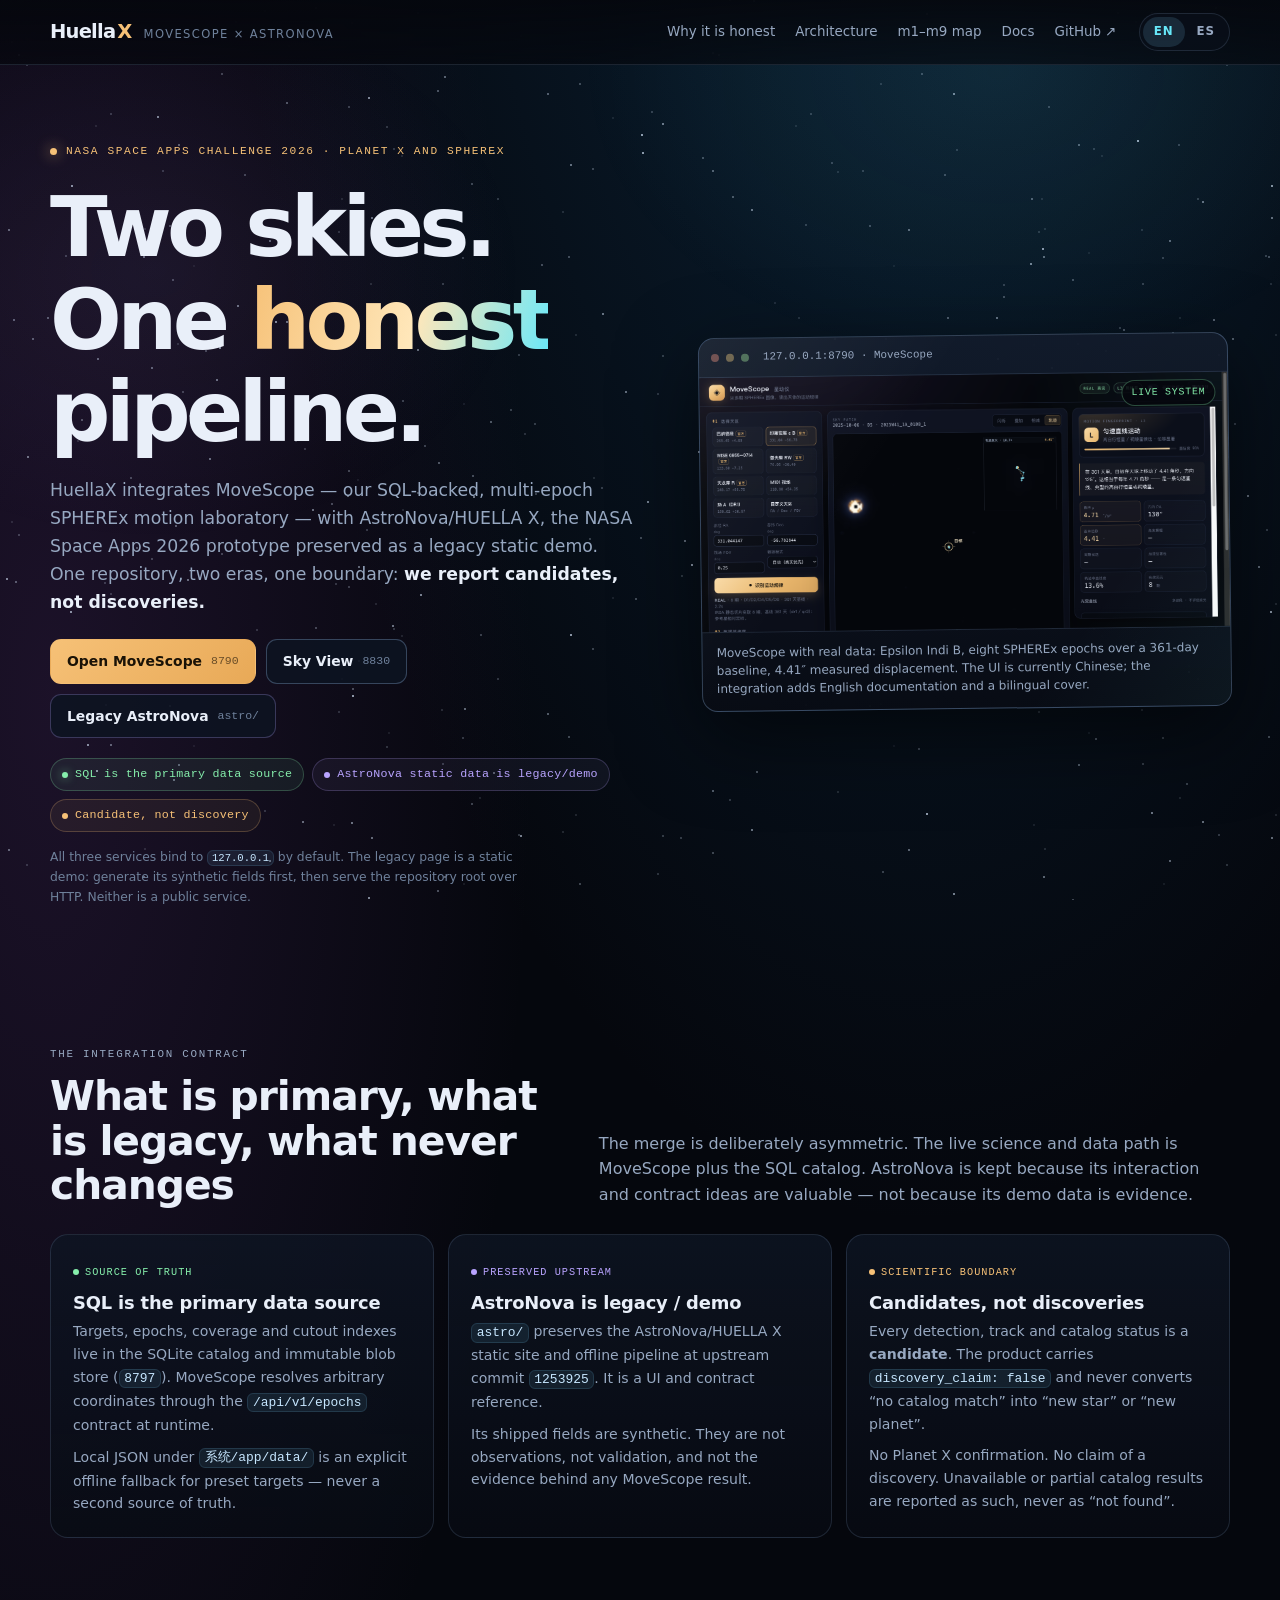
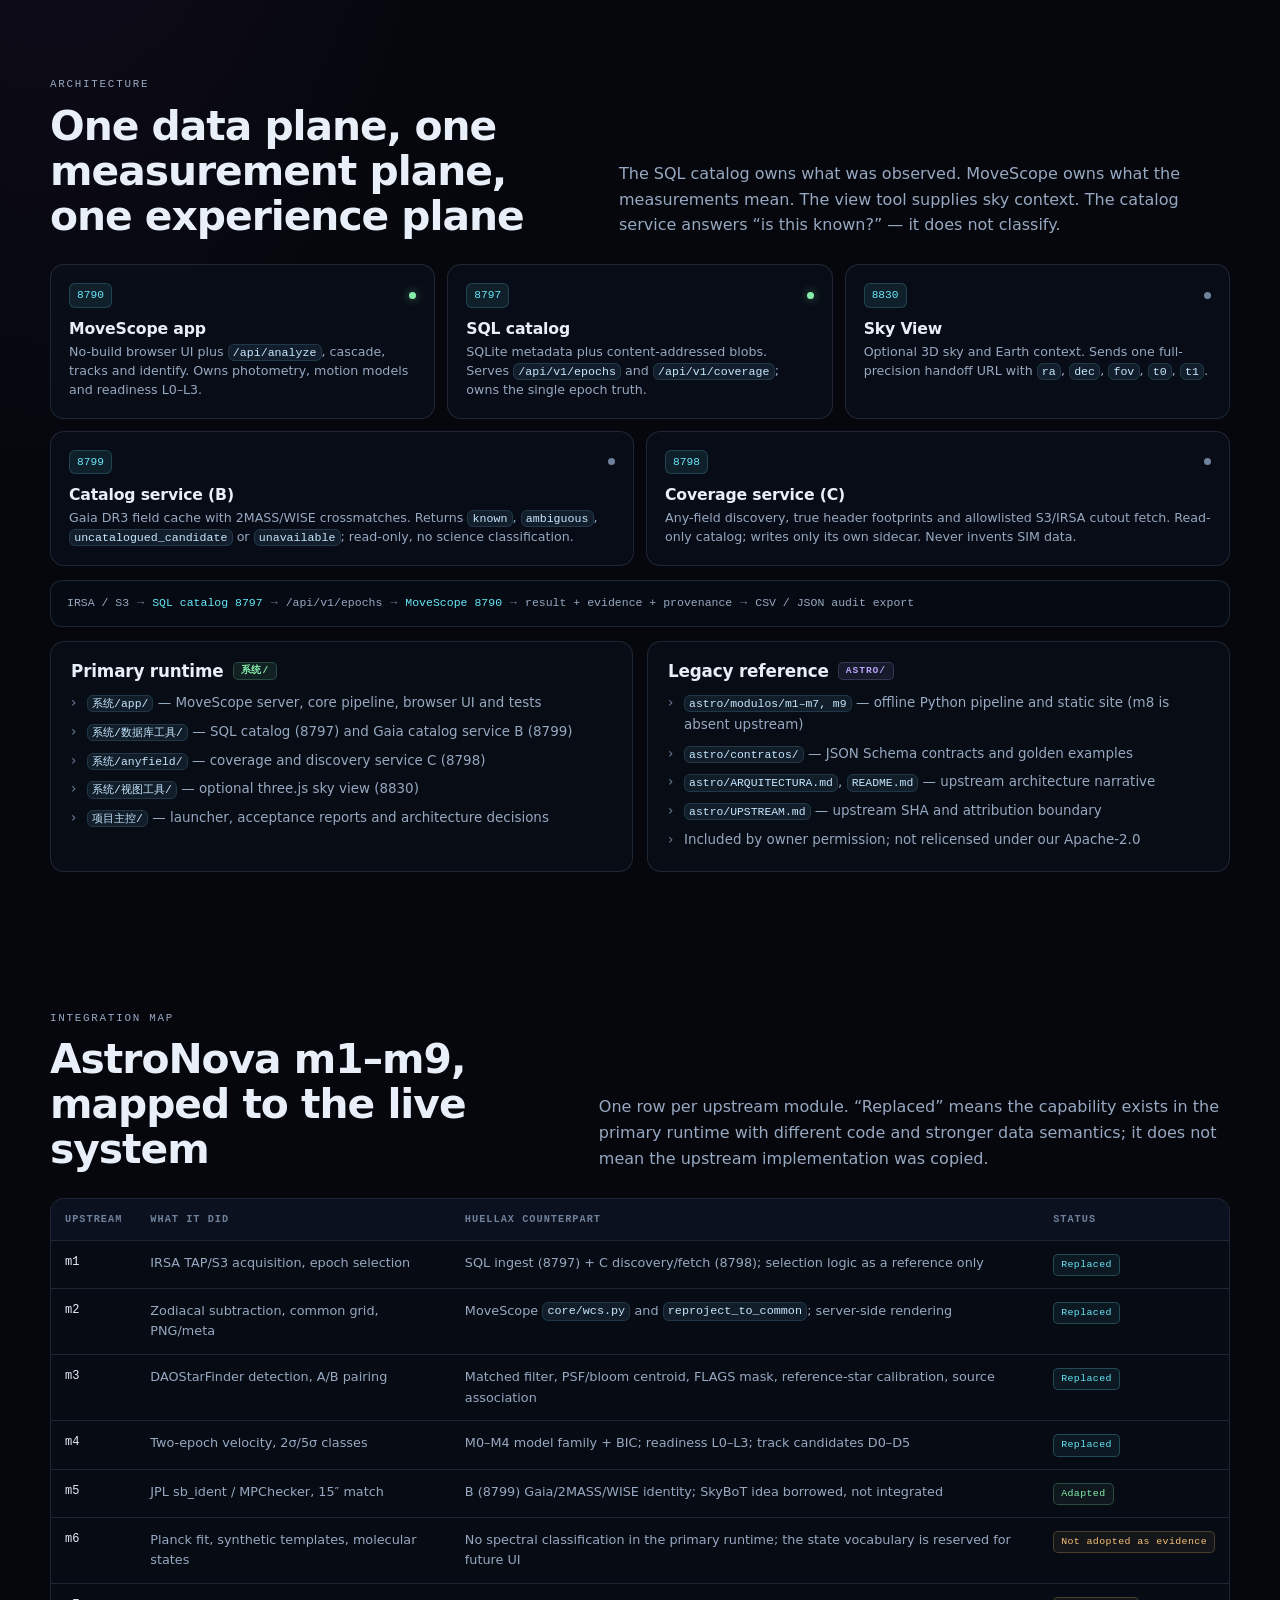
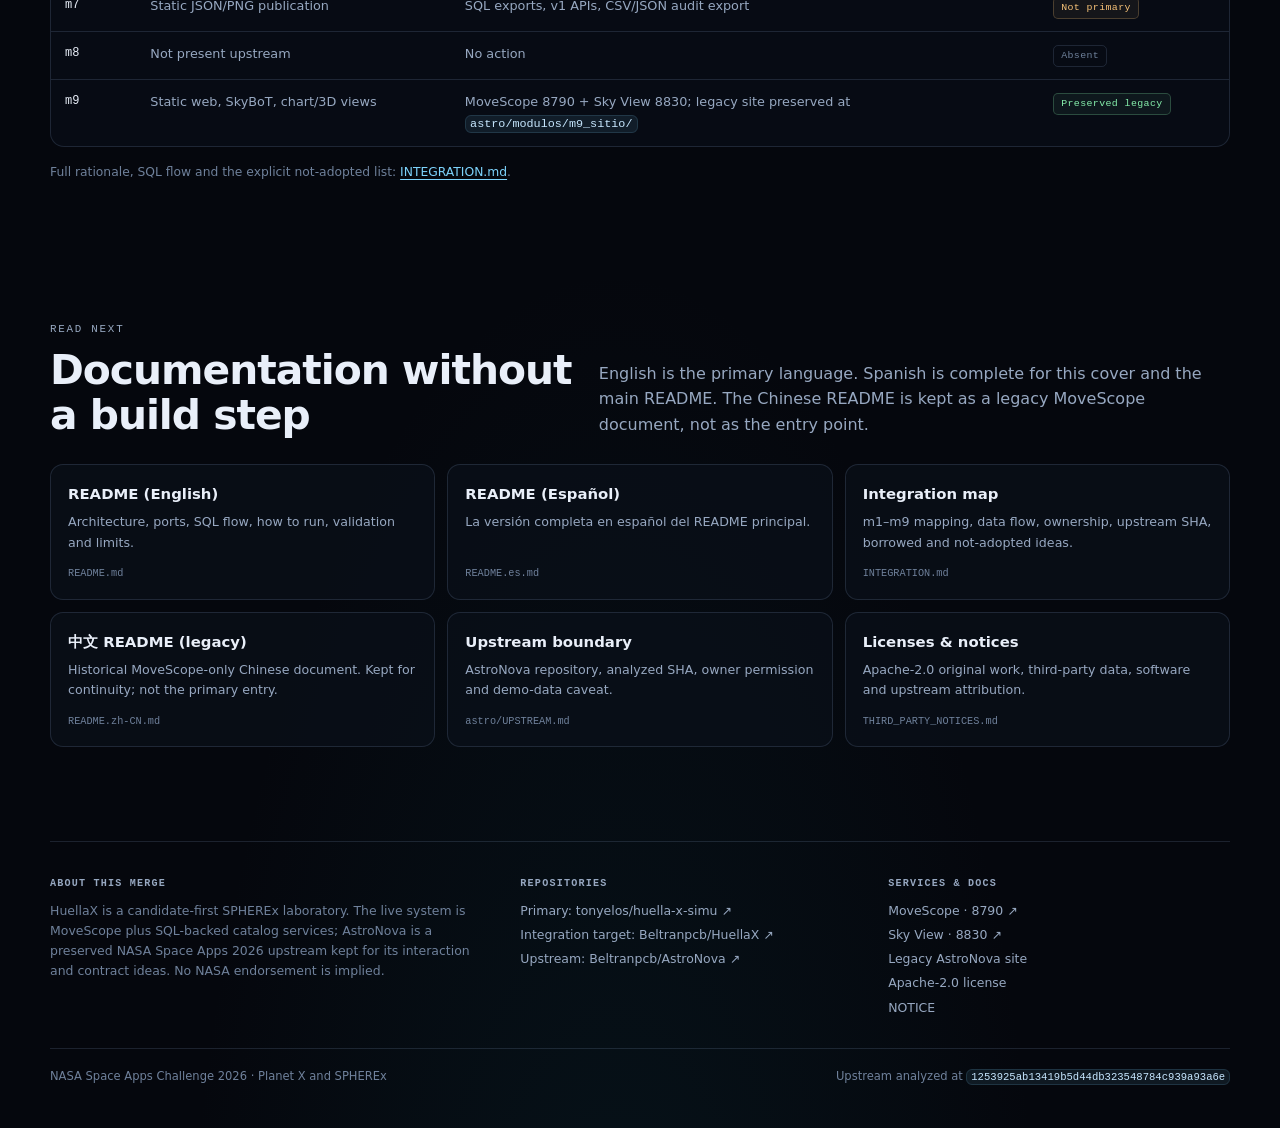
==== index.html @ 3520ae45 "docs: add bilingual HuellaX cover and AstroNova integration docs - add root index.html (EN default, " ====
<!DOCTYPE html>
<html lang="en">
<head>
<meta charset="utf-8">
<meta name="viewport" content="width=device-width, initial-scale=1">
<title>HuellaX — MoveScope × AstroNova | SPHEREx candidate lab</title>
<meta name="description" content="HuellaX merges MoveScope, a SQL-backed multi-epoch SPHEREx motion laboratory, with AstroNova/HUELLA X as a preserved legacy static demo. Candidates, not discoveries.">
<meta name="theme-color" content="#05070d">
<link rel="alternate" hreflang="en" href="?lang=en">
<link rel="alternate" hreflang="es" href="?lang=es">
<link rel="alternate" hreflang="x-default" href="./">
<meta property="og:type" content="website">
<meta property="og:title" content="HuellaX — MoveScope × AstroNova">
<meta property="og:description" content="SQL is the primary data source. AstroNova static data is legacy/demo. Every result is a candidate, not a discovery.">
<style>
  :root {
    color-scheme: dark;
    --bg: #05070d;
    --bg-soft: #090d16;
    --panel: rgba(13, 19, 31, 0.78);
    --panel-strong: #0d1421;
    --line: rgba(148, 178, 220, 0.16);
    --line-strong: rgba(148, 190, 235, 0.30);
    --text: #e9eff9;
    --muted: #97a8c1;
    --dim: #6f819b;
    --cyan: #67e8f9;
    --blue: #7dd3fc;
    --amber: #f6c177;
    --violet: #b9a4ff;
    --green: #86efac;
    --red: #fca5a5;
    --sans: ui-sans-serif, system-ui, -apple-system, BlinkMacSystemFont, "Segoe UI", Roboto, "Helvetica Neue", Arial, "Noto Sans", sans-serif;
    --mono: ui-monospace, SFMono-Regular, Menlo, Monaco, Consolas, "Liberation Mono", monospace;
    --shadow: 0 26px 80px rgba(0, 0, 0, 0.55);
    --radius: 18px;
  }

  * { box-sizing: border-box; }
  html { scroll-behavior: smooth; }
  @media (prefers-reduced-motion: reduce) {
    html { scroll-behavior: auto; }
    *, *::before, *::after { animation-duration: 0.01ms !important; animation-iteration-count: 1 !important; transition-duration: 0.01ms !important; }
  }

  body {
    margin: 0;
    min-height: 100vh;
    background:
      radial-gradient(ellipse 90% 65% at 72% -12%, rgba(19, 78, 120, 0.42), transparent 62%),
      radial-gradient(ellipse 65% 55% at 4% 16%, rgba(93, 48, 120, 0.26), transparent 58%),
      radial-gradient(ellipse 55% 45% at 48% 108%, rgba(12, 70, 82, 0.20), transparent 62%),
      var(--bg);
    color: var(--text);
    font-family: var(--sans);
    line-height: 1.62;
    -webkit-font-smoothing: antialiased;
    overflow-x: hidden;
  }

  a { color: var(--blue); text-decoration-thickness: 1px; text-underline-offset: 3px; }
  a:hover { color: var(--cyan); }
  code, .mono { font-family: var(--mono); font-size: 0.92em; }
  code { color: #c7e7ff; background: rgba(125, 211, 252, 0.09); border: 1px solid rgba(125, 211, 252, 0.14); padding: 0.10em 0.36em; border-radius: 6px; }
  h1, h2, h3 { line-height: 1.1; letter-spacing: -0.025em; margin: 0; }
  h2 { font-size: clamp(1.65rem, 3.4vw, 2.55rem); }
  h3 { font-size: 1.05rem; letter-spacing: -0.01em; }
  p { margin: 0; }
  img { max-width: 100%; height: auto; display: block; }
  ::selection { background: rgba(246, 193, 119, 0.30); color: #fff; }
  :focus-visible { outline: 2px solid var(--amber); outline-offset: 3px; border-radius: 6px; }

  .skip {
    position: absolute; left: 12px; top: -60px; z-index: 100;
    background: var(--amber); color: #151007; padding: 10px 14px; border-radius: 8px;
    font-weight: 650; text-decoration: none; transition: top 0.15s ease;
  }
  .skip:focus { top: 12px; }

  #sky { position: fixed; inset: 0; z-index: -2; overflow: hidden; pointer-events: none; }
  .stars { position: absolute; inset: -12%; background-repeat: repeat; opacity: 0.85; }
  #stars1 { animation: drift-a 220s linear infinite; opacity: 0.9; }
  #stars2 { animation: drift-b 320s linear infinite; opacity: 0.62; }
  #stars3 { animation: drift-c 420s linear infinite; opacity: 0.40; }
  #glow {
    position: fixed; inset: 0; z-index: -1; pointer-events: none;
    background:
      radial-gradient(600px 420px at 78% 8%, rgba(103, 232, 249, 0.075), transparent 70%),
      radial-gradient(520px 380px at 12% 30%, rgba(185, 164, 255, 0.06), transparent 72%);
  }
  @keyframes drift-a { from { transform: translate3d(0, 0, 0); } to { transform: translate3d(-42px, 26px, 0); } }
  @keyframes drift-b { from { transform: translate3d(0, 0, 0); } to { transform: translate3d(30px, -22px, 0); } }
  @keyframes drift-c { from { transform: translate3d(0, 0, 0); } to { transform: translate3d(-20px, -34px, 0); } }

  .wrap { width: min(1180px, calc(100% - 40px)); margin-inline: auto; }
  .topbar {
    position: sticky; top: 0; z-index: 20;
    backdrop-filter: blur(16px); -webkit-backdrop-filter: blur(16px);
    background: linear-gradient(to bottom, rgba(5, 7, 13, 0.92), rgba(5, 7, 13, 0.66));
    border-bottom: 1px solid var(--line);
  }
  .topbar-inner { display: flex; align-items: center; gap: 22px; min-height: 64px; }
  .brand { display: inline-flex; align-items: baseline; gap: 2px; color: var(--text); font-weight: 780; letter-spacing: -0.04em; font-size: 1.22rem; text-decoration: none; }
  .brand span { color: var(--amber); }
  .brand small { margin-left: 10px; color: var(--dim); font-weight: 500; font-size: 0.72rem; letter-spacing: 0.12em; text-transform: uppercase; }
  .topnav { display: flex; gap: 20px; margin-left: auto; }
  .topnav a { color: var(--muted); font-size: 0.84rem; text-decoration: none; }
  .topnav a:hover { color: var(--text); }
  .lang { display: inline-flex; align-items: center; gap: 1px; border: 1px solid var(--line); background: rgba(10, 16, 26, 0.7); border-radius: 999px; padding: 3px; }
  .lang button {
    appearance: none; border: 0; background: transparent; color: var(--muted);
    font: inherit; font-size: 0.74rem; font-weight: 700; letter-spacing: 0.08em;
    padding: 5px 11px; border-radius: 999px; cursor: pointer;
  }
  .lang button[aria-pressed="true"] { background: rgba(125, 211, 252, 0.14); color: var(--cyan); }
  .lang button:hover { color: var(--text); }

  main { display: block; }
  .hero { display: grid; grid-template-columns: minmax(0, 1.05fr) minmax(0, 0.95fr); gap: clamp(28px, 5vw, 64px); align-items: center; padding: clamp(40px, 6vw, 72px) 0 clamp(40px, 5vw, 64px); }
  .eyebrow { display: inline-flex; align-items: center; gap: 9px; color: var(--amber); font-family: var(--mono); font-size: 0.7rem; letter-spacing: 0.14em; text-transform: uppercase; margin-bottom: 20px; }
  .eyebrow::before { content: ""; width: 7px; height: 7px; border-radius: 50%; background: var(--amber); box-shadow: 0 0 14px rgba(246, 193, 119, 0.8); }
  h1 { font-size: clamp(2.75rem, 6.6vw, 5.8rem); letter-spacing: -0.055em; font-weight: 760; }
  h1 .line { display: block; }
  h1 em { font-style: normal; color: var(--amber); background: linear-gradient(105deg, var(--amber), #ffe7ba 55%, var(--cyan)); -webkit-background-clip: text; background-clip: text; -webkit-text-fill-color: transparent; }
  .lede { color: var(--muted); font-size: clamp(1rem, 1.35vw, 1.08rem); max-width: 60ch; margin-top: 18px; }
  .lede strong { color: var(--text); font-weight: 620; }
  .chips { display: flex; flex-wrap: wrap; gap: 8px; margin-top: 20px; }
  .chip { display: inline-flex; align-items: center; gap: 7px; border: 1px solid var(--line); background: rgba(11, 17, 28, 0.72); color: var(--muted); border-radius: 999px; padding: 6px 11px; font-size: 0.73rem; font-family: var(--mono); letter-spacing: 0.02em; }
  .chip::before { content: ""; width: 6px; height: 6px; border-radius: 50%; background: var(--dim); }
  .chip.primary { color: var(--green); border-color: rgba(134, 239, 172, 0.24); background: rgba(134, 239, 172, 0.07); }
  .chip.primary::before { background: var(--green); box-shadow: 0 0 10px rgba(134, 239, 172, 0.6); }
  .chip.legacy { color: var(--violet); border-color: rgba(185, 164, 255, 0.22); background: rgba(185, 164, 255, 0.06); }
  .chip.legacy::before { background: var(--violet); }
  .chip.boundary { color: var(--amber); border-color: rgba(246, 193, 119, 0.24); background: rgba(246, 193, 119, 0.06); }
  .chip.boundary::before { background: var(--amber); }

  .cta { display: flex; flex-wrap: wrap; gap: 10px; margin-top: 22px; }
  .btn {
    display: inline-flex; align-items: center; gap: 9px; min-height: 44px;
    padding: 10px 16px; border-radius: 11px; border: 1px solid var(--line-strong);
    background: rgba(13, 20, 33, 0.88); color: var(--text); text-decoration: none;
    font-size: 0.87rem; font-weight: 620; transition: transform 0.15s ease, border-color 0.15s ease, background 0.15s ease;
  }
  .btn:hover { transform: translateY(-1px); border-color: rgba(125, 211, 252, 0.55); background: rgba(18, 28, 46, 0.95); color: #fff; }
  .btn .key { color: var(--dim); font-family: var(--mono); font-size: 0.72rem; font-weight: 500; }
  .btn-primary { background: linear-gradient(135deg, #f6c177, #e8a957); border-color: transparent; color: #1a1206; }
  .btn-primary:hover { background: linear-gradient(135deg, #ffd28c, #f0b565); color: #120c04; }
  .btn-primary .key { color: rgba(26, 18, 6, 0.62); }
  .btn-legacy { border-color: rgba(185, 164, 255, 0.26); }
  .btn-legacy:hover { border-color: rgba(185, 164, 255, 0.58); }
  .micro { color: var(--dim); font-size: 0.77rem; margin-top: 16px; max-width: 62ch; }
  .micro code { font-size: 0.86em; }

  .preview {
    position: relative; margin: 0; border: 1px solid var(--line-strong); border-radius: 16px;
    background: linear-gradient(180deg, rgba(18, 27, 43, 0.94), rgba(8, 12, 20, 0.96));
    box-shadow: var(--shadow); overflow: hidden; transform: rotate(-0.7deg);
  }
  .preview::after {
    content: ""; position: absolute; inset: 0; pointer-events: none;
    background: linear-gradient(125deg, rgba(255,255,255,0.06), transparent 34%, transparent 74%, rgba(103,232,249,0.05));
  }
  .preview-bar { display: flex; align-items: center; gap: 7px; padding: 10px 12px; border-bottom: 1px solid var(--line); color: var(--dim); font-family: var(--mono); font-size: 0.68rem; }
  .preview-bar i { width: 8px; height: 8px; border-radius: 50%; background: #3a465a; display: inline-block; }
  .preview-bar i:first-child { background: #6b4a4a; }
  .preview-bar i:nth-child(2) { background: #6b614a; }
  .preview-bar i:nth-child(3) { background: #4a6b55; }
  .preview-url { margin-left: 7px; color: var(--muted); }
  .preview img { width: 100%; border-bottom: 1px solid var(--line); }
  .preview figcaption { padding: 11px 14px 13px; color: var(--muted); font-size: 0.75rem; line-height: 1.5; }
  .preview-tag {
    position: absolute; top: 46px; right: 12px; z-index: 2;
    background: rgba(5, 7, 13, 0.82); border: 1px solid rgba(134, 239, 172, 0.30);
    color: var(--green); border-radius: 999px; padding: 4px 9px;
    font-family: var(--mono); font-size: 0.62rem; letter-spacing: 0.08em;
  }

  .section { padding: clamp(36px, 5.5vw, 64px) 0; }
  .section-head { display: flex; align-items: end; justify-content: space-between; gap: 24px; margin-bottom: 26px; }
  .section-head p { color: var(--muted); max-width: 62ch; margin-top: 10px; }
  .kicker { color: var(--cyan); font-family: var(--mono); font-size: 0.68rem; letter-spacing: 0.16em; text-transform: uppercase; margin-bottom: 10px; }

  .notice-grid { display: grid; grid-template-columns: repeat(3, minmax(0, 1fr)); gap: 14px; }
  .notice {
    border: 1px solid var(--line); border-radius: var(--radius); padding: 22px;
    background: linear-gradient(180deg, rgba(14, 21, 35, 0.82), rgba(8, 12, 20, 0.72));
  }
  .notice .tag { display: inline-flex; align-items: center; gap: 6px; font-family: var(--mono); font-size: 0.64rem; letter-spacing: 0.10em; text-transform: uppercase; margin-bottom: 12px; }
  .notice .tag::before { content: ""; width: 6px; height: 6px; border-radius: 50%; background: currentColor; }
  .notice.good .tag { color: var(--green); }
  .notice.legacy .tag { color: var(--violet); }
  .notice.boundary .tag { color: var(--amber); }
  .notice h3 { margin-bottom: 8px; font-size: 1.12rem; }
  .notice p { color: var(--muted); font-size: 0.88rem; }
  .notice p + p { margin-top: 9px; }

  .arch-grid { display: grid; grid-template-columns: repeat(6, minmax(0, 1fr)); gap: 12px; }
  .node {
    grid-column: span 2; border: 1px solid var(--line); border-radius: 14px; padding: 18px;
    background: rgba(10, 16, 27, 0.72); min-height: 132px;
  }
  .node:nth-child(4), .node:nth-child(5) { grid-column: span 3; }
  .node-top { display: flex; align-items: center; justify-content: space-between; gap: 8px; margin-bottom: 12px; }
  .port { font-family: var(--mono); font-size: 0.7rem; color: var(--cyan); background: rgba(103, 232, 249, 0.09); border: 1px solid rgba(103, 232, 249, 0.18); border-radius: 6px; padding: 2px 7px; }
  .dot { width: 7px; height: 7px; border-radius: 50%; background: var(--green); box-shadow: 0 0 10px rgba(134, 239, 172, 0.55); }
  .dot.optional { background: var(--dim); box-shadow: none; }
  .node h3 { font-size: 0.98rem; }
  .node p { color: var(--muted); font-size: 0.79rem; margin-top: 6px; line-height: 1.5; }

  .pipeline {
    display: flex; flex-wrap: wrap; align-items: center; gap: 8px;
    border: 1px solid var(--line); border-radius: 12px; padding: 13px 16px; margin-top: 14px;
    background: rgba(9, 14, 24, 0.66); font-family: var(--mono); font-size: 0.72rem; color: var(--muted);
  }
  .pipeline b { color: var(--text); font-weight: 600; }
  .pipeline .arrow { color: var(--dim); }
  .pipeline .hot { color: var(--cyan); }

  .split { display: grid; grid-template-columns: 1fr 1fr; gap: 14px; margin-top: 14px; }
  .split-card { border: 1px solid var(--line); border-radius: 14px; padding: 20px; background: rgba(10, 16, 27, 0.66); }
  .split-card h3 { display: flex; align-items: center; gap: 9px; }
  .split-card h3 .badge { font-family: var(--mono); font-size: 0.6rem; letter-spacing: 0.1em; text-transform: uppercase; padding: 3px 7px; border-radius: 5px; }
  .split-card.primary h3 .badge { color: var(--green); background: rgba(134, 239, 172, 0.09); border: 1px solid rgba(134, 239, 172, 0.2); }
  .split-card.legacy h3 .badge { color: var(--violet); background: rgba(185, 164, 255, 0.09); border: 1px solid rgba(185, 164, 255, 0.2); }
  .split-card ul { list-style: none; padding: 0; margin: 12px 0 0; display: grid; gap: 7px; }
  .split-card li { color: var(--muted); font-size: 0.84rem; padding-left: 16px; position: relative; }
  .split-card li::before { content: "›"; position: absolute; left: 0; color: var(--dim); }
  .split-card code { font-size: 0.85em; }

  .table-scroll { overflow-x: auto; border: 1px solid var(--line); border-radius: 14px; background: rgba(9, 14, 24, 0.72); }
  table { width: 100%; border-collapse: collapse; min-width: 780px; }
  th, td { text-align: left; padding: 12px 14px; border-bottom: 1px solid var(--line); vertical-align: top; }
  th { font-family: var(--mono); font-size: 0.64rem; letter-spacing: 0.10em; text-transform: uppercase; color: var(--dim); background: rgba(14, 21, 35, 0.7); }
  tr:last-child td { border-bottom: 0; }
  td { color: var(--muted); font-size: 0.8rem; }
  td:first-child { color: var(--text); font-family: var(--mono); font-size: 0.75rem; white-space: nowrap; }
  .status { display: inline-block; font-family: var(--mono); font-size: 0.62rem; letter-spacing: 0.04em; padding: 2px 7px; border-radius: 5px; border: 1px solid var(--line); white-space: nowrap; }
  .status.kept { color: var(--green); border-color: rgba(134, 239, 172, 0.24); background: rgba(134, 239, 172, 0.06); }
  .status.replaced { color: var(--cyan); border-color: rgba(103, 232, 249, 0.24); background: rgba(103, 232, 249, 0.06); }
  .status.notadopted { color: var(--amber); border-color: rgba(246, 193, 119, 0.24); background: rgba(246, 193, 119, 0.06); }
  .status.absent { color: var(--dim); }

  .docs { display: grid; grid-template-columns: repeat(3, minmax(0, 1fr)); gap: 12px; }
  .doc {
    display: flex; flex-direction: column; gap: 6px; border: 1px solid var(--line); border-radius: 13px; padding: 17px;
    background: rgba(10, 16, 27, 0.70); text-decoration: none; transition: border-color 0.15s ease, background 0.15s ease;
  }
  .doc:hover { border-color: rgba(125, 211, 252, 0.42); background: rgba(15, 23, 39, 0.86); }
  .doc .name { color: var(--text); font-weight: 650; font-size: 0.93rem; }
  .doc .desc { color: var(--muted); font-size: 0.79rem; }
  .doc .meta { color: var(--dim); font-family: var(--mono); font-size: 0.64rem; margin-top: auto; padding-top: 6px; }

  footer { border-top: 1px solid var(--line); margin-top: 30px; padding: 34px 0 42px; color: var(--dim); font-size: 0.78rem; }
  .footer-grid { display: grid; grid-template-columns: 1.3fr 1fr 1fr; gap: 26px; }
  footer h4 { margin: 0 0 8px; color: var(--muted); font-family: var(--mono); font-size: 0.63rem; letter-spacing: 0.12em; text-transform: uppercase; font-weight: 600; }
  footer a { color: var(--muted); display: block; margin: 4px 0; text-decoration: none; }
  footer a:hover { color: var(--cyan); }
  footer p { max-width: 58ch; }
  .footer-bottom { display: flex; flex-wrap: wrap; justify-content: space-between; gap: 14px; border-top: 1px solid var(--line); margin-top: 26px; padding-top: 18px; color: var(--dim); font-size: 0.72rem; }
  .footer-bottom code { font-size: 0.92em; }

  @media (max-width: 980px) {
    .hero { grid-template-columns: 1fr; }
    .preview { max-width: 760px; }
    .notice-grid { grid-template-columns: 1fr; }
    .docs { grid-template-columns: 1fr 1fr; }
    .footer-grid { grid-template-columns: 1fr 1fr; }
    .topnav { display: none; }
  }
  @media (max-width: 720px) {
    .wrap { width: min(100% - 28px, 1180px); }
    .lang { margin-left: auto; }
    .arch-grid { grid-template-columns: 1fr; }
    .node, .node:nth-child(4), .node:nth-child(5) { grid-column: auto; }
    .split { grid-template-columns: 1fr; }
    .docs { grid-template-columns: 1fr; }
    .footer-grid { grid-template-columns: 1fr; }
    .section-head { display: block; }
    .preview { transform: none; }
    .brand small { display: none; }
  }
</style>
</head>
<body>
<a class="skip" href="#main" data-i18n="skip">Skip to content</a>
<div id="sky" aria-hidden="true"><div class="stars" id="stars1"></div><div class="stars" id="stars2"></div><div class="stars" id="stars3"></div></div>
<div id="glow" aria-hidden="true"></div>

<header class="topbar">
  <div class="wrap topbar-inner">
    <a class="brand" href="./" aria-label="HuellaX home" data-i18n-aria="brand_label">Huella<span>X</span><small>MoveScope × AstroNova</small></a>
    <nav class="topnav" aria-label="Primary" data-i18n-aria="nav_label">
      <a href="#why" data-i18n="nav_why">Why it is honest</a>
      <a href="#architecture" data-i18n="nav_arch">Architecture</a>
      <a href="#mapping" data-i18n="nav_mapping">m1–m9 map</a>
      <a href="#docs" data-i18n="nav_docs">Docs</a>
      <a href="https://github.com/tonyelos/huella-x-simu" target="_blank" rel="noopener">GitHub ↗</a>
    </nav>
    <div class="lang" role="group" aria-label="Language" data-i18n-aria="lang_label">
      <button type="button" data-set-lang="en" aria-pressed="true">EN</button>
      <button type="button" data-set-lang="es" aria-pressed="false">ES</button>
    </div>
  </div>
</header>

<main id="main" class="wrap">
  <section class="hero" aria-labelledby="hero-title">
    <div>
      <p class="eyebrow" data-i18n="eyebrow">NASA Space Apps Challenge 2026 · Planet X and SPHEREx</p>
      <h1 id="hero-title">
        <span class="line" data-i18n="hero_line_1">Two skies.</span>
        <span class="line" data-i18n-html="hero_line_2">One <em>honest</em> pipeline.</span>
      </h1>
      <p class="lede" data-i18n-html="hero_lede">HuellaX integrates MoveScope — our SQL-backed, multi-epoch SPHEREx motion laboratory — with AstroNova/HUELLA X, the NASA Space Apps 2026 prototype preserved as a legacy static demo. One repository, two eras, one boundary: <strong>we report candidates, not discoveries.</strong></p>
      <div class="cta">
        <a class="btn btn-primary" href="http://127.0.0.1:8790/" target="_blank" rel="noopener"><span data-i18n="cta_app">Open MoveScope</span><span class="key">8790</span></a>
        <a class="btn" href="http://127.0.0.1:8830/" target="_blank" rel="noopener"><span data-i18n="cta_view">Sky View</span><span class="key">8830</span></a>
        <a class="btn btn-legacy" href="astro/modulos/m9_sitio/index.html"><span data-i18n="cta_legacy">Legacy AstroNova</span><span class="key">astro/</span></a>
      </div>
      <div class="chips" aria-label="Project boundaries" data-i18n-aria="chips_label">
        <span class="chip primary" data-i18n="chip_sql">SQL is the primary data source</span>
        <span class="chip legacy" data-i18n="chip_legacy">AstroNova static data is legacy/demo</span>
        <span class="chip boundary" data-i18n="chip_boundary">Candidate, not discovery</span>
      </div>
      <p class="micro" data-i18n-html="hero_micro">All three services bind to <code>127.0.0.1</code> by default. The legacy page is a static demo: generate its synthetic fields first, then serve the repository root over HTTP. Neither is a public service.</p>
    </div>

    <figure class="preview">
      <span class="preview-tag" data-i18n="preview_tag">LIVE SYSTEM</span>
      <div class="preview-bar" aria-hidden="true"><i></i><i></i><i></i><span class="preview-url">127.0.0.1:8790 · MoveScope</span></div>
      <img src="系统/docs/img/ui-main.png" width="1458" height="703" alt="MoveScope interface showing Epsilon Indi B over eight SPHEREx epochs" data-i18n-alt="preview_alt" loading="eager">
      <figcaption data-i18n="preview_caption">MoveScope with real data: Epsilon Indi B, eight SPHEREx epochs over a 361-day baseline, 4.41″ measured displacement. The UI is currently Chinese; the integration adds English documentation and a bilingual cover.</figcaption>
    </figure>
  </section>

  <section class="section" id="why" aria-labelledby="why-title">
    <div class="section-head">
      <div>
        <p class="kicker" data-i18n="why_kicker">The integration contract</p>
        <h2 id="why-title" data-i18n="why_title">What is primary, what is legacy, what never changes</h2>
      </div>
      <p data-i18n="why_intro">The merge is deliberately asymmetric. The live science and data path is MoveScope plus the SQL catalog. AstroNova is kept because its interaction and contract ideas are valuable — not because its demo data is evidence.</p>
    </div>
    <div class="notice-grid">
      <article class="notice good">
        <div class="tag" data-i18n="card_sql_tag">Source of truth</div>
        <h3 data-i18n="card_sql_title">SQL is the primary data source</h3>
        <p data-i18n-html="card_sql_body">Targets, epochs, coverage and cutout indexes live in the SQLite catalog and immutable blob store (<code>8797</code>). MoveScope resolves arbitrary coordinates through the <code>/api/v1/epochs</code> contract at runtime.</p>
        <p data-i18n-html="card_sql_body2">Local JSON under <code>系统/app/data/</code> is an explicit offline fallback for preset targets — never a second source of truth.</p>
      </article>
      <article class="notice legacy">
        <div class="tag" data-i18n="card_legacy_tag">Preserved upstream</div>
        <h3 data-i18n="card_legacy_title">AstroNova is legacy / demo</h3>
        <p data-i18n-html="card_legacy_body"><code>astro/</code> preserves the AstroNova/HUELLA X static site and offline pipeline at upstream commit <code>1253925</code>. It is a UI and contract reference.</p>
        <p data-i18n-html="card_legacy_body2">Its shipped fields are synthetic. They are not observations, not validation, and not the evidence behind any MoveScope result.</p>
      </article>
      <article class="notice boundary">
        <div class="tag" data-i18n="card_boundary_tag">Scientific boundary</div>
        <h3 data-i18n="card_boundary_title">Candidates, not discoveries</h3>
        <p data-i18n-html="card_boundary_body">Every detection, track and catalog status is a <strong>candidate</strong>. The product carries <code>discovery_claim: false</code> and never converts “no catalog match” into “new star” or “new planet”.</p>
        <p data-i18n="card_boundary_body2">No Planet X confirmation. No claim of a discovery. Unavailable or partial catalog results are reported as such, never as “not found”.</p>
      </article>
    </div>
  </section>

  <section class="section" id="architecture" aria-labelledby="arch-title">
    <div class="section-head">
      <div>
        <p class="kicker" data-i18n="arch_kicker">Architecture</p>
        <h2 id="arch-title" data-i18n="arch_title">One data plane, one measurement plane, one experience plane</h2>
      </div>
      <p data-i18n="arch_intro">The SQL catalog owns what was observed. MoveScope owns what the measurements mean. The view tool supplies sky context. The catalog service answers “is this known?” — it does not classify.</p>
    </div>

    <div class="arch-grid">
      <article class="node">
        <div class="node-top"><span class="port">8790</span><span class="dot"></span></div>
        <h3 data-i18n="node_app_title">MoveScope app</h3>
        <p data-i18n-html="node_app_desc">No-build browser UI plus <code>/api/analyze</code>, cascade, tracks and identify. Owns photometry, motion models and readiness L0–L3.</p>
      </article>
      <article class="node">
        <div class="node-top"><span class="port">8797</span><span class="dot"></span></div>
        <h3 data-i18n="node_db_title">SQL catalog</h3>
        <p data-i18n-html="node_db_desc">SQLite metadata plus content-addressed blobs. Serves <code>/api/v1/epochs</code> and <code>/api/v1/coverage</code>; owns the single epoch truth.</p>
      </article>
      <article class="node">
        <div class="node-top"><span class="port">8830</span><span class="dot optional"></span></div>
        <h3 data-i18n="node_view_title">Sky View</h3>
        <p data-i18n-html="node_view_desc">Optional 3D sky and Earth context. Sends one full-precision handoff URL with <code>ra</code>, <code>dec</code>, <code>fov</code>, <code>t0</code>, <code>t1</code>.</p>
      </article>
      <article class="node">
        <div class="node-top"><span class="port">8799</span><span class="dot optional"></span></div>
        <h3 data-i18n="node_catalog_title">Catalog service (B)</h3>
        <p data-i18n-html="node_catalog_desc">Gaia DR3 field cache with 2MASS/WISE crossmatches. Returns <code>known</code>, <code>ambiguous</code>, <code>uncatalogued_candidate</code> or <code>unavailable</code>; read-only, no science classification.</p>
      </article>
      <article class="node">
        <div class="node-top"><span class="port">8798</span><span class="dot optional"></span></div>
        <h3 data-i18n="node_c_title">Coverage service (C)</h3>
        <p data-i18n-html="node_c_desc">Any-field discovery, true header footprints and allowlisted S3/IRSA cutout fetch. Read-only catalog; writes only its own sidecar. Never invents SIM data.</p>
      </article>
    </div>

    <div class="pipeline" aria-label="Primary data flow" data-i18n-aria="pipeline_label">
      <span>IRSA / S3</span><span class="arrow">→</span><span class="hot" data-i18n="pipe_sql">SQL catalog 8797</span><span class="arrow">→</span><span>/api/v1/epochs</span><span class="arrow">→</span><span class="hot">MoveScope 8790</span><span class="arrow">→</span><span data-i18n="pipe_result">result + evidence + provenance</span><span class="arrow">→</span><span data-i18n="pipe_export">CSV / JSON audit export</span>
    </div>

    <div class="split">
      <article class="split-card primary">
        <h3><span data-i18n="split_primary_title">Primary runtime</span><span class="badge">系统/</span></h3>
        <ul>
          <li data-i18n-html="split_primary_1"><code>系统/app/</code> — MoveScope server, core pipeline, browser UI and tests</li>
          <li data-i18n-html="split_primary_2"><code>系统/数据库工具/</code> — SQL catalog (8797) and Gaia catalog service B (8799)</li>
          <li data-i18n-html="split_primary_3"><code>系统/anyfield/</code> — coverage and discovery service C (8798)</li>
          <li data-i18n-html="split_primary_4"><code>系统/视图工具/</code> — optional three.js sky view (8830)</li>
          <li data-i18n-html="split_primary_5"><code>项目主控/</code> — launcher, acceptance reports and architecture decisions</li>
        </ul>
      </article>
      <article class="split-card legacy">
        <h3><span data-i18n="split_legacy_title">Legacy reference</span><span class="badge">astro/</span></h3>
        <ul>
          <li data-i18n-html="split_legacy_1"><code>astro/modulos/m1–m7, m9</code> — offline Python pipeline and static site (m8 is absent upstream)</li>
          <li data-i18n-html="split_legacy_2"><code>astro/contratos/</code> — JSON Schema contracts and golden examples</li>
          <li data-i18n-html="split_legacy_3"><code>astro/ARQUITECTURA.md</code>, <code>README.md</code> — upstream architecture narrative</li>
          <li data-i18n-html="split_legacy_4"><code>astro/UPSTREAM.md</code> — upstream SHA and attribution boundary</li>
          <li data-i18n-html="split_legacy_5">Included by owner permission; not relicensed under our Apache-2.0</li>
        </ul>
      </article>
    </div>
  </section>

  <section class="section" id="mapping" aria-labelledby="mapping-title">
    <div class="section-head">
      <div>
        <p class="kicker" data-i18n="mapping_kicker">Integration map</p>
        <h2 id="mapping-title" data-i18n="mapping_title">AstroNova m1–m9, mapped to the live system</h2>
      </div>
      <p data-i18n="mapping_intro">One row per upstream module. “Replaced” means the capability exists in the primary runtime with different code and stronger data semantics; it does not mean the upstream implementation was copied.</p>
    </div>
    <div class="table-scroll">
      <table>
        <thead>
          <tr>
            <th data-i18n="th_module">Upstream</th>
            <th data-i18n="th_upstream">What it did</th>
            <th data-i18n="th_primary">HuellaX counterpart</th>
            <th data-i18n="th_status">Status</th>
          </tr>
        </thead>
        <tbody>
          <tr>
            <td>m1</td>
            <td data-i18n="m1_up">IRSA TAP/S3 acquisition, epoch selection</td>
            <td data-i18n-html="m1_primary">SQL ingest (8797) + C discovery/fetch (8798); selection logic as a reference only</td>
            <td><span class="status replaced" data-i18n="status_replaced">Replaced</span></td>
          </tr>
          <tr>
            <td>m2</td>
            <td data-i18n="m2_up">Zodiacal subtraction, common grid, PNG/meta</td>
            <td data-i18n-html="m2_primary">MoveScope <code>core/wcs.py</code> and <code>reproject_to_common</code>; server-side rendering</td>
            <td><span class="status replaced" data-i18n="status_replaced">Replaced</span></td>
          </tr>
          <tr>
            <td>m3</td>
            <td data-i18n="m3_up">DAOStarFinder detection, A/B pairing</td>
            <td data-i18n-html="m3_primary">Matched filter, PSF/bloom centroid, FLAGS mask, reference-star calibration, source association</td>
            <td><span class="status replaced" data-i18n="status_replaced">Replaced</span></td>
          </tr>
          <tr>
            <td>m4</td>
            <td data-i18n="m4_up">Two-epoch velocity, 2σ/5σ classes</td>
            <td data-i18n-html="m4_primary">M0–M4 model family + BIC; readiness L0–L3; track candidates D0–D5</td>
            <td><span class="status replaced" data-i18n="status_replaced">Replaced</span></td>
          </tr>
          <tr>
            <td>m5</td>
            <td data-i18n="m5_up">JPL sb_ident / MPChecker, 15″ match</td>
            <td data-i18n-html="m5_primary">B (8799) Gaia/2MASS/WISE identity; SkyBoT idea borrowed, not integrated</td>
            <td><span class="status kept" data-i18n="status_adapted">Adapted</span></td>
          </tr>
          <tr>
            <td>m6</td>
            <td data-i18n="m6_up">Planck fit, synthetic templates, molecular states</td>
            <td data-i18n-html="m6_primary">No spectral classification in the primary runtime; the state vocabulary is reserved for future UI</td>
            <td><span class="status notadopted" data-i18n="status_notadopted">Not adopted as evidence</span></td>
          </tr>
          <tr>
            <td>m7</td>
            <td data-i18n="m7_up">Static JSON/PNG publication</td>
            <td data-i18n-html="m7_primary">SQL exports, v1 APIs, CSV/JSON audit export</td>
            <td><span class="status notadopted" data-i18n="status_not_primary">Not primary</span></td>
          </tr>
          <tr>
            <td>m8</td>
            <td data-i18n="m8_up">Not present upstream</td>
            <td data-i18n="m8_primary">No action</td>
            <td><span class="status absent" data-i18n="status_absent">Absent</span></td>
          </tr>
          <tr>
            <td>m9</td>
            <td data-i18n="m9_up">Static web, SkyBoT, chart/3D views</td>
            <td data-i18n-html="m9_primary">MoveScope 8790 + Sky View 8830; legacy site preserved at <code>astro/modulos/m9_sitio/</code></td>
            <td><span class="status kept" data-i18n="status_legacy_kept">Preserved legacy</span></td>
          </tr>
        </tbody>
      </table>
    </div>
    <p class="micro" data-i18n-html="mapping_more">Full rationale, SQL flow and the explicit not-adopted list: <a href="INTEGRATION.md">INTEGRATION.md</a>.</p>
  </section>

  <section class="section" id="docs" aria-labelledby="docs-title">
    <div class="section-head">
      <div>
        <p class="kicker" data-i18n="docs_kicker">Read next</p>
        <h2 id="docs-title" data-i18n="docs_title">Documentation without a build step</h2>
      </div>
      <p data-i18n="docs_intro">English is the primary language. Spanish is complete for this cover and the main README. The Chinese README is kept as a legacy MoveScope document, not as the entry point.</p>
    </div>
    <div class="docs">
      <a class="doc" href="README.md"><span class="name" data-i18n="doc_readme">README (English)</span><span class="desc" data-i18n="doc_readme_desc">Architecture, ports, SQL flow, how to run, validation and limits.</span><span class="meta">README.md</span></a>
      <a class="doc" href="README.es.md"><span class="name" data-i18n="doc_es">README (Español)</span><span class="desc" data-i18n="doc_es_desc">La versión completa en español del README principal.</span><span class="meta">README.es.md</span></a>
      <a class="doc" href="INTEGRATION.md"><span class="name" data-i18n="doc_integration">Integration map</span><span class="desc" data-i18n="doc_integration_desc">m1–m9 mapping, data flow, ownership, upstream SHA, borrowed and not-adopted ideas.</span><span class="meta">INTEGRATION.md</span></a>
      <a class="doc" href="README.zh-CN.md"><span class="name" data-i18n="doc_zh">中文 README (legacy)</span><span class="desc" data-i18n="doc_zh_desc">Historical MoveScope-only Chinese document. Kept for continuity; not the primary entry.</span><span class="meta">README.zh-CN.md</span></a>
      <a class="doc" href="astro/UPSTREAM.md"><span class="name" data-i18n="doc_upstream">Upstream boundary</span><span class="desc" data-i18n="doc_upstream_desc">AstroNova repository, analyzed SHA, owner permission and demo-data caveat.</span><span class="meta">astro/UPSTREAM.md</span></a>
      <a class="doc" href="THIRD_PARTY_NOTICES.md"><span class="name" data-i18n-html="doc_notices">Licenses &amp; notices</span><span class="desc" data-i18n="doc_notices_desc">Apache-2.0 original work, third-party data, software and upstream attribution.</span><span class="meta">THIRD_PARTY_NOTICES.md</span></a>
    </div>
  </section>

  <footer>
    <div class="footer-grid">
      <div>
        <h4 data-i18n="footer_about_title">About this merge</h4>
        <p data-i18n="footer_about">HuellaX is a candidate-first SPHEREx laboratory. The live system is MoveScope plus SQL-backed catalog services; AstroNova is a preserved NASA Space Apps 2026 upstream kept for its interaction and contract ideas. No NASA endorsement is implied.</p>
      </div>
      <div>
        <h4 data-i18n="footer_repos_title">Repositories</h4>
        <a href="https://github.com/tonyelos/huella-x-simu" target="_blank" rel="noopener" data-i18n="footer_primary_repo">Primary: tonyelos/huella-x-simu ↗</a>
        <a href="https://github.com/Beltranpcb/HuellaX" target="_blank" rel="noopener" data-i18n="footer_target_repo">Integration target: Beltranpcb/HuellaX ↗</a>
        <a href="https://github.com/Beltranpcb/AstroNova" target="_blank" rel="noopener" data-i18n="footer_upstream_repo">Upstream: Beltranpcb/AstroNova ↗</a>
      </div>
      <div>
        <h4 data-i18n-html="footer_links_title">Services &amp; docs</h4>
        <a href="http://127.0.0.1:8790/" target="_blank" rel="noopener" data-i18n="footer_move_scope">MoveScope · 8790 ↗</a>
        <a href="http://127.0.0.1:8830/" target="_blank" rel="noopener" data-i18n="footer_sky_view">Sky View · 8830 ↗</a>
        <a href="astro/modulos/m9_sitio/index.html" data-i18n="footer_legacy_link">Legacy AstroNova site</a>
        <a href="LICENSE" data-i18n="footer_license">Apache-2.0 license</a>
        <a href="NOTICE" data-i18n="footer_notice">NOTICE</a>
      </div>
    </div>
    <div class="footer-bottom">
      <span data-i18n="footer_event">NASA Space Apps Challenge 2026 · Planet X and SPHEREx</span>
      <span data-i18n-html="footer_sha">Upstream analyzed at <code>1253925ab13419b5d44db323548784c939a93a6e</code></span>
    </div>
  </footer>
</main>

<script>
(function () {
  "use strict";

  var I18N = {
    en: {
      page_title: "HuellaX — MoveScope × AstroNova | SPHEREx candidate lab",
      page_desc: "HuellaX merges MoveScope, a SQL-backed multi-epoch SPHEREx motion laboratory, with AstroNova/HUELLA X as a preserved legacy static demo. Candidates, not discoveries.",
      skip: "Skip to content",
      lang_label: "Language",
      brand_label: "HuellaX home",
      pipe_sql: "SQL catalog 8797",
      pipe_result: "result + evidence + provenance",
      pipe_export: "CSV / JSON audit export",
      footer_move_scope: "MoveScope · 8790 ↗",
      footer_sky_view: "Sky View · 8830 ↗",
      nav_label: "Primary",
      chips_label: "Project boundaries",
      pipeline_label: "Primary data flow",
      nav_why: "Why it is honest",
      nav_arch: "Architecture",
      nav_mapping: "m1–m9 map",
      nav_docs: "Docs",
      eyebrow: "NASA Space Apps Challenge 2026 · Planet X and SPHEREx",
      hero_line_1: "Two skies.",
      hero_line_2: "One <em>honest</em> pipeline.",
      hero_lede: "HuellaX integrates MoveScope — our SQL-backed, multi-epoch SPHEREx motion laboratory — with AstroNova/HUELLA X, the NASA Space Apps 2026 prototype preserved as a legacy static demo. One repository, two eras, one boundary: <strong>we report candidates, not discoveries.</strong>",
      chip_sql: "SQL is the primary data source",
      chip_legacy: "AstroNova static data is legacy/demo",
      chip_boundary: "Candidate, not discovery",
      cta_app: "Open MoveScope",
      cta_view: "Sky View",
      cta_legacy: "Legacy AstroNova",
      hero_micro: "All three services bind to <code>127.0.0.1</code> by default. The legacy page is a static demo: generate its synthetic fields first, then serve the repository root over HTTP. Neither is a public service.",
      preview_tag: "LIVE SYSTEM",
      preview_alt: "MoveScope interface showing Epsilon Indi B over eight SPHEREx epochs",
      preview_caption: "MoveScope with real data: Epsilon Indi B, eight SPHEREx epochs over a 361-day baseline, 4.41″ measured displacement. The UI is currently Chinese; the integration adds English documentation and a bilingual cover.",
      why_kicker: "The integration contract",
      why_title: "What is primary, what is legacy, what never changes",
      why_intro: "The merge is deliberately asymmetric. The live science and data path is MoveScope plus the SQL catalog. AstroNova is kept because its interaction and contract ideas are valuable — not because its demo data is evidence.",
      card_sql_tag: "Source of truth",
      card_sql_title: "SQL is the primary data source",
      card_sql_body: "Targets, epochs, coverage and cutout indexes live in the SQLite catalog and immutable blob store (<code>8797</code>). MoveScope resolves arbitrary coordinates through the <code>/api/v1/epochs</code> contract at runtime.",
      card_sql_body2: "Local JSON under <code>系统/app/data/</code> is an explicit offline fallback for preset targets — never a second source of truth.",
      card_legacy_tag: "Preserved upstream",
      card_legacy_title: "AstroNova is legacy / demo",
      card_legacy_body: "<code>astro/</code> preserves the AstroNova/HUELLA X static site and offline pipeline at upstream commit <code>1253925</code>. It is a UI and contract reference.",
      card_legacy_body2: "Its shipped fields are synthetic. They are not observations, not validation, and not the evidence behind any MoveScope result.",
      card_boundary_tag: "Scientific boundary",
      card_boundary_title: "Candidates, not discoveries",
      card_boundary_body: "Every detection, track and catalog status is a <strong>candidate</strong>. The product carries <code>discovery_claim: false</code> and never converts “no catalog match” into “new star” or “new planet”.",
      card_boundary_body2: "No Planet X confirmation. No claim of a discovery. Unavailable or partial catalog results are reported as such, never as “not found”.",
      arch_kicker: "Architecture",
      arch_title: "One data plane, one measurement plane, one experience plane",
      arch_intro: "The SQL catalog owns what was observed. MoveScope owns what the measurements mean. The view tool supplies sky context. The catalog service answers “is this known?” — it does not classify.",
      node_app_title: "MoveScope app",
      node_app_desc: "No-build browser UI plus <code>/api/analyze</code>, cascade, tracks and identify. Owns photometry, motion models and readiness L0–L3.",
      node_db_title: "SQL catalog",
      node_db_desc: "SQLite metadata plus content-addressed blobs. Serves <code>/api/v1/epochs</code> and <code>/api/v1/coverage</code>; owns the single epoch truth.",
      node_view_title: "Sky View",
      node_view_desc: "Optional 3D sky and Earth context. Sends one full-precision handoff URL with <code>ra</code>, <code>dec</code>, <code>fov</code>, <code>t0</code>, <code>t1</code>.",
      node_catalog_title: "Catalog service (B)",
      node_catalog_desc: "Gaia DR3 field cache with 2MASS/WISE crossmatches. Returns <code>known</code>, <code>ambiguous</code>, <code>uncatalogued_candidate</code> or <code>unavailable</code>; read-only, no science classification.",
      node_c_title: "Coverage service (C)",
      node_c_desc: "Any-field discovery, true header footprints and allowlisted S3/IRSA cutout fetch. Read-only catalog; writes only its own sidecar. Never invents SIM data.",
      split_primary_title: "Primary runtime",
      split_primary_1: "<code>系统/app/</code> — MoveScope server, core pipeline, browser UI and tests",
      split_primary_2: "<code>系统/数据库工具/</code> — SQL catalog (8797) and Gaia catalog service B (8799)",
      split_primary_3: "<code>系统/anyfield/</code> — coverage and discovery service C (8798)",
      split_primary_4: "<code>系统/视图工具/</code> — optional three.js sky view (8830)",
      split_primary_5: "<code>项目主控/</code> — launcher, acceptance reports and architecture decisions",
      split_legacy_title: "Legacy reference",
      split_legacy_1: "<code>astro/modulos/m1–m7, m9</code> — offline Python pipeline and static site (m8 is absent upstream)",
      split_legacy_2: "<code>astro/contratos/</code> — JSON Schema contracts and golden examples",
      split_legacy_3: "<code>astro/ARQUITECTURA.md</code>, <code>README.md</code> — upstream architecture narrative",
      split_legacy_4: "<code>astro/UPSTREAM.md</code> — upstream SHA and attribution boundary",
      split_legacy_5: "Included by owner permission; not relicensed under our Apache-2.0",
      mapping_kicker: "Integration map",
      mapping_title: "AstroNova m1–m9, mapped to the live system",
      mapping_intro: "One row per upstream module. “Replaced” means the capability exists in the primary runtime with different code and stronger data semantics; it does not mean the upstream implementation was copied.",
      th_module: "Upstream",
      th_upstream: "What it did",
      th_primary: "HuellaX counterpart",
      th_status: "Status",
      m1_up: "IRSA TAP/S3 acquisition, epoch selection",
      m1_primary: "SQL ingest (8797) + C discovery/fetch (8798); selection logic as a reference only",
      m2_up: "Zodiacal subtraction, common grid, PNG/meta",
      m2_primary: "MoveScope <code>core/wcs.py</code> and <code>reproject_to_common</code>; server-side rendering",
      m3_up: "DAOStarFinder detection, A/B pairing",
      m3_primary: "Matched filter, PSF/bloom centroid, FLAGS mask, reference-star calibration, source association",
      m4_up: "Two-epoch velocity, 2σ/5σ classes",
      m4_primary: "M0–M4 model family + BIC; readiness L0–L3; track candidates D0–D5",
      m5_up: "JPL sb_ident / MPChecker, 15″ match",
      m5_primary: "B (8799) Gaia/2MASS/WISE identity; SkyBoT idea borrowed, not integrated",
      m6_up: "Planck fit, synthetic templates, molecular states",
      m6_primary: "No spectral classification in the primary runtime; the state vocabulary is reserved for future UI",
      m7_up: "Static JSON/PNG publication",
      m7_primary: "SQL exports, v1 APIs, CSV/JSON audit export",
      m8_up: "Not present upstream",
      m8_primary: "No action",
      m9_up: "Static web, SkyBoT, chart/3D views",
      m9_primary: "MoveScope 8790 + Sky View 8830; legacy site preserved at <code>astro/modulos/m9_sitio/</code>",
      status_replaced: "Replaced",
      status_adapted: "Adapted",
      status_notadopted: "Not adopted as evidence",
      status_not_primary: "Not primary",
      status_absent: "Absent",
      status_legacy_kept: "Preserved legacy",
      mapping_more: "Full rationale, SQL flow and the explicit not-adopted list: <a href=\"INTEGRATION.md\">INTEGRATION.md</a>.",
      docs_kicker: "Read next",
      docs_title: "Documentation without a build step",
      docs_intro: "English is the primary language. Spanish is complete for this cover and the main README. The Chinese README is kept as a legacy MoveScope document, not as the entry point.",
      doc_readme: "README (English)",
      doc_readme_desc: "Architecture, ports, SQL flow, how to run, validation and limits.",
      doc_es: "README (Español)",
      doc_es_desc: "La versión completa en español del README principal.",
      doc_integration: "Integration map",
      doc_integration_desc: "m1–m9 mapping, data flow, ownership, upstream SHA, borrowed and not-adopted ideas.",
      doc_zh: "中文 README (legacy)",
      doc_zh_desc: "Historical MoveScope-only Chinese document. Kept for continuity; not the primary entry.",
      doc_upstream: "Upstream boundary",
      doc_upstream_desc: "AstroNova repository, analyzed SHA, owner permission and demo-data caveat.",
      doc_notices: "Licenses &amp; notices",
      doc_notices_desc: "Apache-2.0 original work, third-party data, software and upstream attribution.",
      footer_about_title: "About this merge",
      footer_about: "HuellaX is a candidate-first SPHEREx laboratory. The live system is MoveScope plus SQL-backed catalog services; AstroNova is a preserved NASA Space Apps 2026 upstream kept for its interaction and contract ideas. No NASA endorsement is implied.",
      footer_repos_title: "Repositories",
      footer_primary_repo: "Primary: tonyelos/huella-x-simu ↗",
      footer_target_repo: "Integration target: Beltranpcb/HuellaX ↗",
      footer_upstream_repo: "Upstream: Beltranpcb/AstroNova ↗",
      footer_links_title: "Services &amp; docs",
      footer_legacy_link: "Legacy AstroNova site",
      footer_license: "Apache-2.0 license",
      footer_notice: "NOTICE",
      footer_event: "NASA Space Apps Challenge 2026 · Planet X and SPHEREx",
      footer_sha: "Upstream analyzed at <code>1253925ab13419b5d44db323548784c939a93a6e</code>"
    },
    es: {
      page_title: "HuellaX — MoveScope × AstroNova | laboratorio de candidatos SPHEREx",
      page_desc: "HuellaX integra MoveScope, un laboratorio SQL de movimiento multiépoca con SPHEREx, con AstroNova/HUELLA X como demo estática legacy. Candidatos, no descubrimientos.",
      skip: "Saltar al contenido",
      lang_label: "Idioma",
      brand_label: "Inicio de HuellaX",
      pipe_sql: "catálogo SQL 8797",
      pipe_result: "resultado + evidencia + procedencia",
      pipe_export: "exportación de auditoría CSV / JSON",
      footer_move_scope: "MoveScope · 8790 ↗",
      footer_sky_view: "Vista del cielo · 8830 ↗",
      nav_label: "Principal",
      chips_label: "Límites del proyecto",
      pipeline_label: "Flujo de datos principal",
      nav_why: "Por qué es honesto",
      nav_arch: "Arquitectura",
      nav_mapping: "Mapa m1–m9",
      nav_docs: "Documentación",
      eyebrow: "NASA Space Apps Challenge 2026 · Planet X and SPHEREx",
      hero_line_1: "Dos cielos.",
      hero_line_2: "Un pipeline <em>honesto</em>.",
      hero_lede: "HuellaX integra MoveScope —nuestro laboratorio SQL de movimiento multiépoca con SPHEREx— con AstroNova/HUELLA X, el prototipo de NASA Space Apps 2026 conservado como demo estática legacy. Un repositorio, dos eras, un límite: <strong>informamos candidatos, no descubrimientos.</strong>",
      chip_sql: "SQL es la fuente de datos principal",
      chip_legacy: "Los datos estáticos de AstroNova son legacy/demostración",
      chip_boundary: "Candidato, no descubrimiento",
      cta_app: "Abrir MoveScope",
      cta_view: "Vista del cielo",
      cta_legacy: "AstroNova legacy",
      hero_micro: "Los tres servicios se enlazan a <code>127.0.0.1</code> por defecto. La página legacy es una demo estática: primero genera sus campos sintéticos y luego sirve la raíz del repositorio por HTTP. Ninguno es un servicio público.",
      preview_tag: "SISTEMA EN VIVO",
      preview_alt: "Interfaz de MoveScope mostrando Epsilon Indi B en ocho épocas de SPHEREx",
      preview_caption: "MoveScope con datos reales: Epsilon Indi B, ocho épocas de SPHEREx en una línea base de 361 días y un desplazamiento medido de 4,41″. La interfaz aún está en chino; la integración añade documentación en inglés y una portada bilingüe.",
      why_kicker: "El contrato de integración",
      why_title: "Qué es principal, qué es legacy y qué nunca cambia",
      why_intro: "La fusión es deliberadamente asimétrica. La ruta viva de ciencia y datos es MoveScope más el catálogo SQL. AstroNova se conserva por el valor de sus ideas de interacción y contrato, no porque sus datos de demo sean evidencia.",
      card_sql_tag: "Fuente de verdad",
      card_sql_title: "SQL es la fuente de datos principal",
      card_sql_body: "Los objetivos, las épocas, la cobertura y los índices de recortes viven en el catálogo SQLite y en el almacén de blobs inmutable (<code>8797</code>). MoveScope resuelve coordenadas arbitrarias mediante el contrato <code>/api/v1/epochs</code> en tiempo de ejecución.",
      card_sql_body2: "El JSON local de <code>系统/app/data/</code> es un respaldo offline explícito para objetivos predefinidos; nunca una segunda fuente de verdad.",
      card_legacy_tag: "Upstream preservado",
      card_legacy_title: "AstroNova es legacy / demostración",
      card_legacy_body: "<code>astro/</code> conserva el sitio estático y el pipeline offline de AstroNova/HUELLA X en el commit upstream <code>1253925</code>. Es una referencia de interfaz y de contratos.",
      card_legacy_body2: "Sus campos publicados son sintéticos. No son observaciones, ni validación, ni la evidencia detrás de ningún resultado de MoveScope.",
      card_boundary_tag: "Límite científico",
      card_boundary_title: "Candidatos, no descubrimientos",
      card_boundary_body: "Cada detección, trayectoria y estado de catálogo es un <strong>candidato</strong>. El producto declara <code>discovery_claim: false</code> y nunca convierte “sin coincidencia en catálogo” en “nueva estrella” o “nuevo planeta”.",
      card_boundary_body2: "No se confirma el Planeta X. No se afirma un descubrimiento. Los resultados de catálogo parciales o no disponibles se informan como tales, nunca como “no encontrado”.",
      arch_kicker: "Arquitectura",
      arch_title: "Un plano de datos, uno de medida y uno de experiencia",
      arch_intro: "El catálogo SQL posee lo observado. MoveScope posee lo que significan las medidas. La herramienta de vista aporta contexto de cielo. El servicio de catálogo responde “¿esto ya se conoce?”; no clasifica.",
      node_app_title: "Aplicación MoveScope",
      node_app_desc: "Interfaz sin build, más <code>/api/analyze</code>, cascade, tracks e identify. Posee fotometría, modelos de movimiento y readiness L0–L3.",
      node_db_title: "Catálogo SQL",
      node_db_desc: "Metadatos SQLite más blobs direccionados por contenido. Sirve <code>/api/v1/epochs</code> y <code>/api/v1/coverage</code>; posee la única verdad de épocas.",
      node_view_title: "Vista del cielo",
      node_view_desc: "Contexto 3D opcional de cielo y Tierra. Envía una URL de handoff con precisión completa: <code>ra</code>, <code>dec</code>, <code>fov</code>, <code>t0</code>, <code>t1</code>.",
      node_catalog_title: "Servicio de catálogo (B)",
      node_catalog_desc: "Caché por campo de Gaia DR3 con cruces 2MASS/WISE. Devuelve <code>known</code>, <code>ambiguous</code>, <code>uncatalogued_candidate</code> o <code>unavailable</code>; solo lectura, sin clasificación científica.",
      node_c_title: "Servicio de cobertura (C)",
      node_c_desc: "Descubrimiento de campos arbitrarios, huellas reales de cabeceras y descarga allowlisted de recortes S3/IRSA. Catálogo de solo lectura; escribe solo su sidecar. Nunca inventa datos SIM.",
      split_primary_title: "Runtime principal",
      split_primary_1: "<code>系统/app/</code> — servidor MoveScope, pipeline central, interfaz y pruebas",
      split_primary_2: "<code>系统/数据库工具/</code> — catálogo SQL (8797) y servicio de catálogo Gaia B (8799)",
      split_primary_3: "<code>系统/anyfield/</code> — servicio de cobertura y descubrimiento C (8798)",
      split_primary_4: "<code>系统/视图工具/</code> — vista 3D opcional con three.js (8830)",
      split_primary_5: "<code>项目主控/</code> — lanzador, informes de aceptación y decisiones de arquitectura",
      split_legacy_title: "Referencia legacy",
      split_legacy_1: "<code>astro/modulos/m1–m7, m9</code> — pipeline Python offline y sitio estático (m8 no existe upstream)",
      split_legacy_2: "<code>astro/contratos/</code> — contratos JSON Schema y ejemplos dorados",
      split_legacy_3: "<code>astro/ARQUITECTURA.md</code>, <code>README.md</code> — narrativa de arquitectura upstream",
      split_legacy_4: "<code>astro/UPSTREAM.md</code> — SHA upstream y límite de atribución",
      split_legacy_5: "Incluido con permiso del propietario; no se relicencia bajo nuestra Apache-2.0",
      mapping_kicker: "Mapa de integración",
      mapping_title: "AstroNova m1–m9, mapeado al sistema vivo",
      mapping_intro: "Una fila por módulo upstream. “Reemplazado” significa que la capacidad existe en el runtime principal con otro código y semántica de datos más fuerte; no significa que se copió la implementación upstream.",
      th_module: "Upstream",
      th_upstream: "Qué hacía",
      th_primary: "Contraparte HuellaX",
      th_status: "Estado",
      m1_up: "Adquisición IRSA TAP/S3, selección de épocas",
      m1_primary: "Ingesta SQL (8797) + descubrimiento/descarga C (8798); la lógica de selección es solo referencia",
      m2_up: "Resta zodiacal, rejilla común, PNG/meta",
      m2_primary: "<code>core/wcs.py</code> y <code>reproject_to_common</code> de MoveScope; renderizado en servidor",
      m3_up: "Detección DAOStarFinder, emparejamiento A/B",
      m3_primary: "Filtro adaptado, centroide PSF/bloom, máscara FLAGS, calibración relativa a estrellas de referencia y asociación de fuentes",
      m4_up: "Velocidad de dos épocas, clases 2σ/5σ",
      m4_primary: "Familia de modelos M0–M4 + BIC; readiness L0–L3; candidatos de trayectoria D0–D5",
      m5_up: "JPL sb_ident / MPChecker, coincidencia a 15″",
      m5_primary: "Identidad Gaia/2MASS/WISE en B (8799); la idea de SkyBoT se toma prestada, no está integrada",
      m6_up: "Ajuste Planck, plantillas sintéticas, estados moleculares",
      m6_primary: "Sin clasificación espectral en el runtime principal; el vocabulario de estados se reserva para una interfaz futura",
      m7_up: "Publicación estática de JSON/PNG",
      m7_primary: "Exportaciones SQL, APIs v1 y exportación de auditoría CSV/JSON",
      m8_up: "No existe upstream",
      m8_primary: "Sin acción",
      m9_up: "Web estática, SkyBoT, vistas de gráficos/3D",
      m9_primary: "MoveScope 8790 + Vista del cielo 8830; sitio legacy conservado en <code>astro/modulos/m9_sitio/</code>",
      status_replaced: "Reemplazado",
      status_adapted: "Adaptado",
      status_notadopted: "No adoptado como evidencia",
      status_not_primary: "No principal",
      status_absent: "Ausente",
      status_legacy_kept: "Legacy preservado",
      mapping_more: "Justificación completa, flujo SQL y lista explícita de lo no adoptado: <a href=\"INTEGRATION.md\">INTEGRATION.md</a>.",
      docs_kicker: "Sigue leyendo",
      docs_title: "Documentación sin paso de build",
      docs_intro: "El inglés es el idioma principal. El español está completo para esta portada y el README principal. El README chino se conserva como documento legacy de MoveScope, no como punto de entrada.",
      doc_readme: "README (inglés)",
      doc_readme_desc: "Arquitectura, puertos, flujo SQL, cómo ejecutar, validación y límites.",
      doc_es: "README (Español)",
      doc_es_desc: "La versión completa en español del README principal.",
      doc_integration: "Mapa de integración",
      doc_integration_desc: "Mapeo m1–m9, flujo de datos, propiedad, SHA upstream, ideas prestadas y no adoptadas.",
      doc_zh: "README en chino (legacy)",
      doc_zh_desc: "Documento histórico en chino, solo de MoveScope. Se conserva por continuidad; no es la entrada principal.",
      doc_upstream: "Límite upstream",
      doc_upstream_desc: "Repositorio AstroNova, SHA analizado, permiso del propietario y advertencia sobre datos de demo.",
      doc_notices: "Licencias y avisos",
      doc_notices_desc: "Trabajo original Apache-2.0, datos y software de terceros, y atribución upstream.",
      footer_about_title: "Sobre esta fusión",
      footer_about: "HuellaX es un laboratorio SPHEREx centrado en candidatos. El sistema vivo es MoveScope más los servicios de catálogo SQL; AstroNova es un upstream de NASA Space Apps 2026 preservado por sus ideas de interacción y contrato. No se implica respaldo de NASA.",
      footer_repos_title: "Repositorios",
      footer_primary_repo: "Principal: tonyelos/huella-x-simu ↗",
      footer_target_repo: "Destino de integración: Beltranpcb/HuellaX ↗",
      footer_upstream_repo: "Upstream: Beltranpcb/AstroNova ↗",
      footer_links_title: "Servicios y documentación",
      footer_legacy_link: "Sitio AstroNova legacy",
      footer_license: "Licencia Apache-2.0",
      footer_notice: "NOTICE",
      footer_event: "NASA Space Apps Challenge 2026 · Planet X and SPHEREx",
      footer_sha: "Upstream analizado en <code>1253925ab13419b5d44db323548784c939a93a6e</code>"
    }
  };

  function starTile(count, width, height, seed) {
    var parts = [];
    var s = seed >>> 0;
    function rand() {
      s = (s * 1664525 + 1013904223) >>> 0;
      return s / 4294967296;
    }
    for (var i = 0; i < count; i += 1) {
      var x = Math.round(rand() * width);
      var y = Math.round(rand() * height);
      var r = (rand() * 1.15 + 0.25).toFixed(2);
      var a = (rand() * 0.55 + 0.18).toFixed(2);
      parts.push("radial-gradient(" + r + "px " + r + "px at " + x + "px " + y + "px, rgba(220,235,255," + a + ") 0, rgba(220,235,255," + a + ") " + r + "px, transparent " + r + "px)");
    }
    return parts.join(",");
  }

  function paintSky() {
    var layers = [
      { id: "stars1", n: 170, w: 1200, h: 800, seed: 17 },
      { id: "stars2", n: 110, w: 900, h: 620, seed: 91 },
      { id: "stars3", n: 70, w: 700, h: 480, seed: 311 }
    ];
    for (var i = 0; i < layers.length; i += 1) {
      var layer = layers[i];
      var el = document.getElementById(layer.id);
      if (!el) continue;
      el.style.backgroundImage = starTile(layer.n, layer.w, layer.h, layer.seed);
      el.style.backgroundSize = layer.w + "px " + layer.h + "px";
    }
  }

  function readInitialLang() {
    var params = new URLSearchParams(window.location.search);
    var fromUrl = params.get("lang");
    if (fromUrl === "en" || fromUrl === "es") return fromUrl;
    try {
      var stored = window.localStorage.getItem("huellax-lang");
      if (stored === "en" || stored === "es") return stored;
    } catch (err) { /* storage may be blocked */ }
    return "en";
  }

  function applyLang(lang) {
    var dict = I18N[lang] || I18N.en;
    document.documentElement.lang = lang;
    document.documentElement.setAttribute("data-lang", lang);
    document.title = dict.page_title;
    var desc = document.querySelector('meta[name="description"]');
    if (desc) desc.setAttribute("content", dict.page_desc);
    var ogTitle = document.querySelector('meta[property="og:title"]');
    if (ogTitle) ogTitle.setAttribute("content", dict.page_title);
    var ogDesc = document.querySelector('meta[property="og:description"]');
    if (ogDesc) ogDesc.setAttribute("content", dict.page_desc);

    document.querySelectorAll("[data-i18n]").forEach(function (el) {
      var key = el.getAttribute("data-i18n");
      if (Object.prototype.hasOwnProperty.call(dict, key)) el.textContent = dict[key];
    });
    document.querySelectorAll("[data-i18n-html]").forEach(function (el) {
      var key = el.getAttribute("data-i18n-html");
      if (Object.prototype.hasOwnProperty.call(dict, key)) el.innerHTML = dict[key];
    });
    document.querySelectorAll("[data-i18n-aria]").forEach(function (el) {
      var key = el.getAttribute("data-i18n-aria");
      if (Object.prototype.hasOwnProperty.call(dict, key)) el.setAttribute("aria-label", dict[key]);
    });
    document.querySelectorAll("[data-i18n-alt]").forEach(function (el) {
      var key = el.getAttribute("data-i18n-alt");
      if (Object.prototype.hasOwnProperty.call(dict, key)) el.setAttribute("alt", dict[key]);
    });
    document.querySelectorAll("[data-set-lang]").forEach(function (btn) {
      btn.setAttribute("aria-pressed", btn.getAttribute("data-set-lang") === lang ? "true" : "false");
    });
  }

  function setLang(lang, updateUrl) {
    if (lang !== "en" && lang !== "es") lang = "en";
    try { window.localStorage.setItem("huellax-lang", lang); } catch (err) { /* ignore */ }
    applyLang(lang);
    if (updateUrl) {
      try {
        var url = new URL(window.location.href);
        url.searchParams.set("lang", lang);
        window.history.replaceState(null, "", url.pathname + url.search + url.hash);
      } catch (err) { /* file:// or restricted history: language still applies */ }
    }
  }

  paintSky();
  var initialLang = readInitialLang();
  applyLang(initialLang);
  try { window.localStorage.setItem("huellax-lang", initialLang); } catch (err) { /* ignore */ }
  document.querySelectorAll("[data-set-lang]").forEach(function (btn) {
    btn.addEventListener("click", function () {
      setLang(btn.getAttribute("data-set-lang"), true);
    });
  });
})();
</script>
</body>
</html>
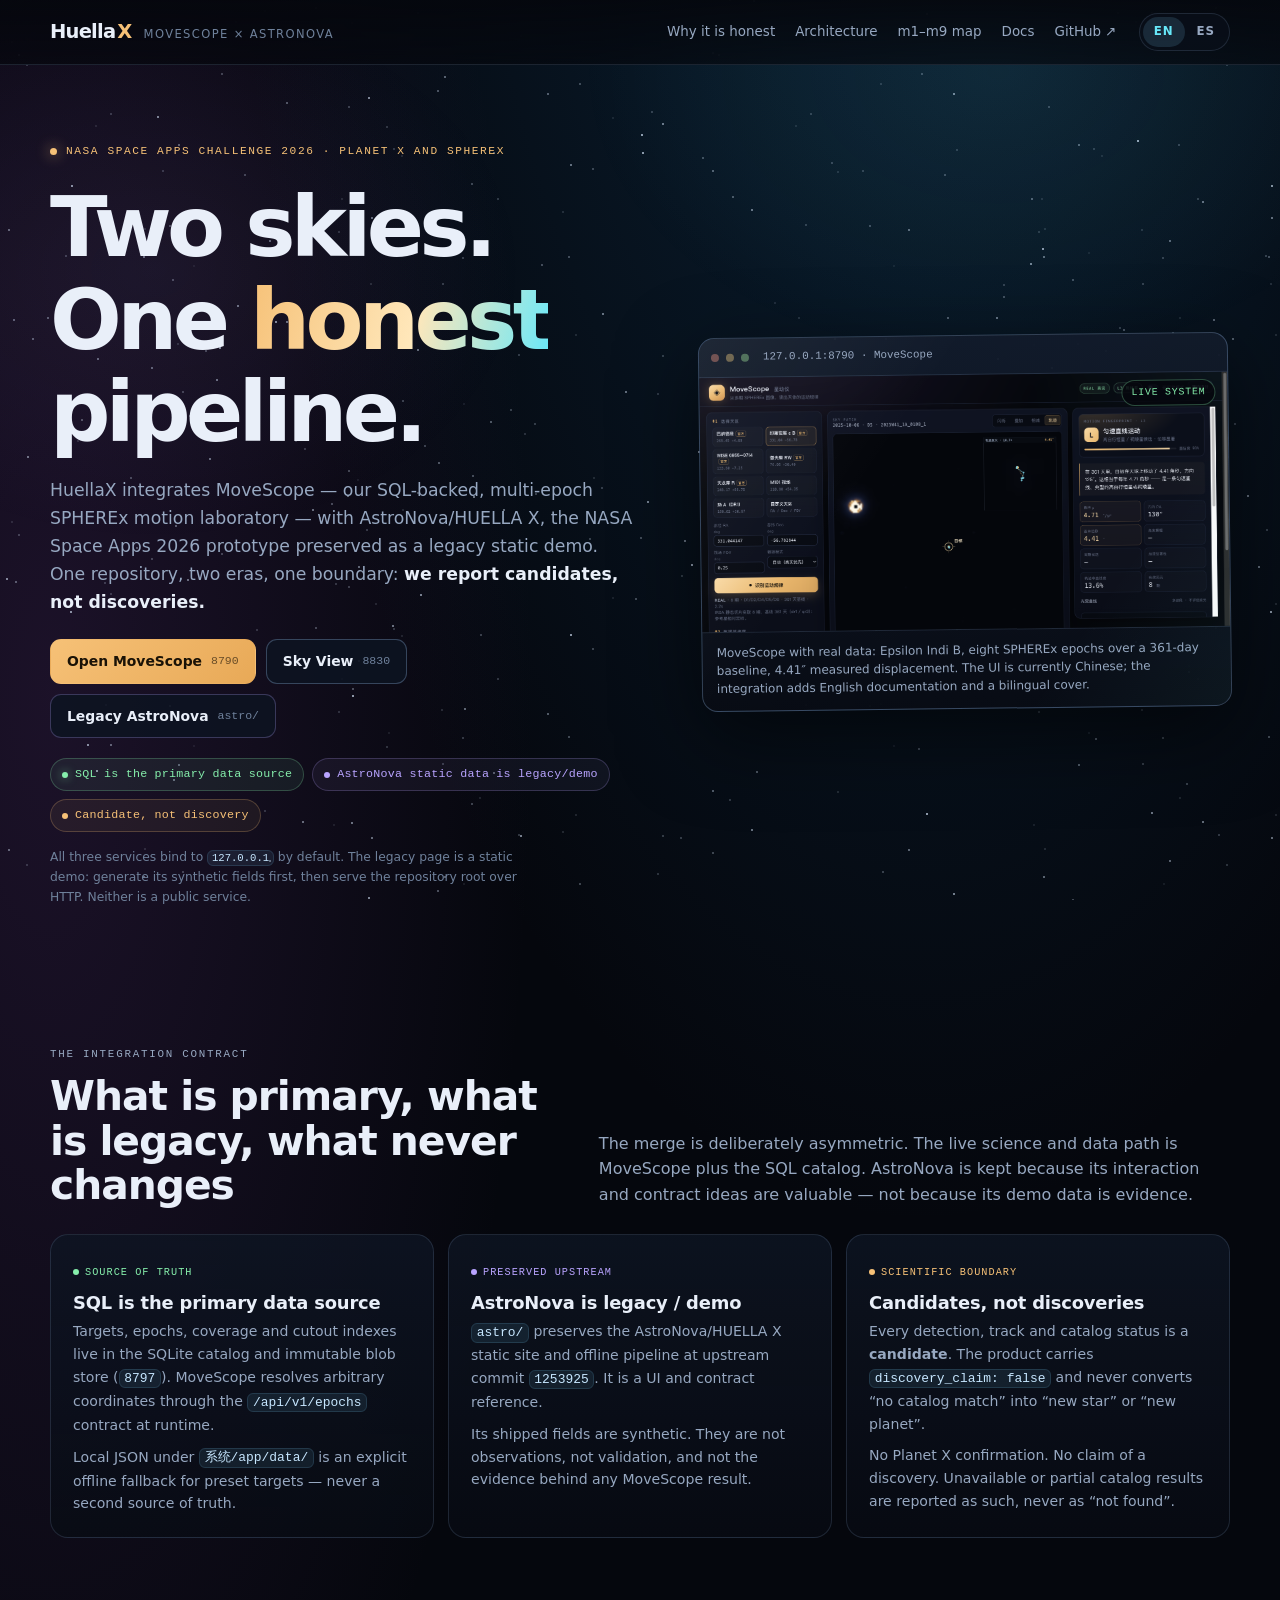
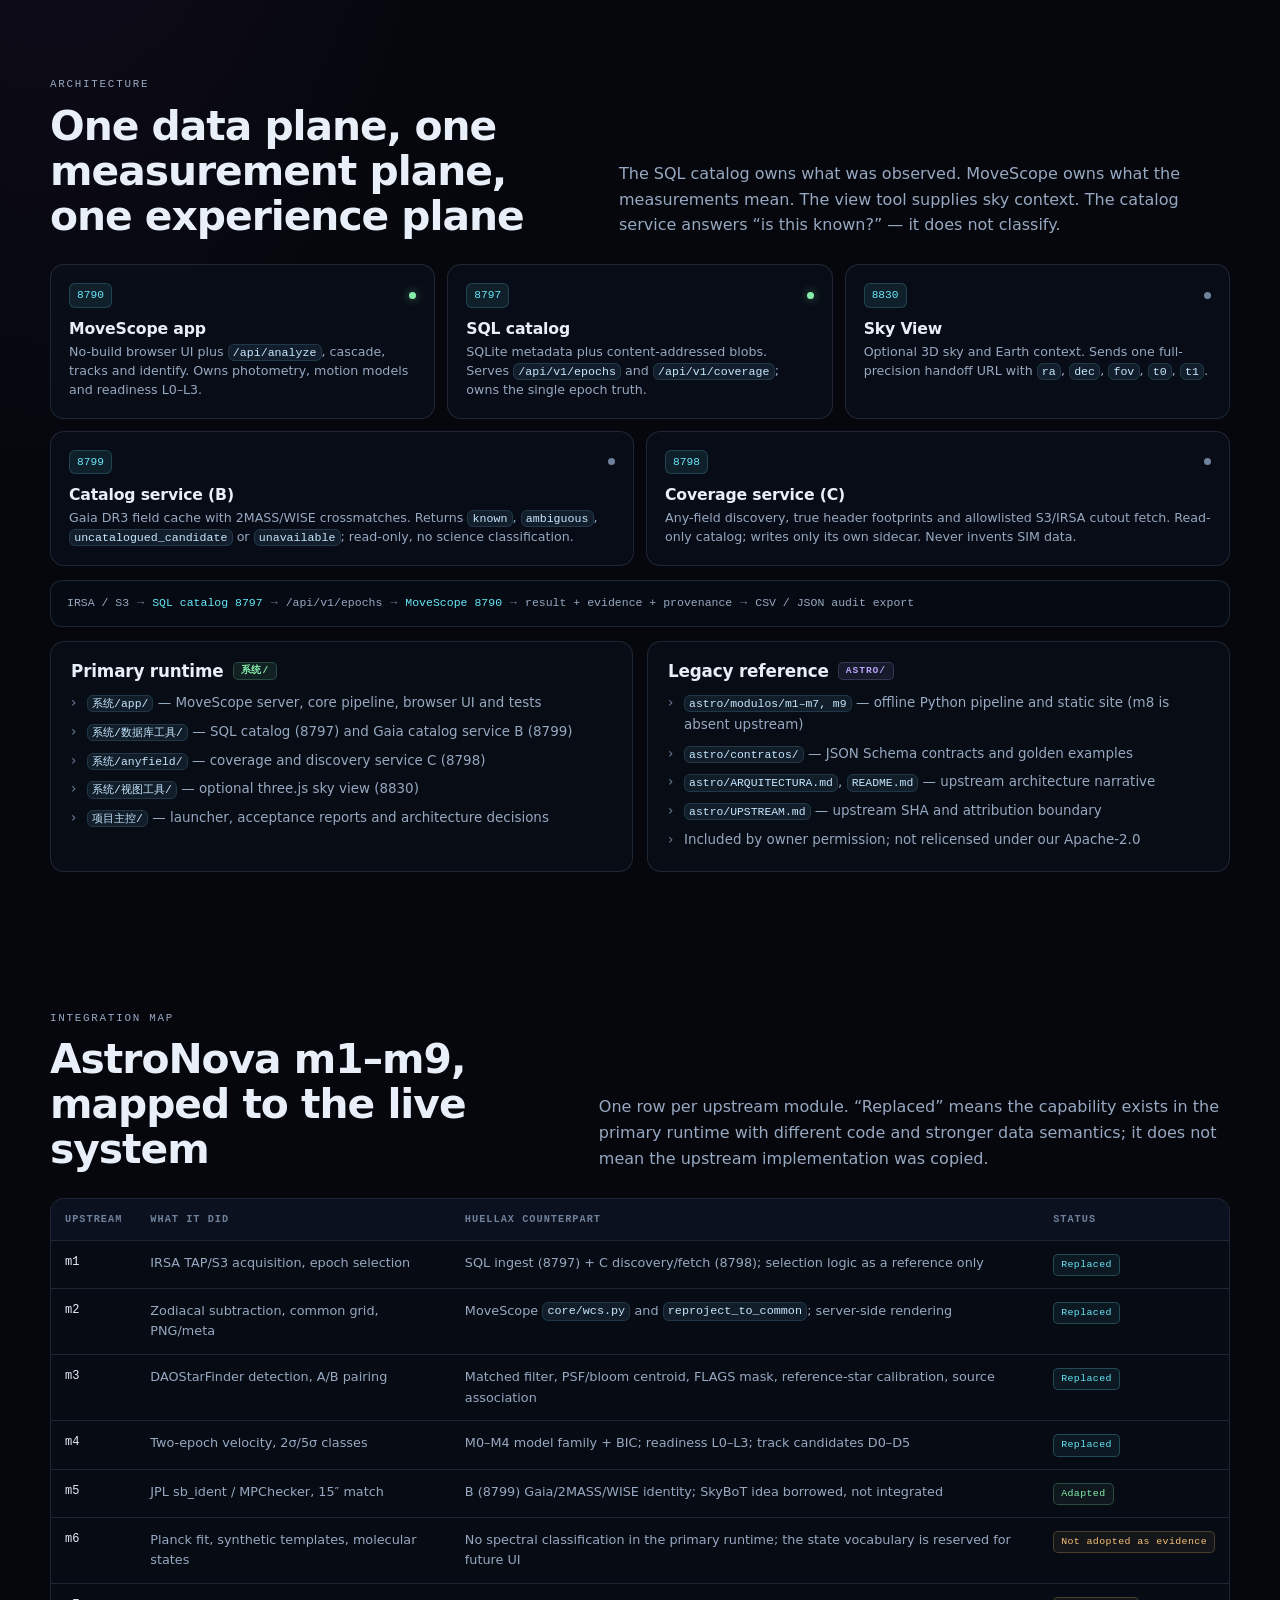
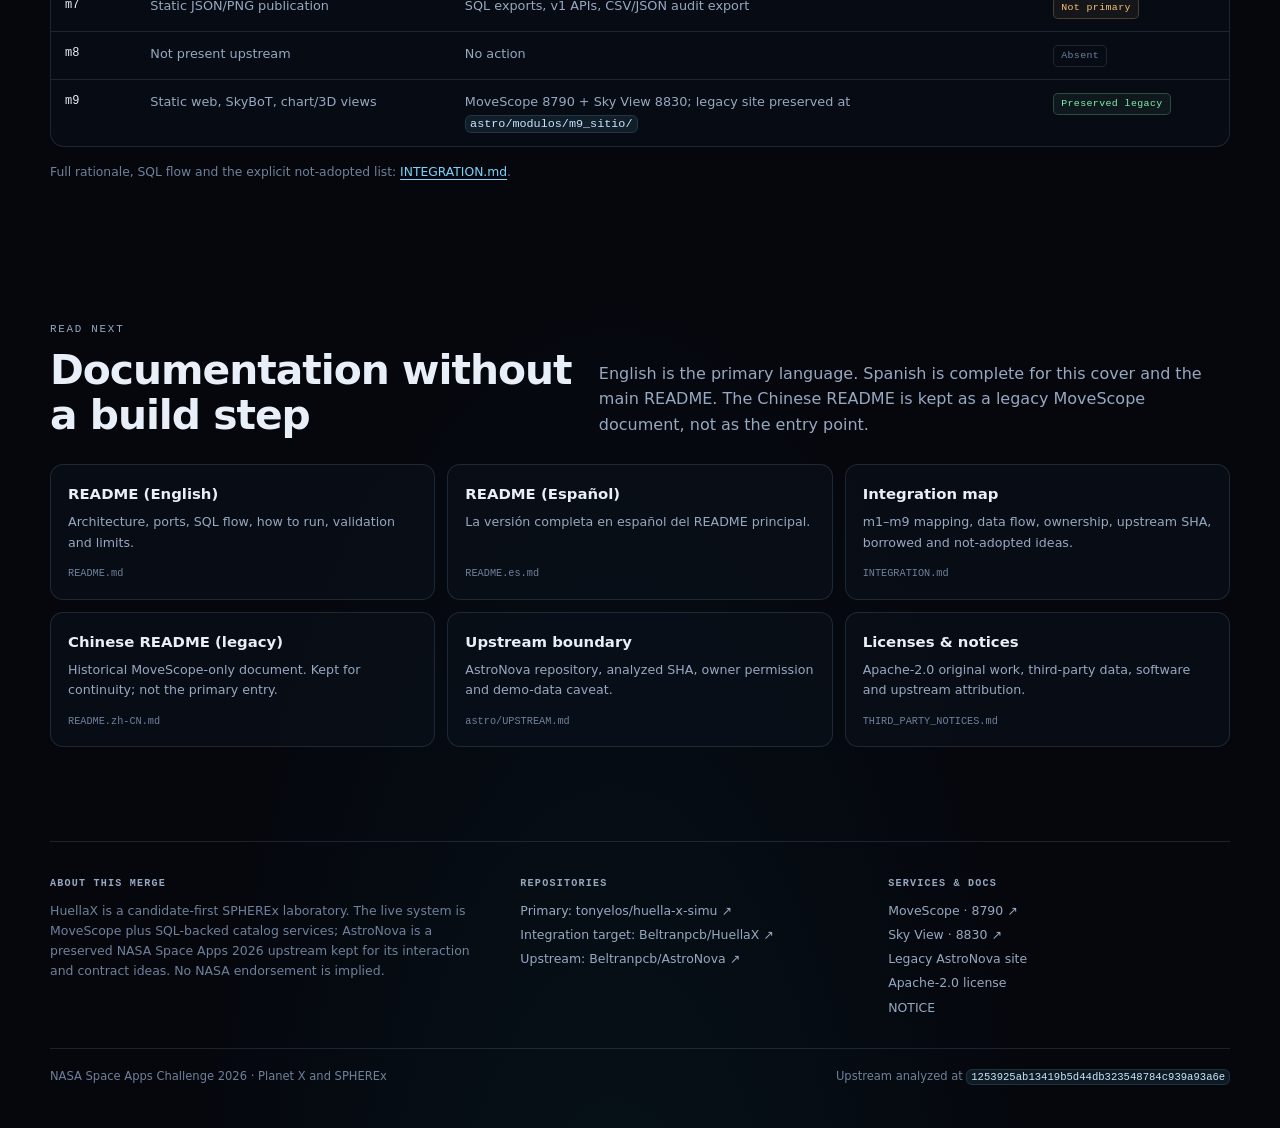
==== commit f1c3347f: "docs: finalize integration counts and root cover resolution" ====
--- a/index.html
+++ b/index.html
@@ -519,7 +519,7 @@
       <a class="doc" href="README.md"><span class="name" data-i18n="doc_readme">README (English)</span><span class="desc" data-i18n="doc_readme_desc">Architecture, ports, SQL flow, how to run, validation and limits.</span><span class="meta">README.md</span></a>
       <a class="doc" href="README.es.md"><span class="name" data-i18n="doc_es">README (Español)</span><span class="desc" data-i18n="doc_es_desc">La versión completa en español del README principal.</span><span class="meta">README.es.md</span></a>
       <a class="doc" href="INTEGRATION.md"><span class="name" data-i18n="doc_integration">Integration map</span><span class="desc" data-i18n="doc_integration_desc">m1–m9 mapping, data flow, ownership, upstream SHA, borrowed and not-adopted ideas.</span><span class="meta">INTEGRATION.md</span></a>
-      <a class="doc" href="README.zh-CN.md"><span class="name" data-i18n="doc_zh">中文 README (legacy)</span><span class="desc" data-i18n="doc_zh_desc">Historical MoveScope-only Chinese document. Kept for continuity; not the primary entry.</span><span class="meta">README.zh-CN.md</span></a>
+      <a class="doc" href="README.zh-CN.md"><span class="name" data-i18n="doc_zh">Chinese README (legacy)</span><span class="desc" data-i18n="doc_zh_desc">Historical MoveScope-only document. Kept for continuity; not the primary entry.</span><span class="meta">README.zh-CN.md</span></a>
       <a class="doc" href="astro/UPSTREAM.md"><span class="name" data-i18n="doc_upstream">Upstream boundary</span><span class="desc" data-i18n="doc_upstream_desc">AstroNova repository, analyzed SHA, owner permission and demo-data caveat.</span><span class="meta">astro/UPSTREAM.md</span></a>
       <a class="doc" href="THIRD_PARTY_NOTICES.md"><span class="name" data-i18n-html="doc_notices">Licenses &amp; notices</span><span class="desc" data-i18n="doc_notices_desc">Apache-2.0 original work, third-party data, software and upstream attribution.</span><span class="meta">THIRD_PARTY_NOTICES.md</span></a>
     </div>
@@ -671,8 +671,8 @@
       doc_es_desc: "La versión completa en español del README principal.",
       doc_integration: "Integration map",
       doc_integration_desc: "m1–m9 mapping, data flow, ownership, upstream SHA, borrowed and not-adopted ideas.",
-      doc_zh: "中文 README (legacy)",
-      doc_zh_desc: "Historical MoveScope-only Chinese document. Kept for continuity; not the primary entry.",
+      doc_zh: "Chinese README (legacy)",
+      doc_zh_desc: "Historical MoveScope-only document. Kept for continuity; not the primary entry.",
       doc_upstream: "Upstream boundary",
       doc_upstream_desc: "AstroNova repository, analyzed SHA, owner permission and demo-data caveat.",
       doc_notices: "Licenses &amp; notices",
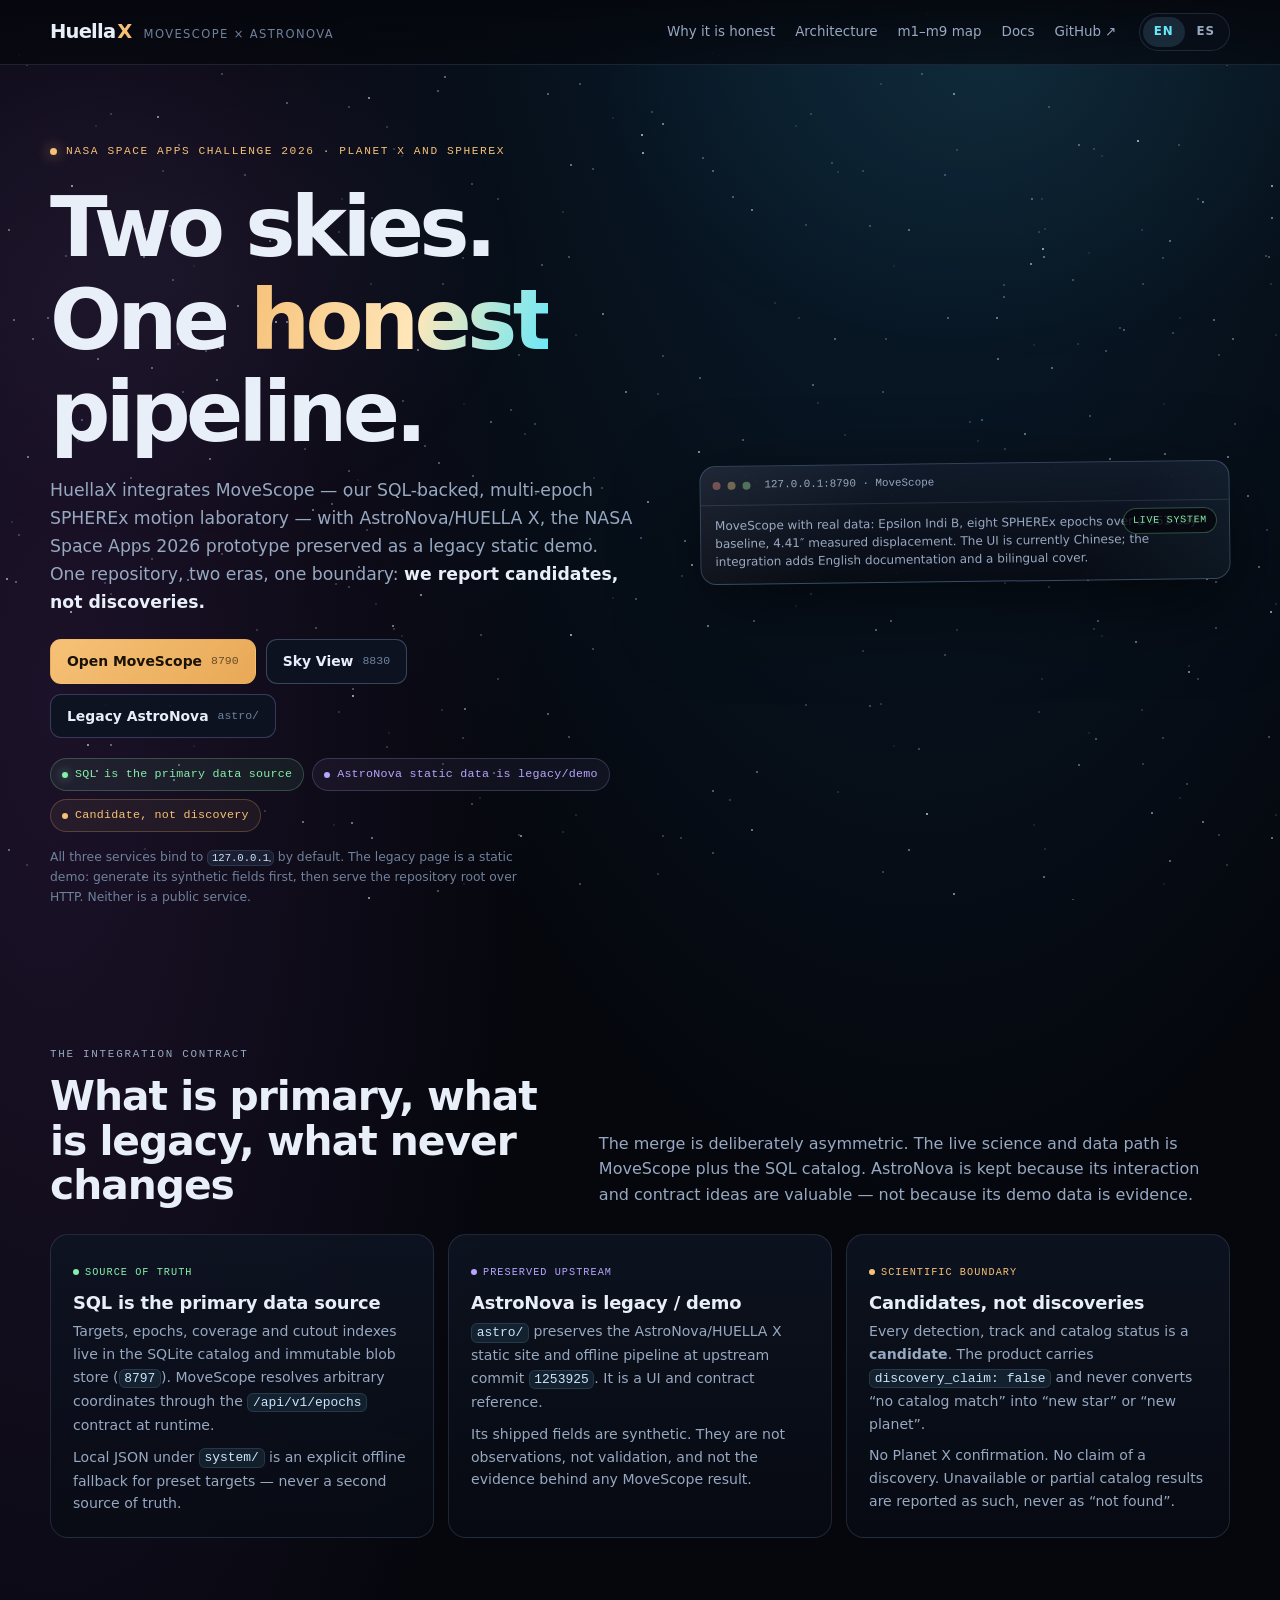
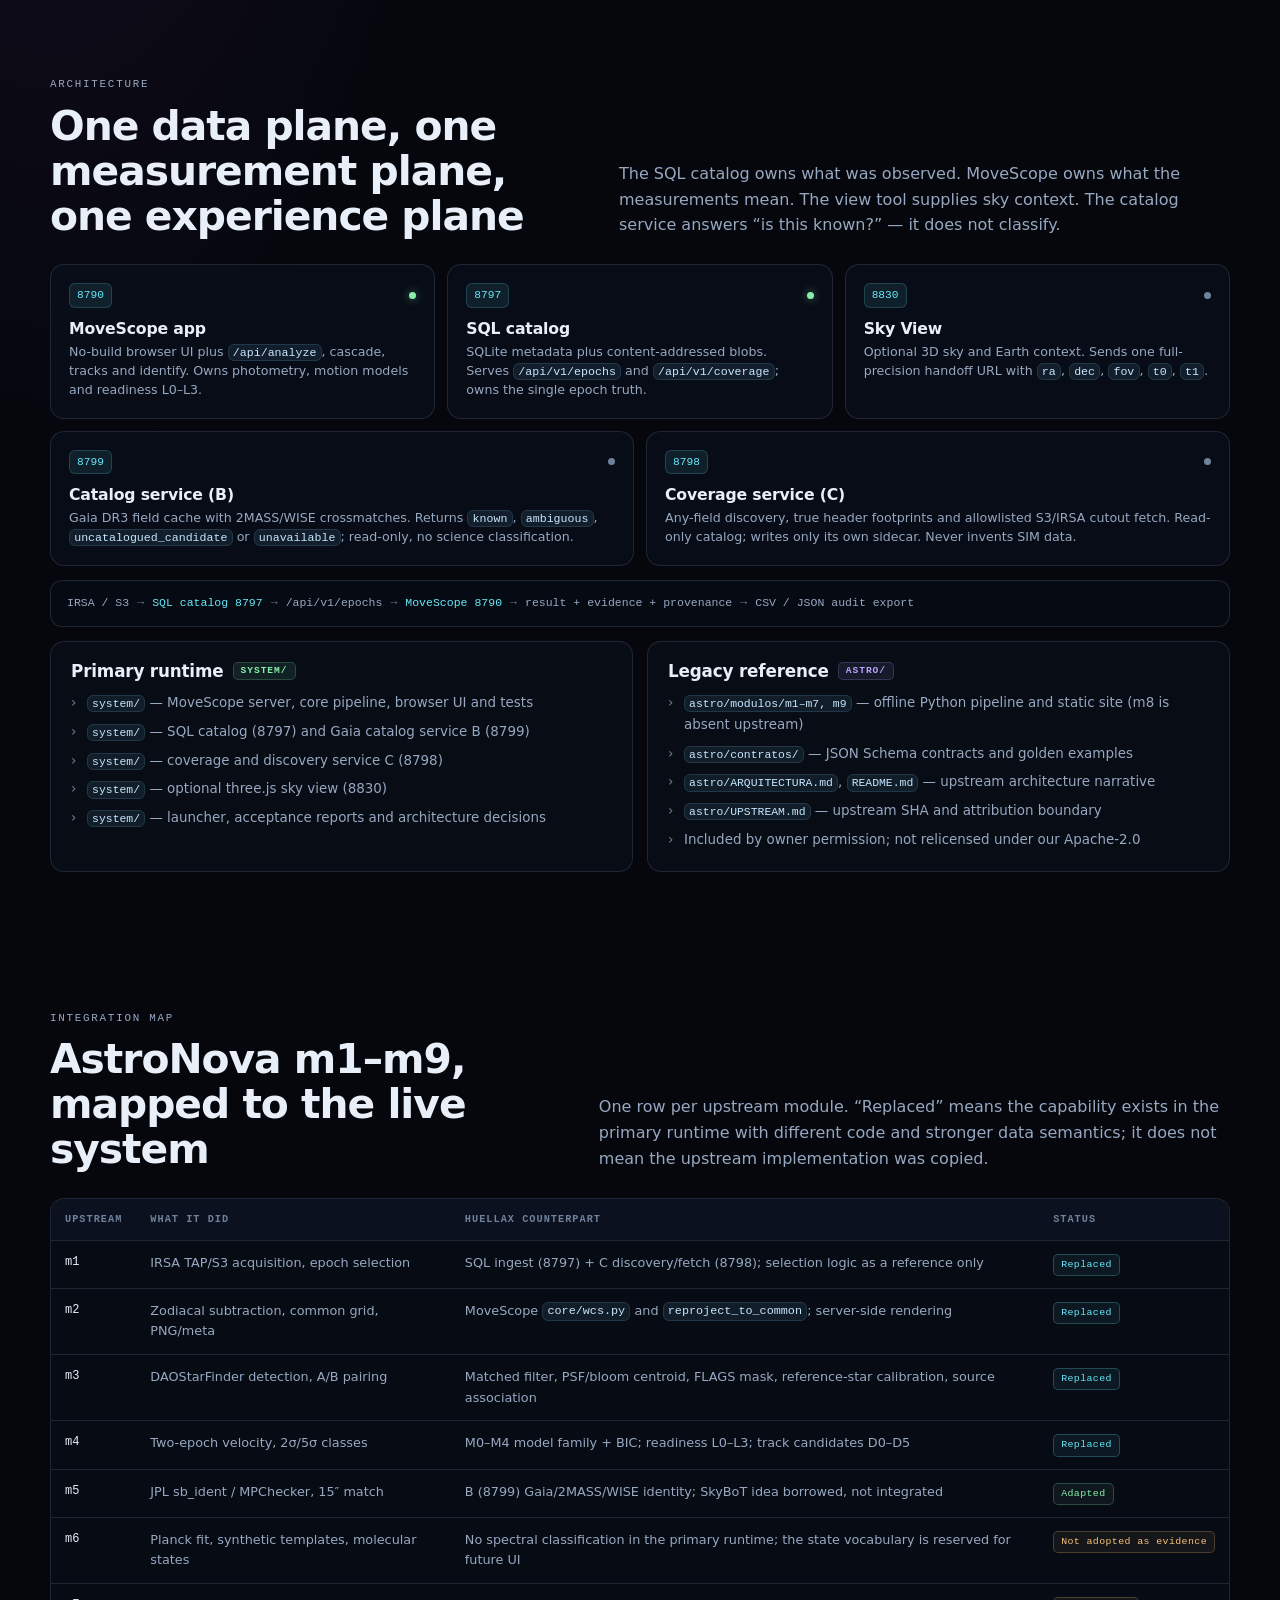
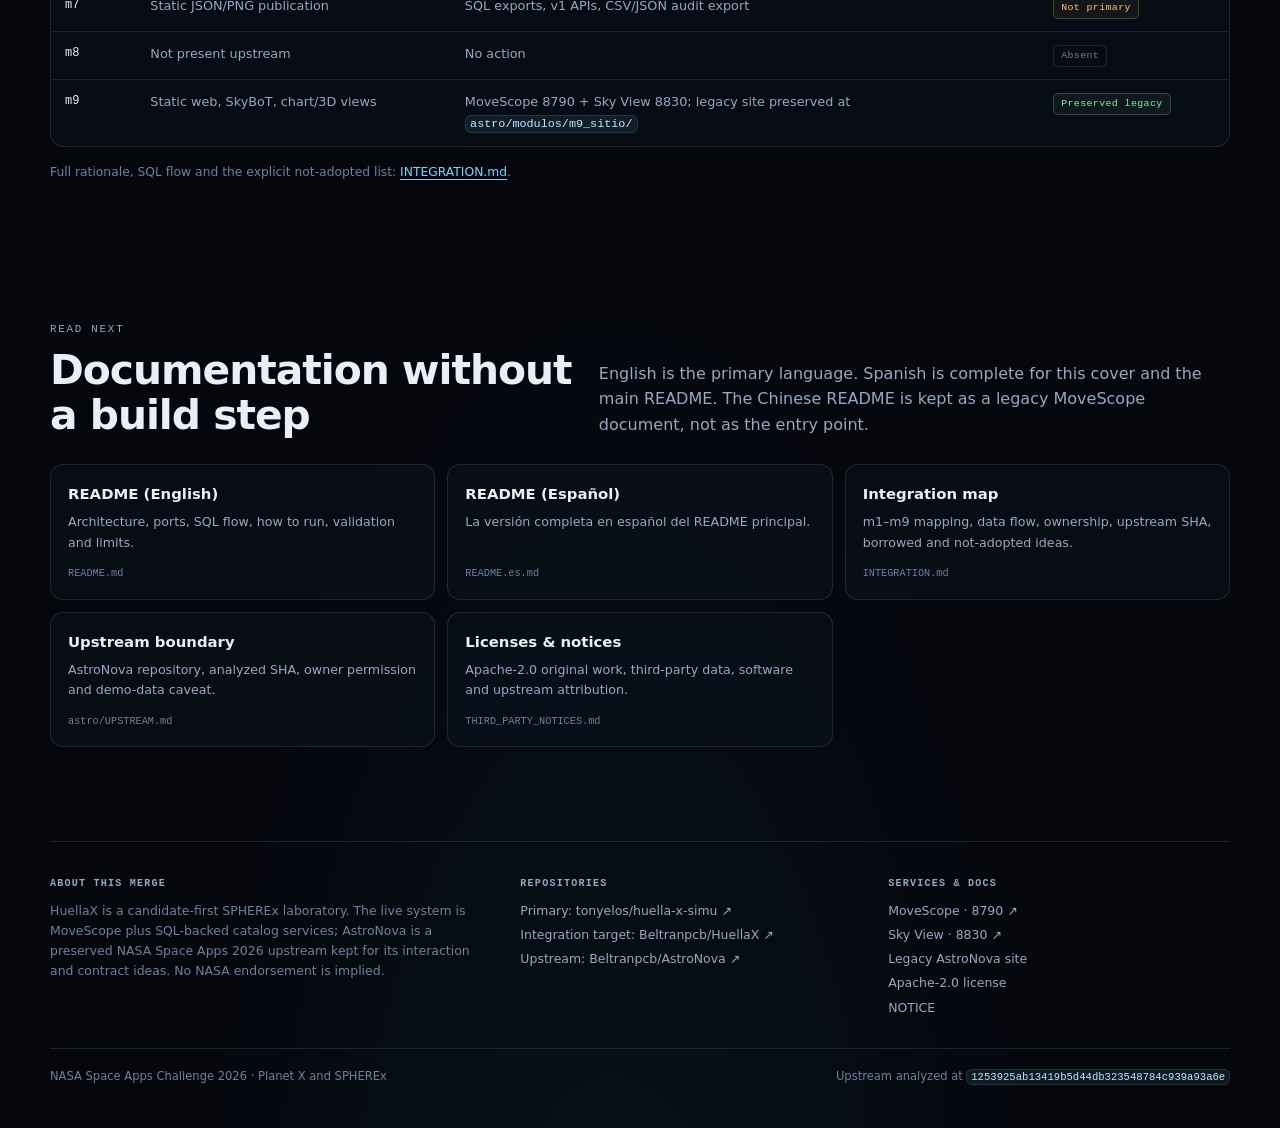
==== commit 7ca4a9c4: "release: clean EN/ES public envelope with primary system submodule" ====
--- a/index.html
+++ b/index.html
@@ -328,7 +328,6 @@
     <figure class="preview">
       <span class="preview-tag" data-i18n="preview_tag">LIVE SYSTEM</span>
       <div class="preview-bar" aria-hidden="true"><i></i><i></i><i></i><span class="preview-url">127.0.0.1:8790 · MoveScope</span></div>
-      <img src="系统/docs/img/ui-main.png" width="1458" height="703" alt="MoveScope interface showing Epsilon Indi B over eight SPHEREx epochs" data-i18n-alt="preview_alt" loading="eager">
       <figcaption data-i18n="preview_caption">MoveScope with real data: Epsilon Indi B, eight SPHEREx epochs over a 361-day baseline, 4.41″ measured displacement. The UI is currently Chinese; the integration adds English documentation and a bilingual cover.</figcaption>
     </figure>
   </section>
@@ -346,7 +345,7 @@
         <div class="tag" data-i18n="card_sql_tag">Source of truth</div>
         <h3 data-i18n="card_sql_title">SQL is the primary data source</h3>
         <p data-i18n-html="card_sql_body">Targets, epochs, coverage and cutout indexes live in the SQLite catalog and immutable blob store (<code>8797</code>). MoveScope resolves arbitrary coordinates through the <code>/api/v1/epochs</code> contract at runtime.</p>
-        <p data-i18n-html="card_sql_body2">Local JSON under <code>系统/app/data/</code> is an explicit offline fallback for preset targets — never a second source of truth.</p>
+        <p data-i18n-html="card_sql_body2">Local JSON under <code>system/</code> is an explicit offline fallback for preset targets — never a second source of truth.</p>
       </article>
       <article class="notice legacy">
         <div class="tag" data-i18n="card_legacy_tag">Preserved upstream</div>
@@ -406,13 +405,13 @@
 
     <div class="split">
       <article class="split-card primary">
-        <h3><span data-i18n="split_primary_title">Primary runtime</span><span class="badge">系统/</span></h3>
+        <h3><span data-i18n="split_primary_title">Primary runtime</span><span class="badge">system/</span></h3>
         <ul>
-          <li data-i18n-html="split_primary_1"><code>系统/app/</code> — MoveScope server, core pipeline, browser UI and tests</li>
-          <li data-i18n-html="split_primary_2"><code>系统/数据库工具/</code> — SQL catalog (8797) and Gaia catalog service B (8799)</li>
-          <li data-i18n-html="split_primary_3"><code>系统/anyfield/</code> — coverage and discovery service C (8798)</li>
-          <li data-i18n-html="split_primary_4"><code>系统/视图工具/</code> — optional three.js sky view (8830)</li>
-          <li data-i18n-html="split_primary_5"><code>项目主控/</code> — launcher, acceptance reports and architecture decisions</li>
+          <li data-i18n-html="split_primary_1"><code>system/</code> — MoveScope server, core pipeline, browser UI and tests</li>
+          <li data-i18n-html="split_primary_2"><code>system/</code> — SQL catalog (8797) and Gaia catalog service B (8799)</li>
+          <li data-i18n-html="split_primary_3"><code>system/</code> — coverage and discovery service C (8798)</li>
+          <li data-i18n-html="split_primary_4"><code>system/</code> — optional three.js sky view (8830)</li>
+          <li data-i18n-html="split_primary_5"><code>system/</code> — launcher, acceptance reports and architecture decisions</li>
         </ul>
       </article>
       <article class="split-card legacy">
@@ -519,7 +518,6 @@
       <a class="doc" href="README.md"><span class="name" data-i18n="doc_readme">README (English)</span><span class="desc" data-i18n="doc_readme_desc">Architecture, ports, SQL flow, how to run, validation and limits.</span><span class="meta">README.md</span></a>
       <a class="doc" href="README.es.md"><span class="name" data-i18n="doc_es">README (Español)</span><span class="desc" data-i18n="doc_es_desc">La versión completa en español del README principal.</span><span class="meta">README.es.md</span></a>
       <a class="doc" href="INTEGRATION.md"><span class="name" data-i18n="doc_integration">Integration map</span><span class="desc" data-i18n="doc_integration_desc">m1–m9 mapping, data flow, ownership, upstream SHA, borrowed and not-adopted ideas.</span><span class="meta">INTEGRATION.md</span></a>
-      <a class="doc" href="README.zh-CN.md"><span class="name" data-i18n="doc_zh">Chinese README (legacy)</span><span class="desc" data-i18n="doc_zh_desc">Historical MoveScope-only document. Kept for continuity; not the primary entry.</span><span class="meta">README.zh-CN.md</span></a>
       <a class="doc" href="astro/UPSTREAM.md"><span class="name" data-i18n="doc_upstream">Upstream boundary</span><span class="desc" data-i18n="doc_upstream_desc">AstroNova repository, analyzed SHA, owner permission and demo-data caveat.</span><span class="meta">astro/UPSTREAM.md</span></a>
       <a class="doc" href="THIRD_PARTY_NOTICES.md"><span class="name" data-i18n-html="doc_notices">Licenses &amp; notices</span><span class="desc" data-i18n="doc_notices_desc">Apache-2.0 original work, third-party data, software and upstream attribution.</span><span class="meta">THIRD_PARTY_NOTICES.md</span></a>
     </div>
@@ -596,7 +594,7 @@
       card_sql_tag: "Source of truth",
       card_sql_title: "SQL is the primary data source",
       card_sql_body: "Targets, epochs, coverage and cutout indexes live in the SQLite catalog and immutable blob store (<code>8797</code>). MoveScope resolves arbitrary coordinates through the <code>/api/v1/epochs</code> contract at runtime.",
-      card_sql_body2: "Local JSON under <code>系统/app/data/</code> is an explicit offline fallback for preset targets — never a second source of truth.",
+      card_sql_body2: "Local JSON under <code>system/</code> is an explicit offline fallback for preset targets — never a second source of truth.",
       card_legacy_tag: "Preserved upstream",
       card_legacy_title: "AstroNova is legacy / demo",
       card_legacy_body: "<code>astro/</code> preserves the AstroNova/HUELLA X static site and offline pipeline at upstream commit <code>1253925</code>. It is a UI and contract reference.",
@@ -619,11 +617,11 @@
       node_c_title: "Coverage service (C)",
       node_c_desc: "Any-field discovery, true header footprints and allowlisted S3/IRSA cutout fetch. Read-only catalog; writes only its own sidecar. Never invents SIM data.",
       split_primary_title: "Primary runtime",
-      split_primary_1: "<code>系统/app/</code> — MoveScope server, core pipeline, browser UI and tests",
-      split_primary_2: "<code>系统/数据库工具/</code> — SQL catalog (8797) and Gaia catalog service B (8799)",
-      split_primary_3: "<code>系统/anyfield/</code> — coverage and discovery service C (8798)",
-      split_primary_4: "<code>系统/视图工具/</code> — optional three.js sky view (8830)",
-      split_primary_5: "<code>项目主控/</code> — launcher, acceptance reports and architecture decisions",
+      split_primary_1: "<code>system/</code> — MoveScope server, core pipeline, browser UI and tests",
+      split_primary_2: "<code>system/</code> — SQL catalog (8797) and Gaia catalog service B (8799)",
+      split_primary_3: "<code>system/</code> — coverage and discovery service C (8798)",
+      split_primary_4: "<code>system/</code> — optional three.js sky view (8830)",
+      split_primary_5: "<code>system/</code> — launcher, acceptance reports and architecture decisions",
       split_legacy_title: "Legacy reference",
       split_legacy_1: "<code>astro/modulos/m1–m7, m9</code> — offline Python pipeline and static site (m8 is absent upstream)",
       split_legacy_2: "<code>astro/contratos/</code> — JSON Schema contracts and golden examples",
@@ -671,8 +669,6 @@
       doc_es_desc: "La versión completa en español del README principal.",
       doc_integration: "Integration map",
       doc_integration_desc: "m1–m9 mapping, data flow, ownership, upstream SHA, borrowed and not-adopted ideas.",
-      doc_zh: "Chinese README (legacy)",
-      doc_zh_desc: "Historical MoveScope-only document. Kept for continuity; not the primary entry.",
       doc_upstream: "Upstream boundary",
       doc_upstream_desc: "AstroNova repository, analyzed SHA, owner permission and demo-data caveat.",
       doc_notices: "Licenses &amp; notices",
@@ -728,7 +724,7 @@
       card_sql_tag: "Fuente de verdad",
       card_sql_title: "SQL es la fuente de datos principal",
       card_sql_body: "Los objetivos, las épocas, la cobertura y los índices de recortes viven en el catálogo SQLite y en el almacén de blobs inmutable (<code>8797</code>). MoveScope resuelve coordenadas arbitrarias mediante el contrato <code>/api/v1/epochs</code> en tiempo de ejecución.",
-      card_sql_body2: "El JSON local de <code>系统/app/data/</code> es un respaldo offline explícito para objetivos predefinidos; nunca una segunda fuente de verdad.",
+      card_sql_body2: "El JSON local de <code>system/</code> es un respaldo offline explícito para objetivos predefinidos; nunca una segunda fuente de verdad.",
       card_legacy_tag: "Upstream preservado",
       card_legacy_title: "AstroNova es legacy / demostración",
       card_legacy_body: "<code>astro/</code> conserva el sitio estático y el pipeline offline de AstroNova/HUELLA X en el commit upstream <code>1253925</code>. Es una referencia de interfaz y de contratos.",
@@ -751,11 +747,11 @@
       node_c_title: "Servicio de cobertura (C)",
       node_c_desc: "Descubrimiento de campos arbitrarios, huellas reales de cabeceras y descarga allowlisted de recortes S3/IRSA. Catálogo de solo lectura; escribe solo su sidecar. Nunca inventa datos SIM.",
       split_primary_title: "Runtime principal",
-      split_primary_1: "<code>系统/app/</code> — servidor MoveScope, pipeline central, interfaz y pruebas",
-      split_primary_2: "<code>系统/数据库工具/</code> — catálogo SQL (8797) y servicio de catálogo Gaia B (8799)",
-      split_primary_3: "<code>系统/anyfield/</code> — servicio de cobertura y descubrimiento C (8798)",
-      split_primary_4: "<code>系统/视图工具/</code> — vista 3D opcional con three.js (8830)",
-      split_primary_5: "<code>项目主控/</code> — lanzador, informes de aceptación y decisiones de arquitectura",
+      split_primary_1: "<code>system/</code> — servidor MoveScope, pipeline central, interfaz y pruebas",
+      split_primary_2: "<code>system/</code> — catálogo SQL (8797) y servicio de catálogo Gaia B (8799)",
+      split_primary_3: "<code>system/</code> — servicio de cobertura y descubrimiento C (8798)",
+      split_primary_4: "<code>system/</code> — vista 3D opcional con three.js (8830)",
+      split_primary_5: "<code>system/</code> — lanzador, informes de aceptación y decisiones de arquitectura",
       split_legacy_title: "Referencia legacy",
       split_legacy_1: "<code>astro/modulos/m1–m7, m9</code> — pipeline Python offline y sitio estático (m8 no existe upstream)",
       split_legacy_2: "<code>astro/contratos/</code> — contratos JSON Schema y ejemplos dorados",
@@ -803,8 +799,6 @@
       doc_es_desc: "La versión completa en español del README principal.",
       doc_integration: "Mapa de integración",
       doc_integration_desc: "Mapeo m1–m9, flujo de datos, propiedad, SHA upstream, ideas prestadas y no adoptadas.",
-      doc_zh: "README en chino (legacy)",
-      doc_zh_desc: "Documento histórico en chino, solo de MoveScope. Se conserva por continuidad; no es la entrada principal.",
       doc_upstream: "Límite upstream",
       doc_upstream_desc: "Repositorio AstroNova, SHA analizado, permiso del propietario y advertencia sobre datos de demo.",
       doc_notices: "Licencias y avisos",
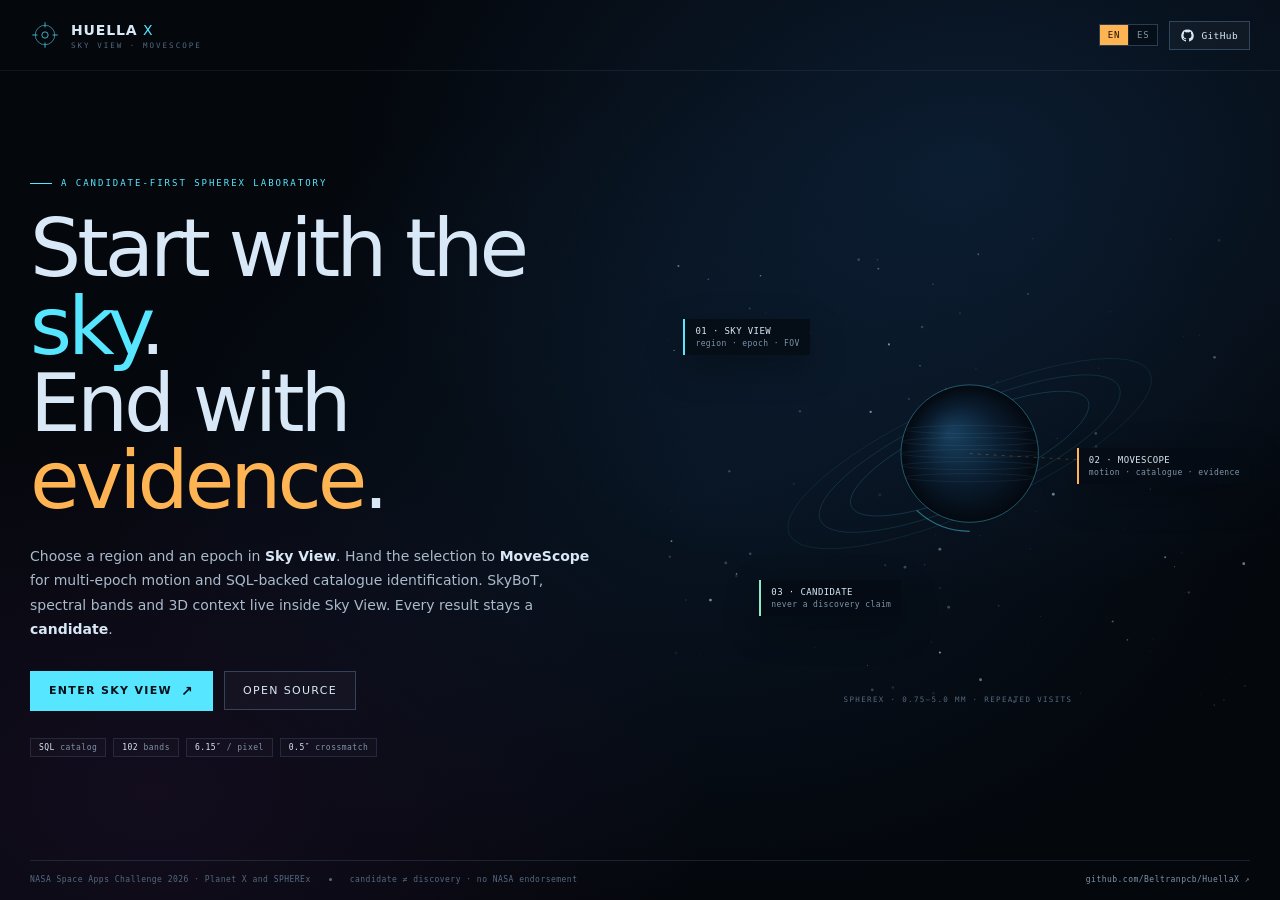
==== commit 3c586ec2: "feat(entry): SkyView-first entry page and evidence modules" ====
--- a/index.html
+++ b/index.html
@@ -1,921 +1,258 @@
 <!DOCTYPE html>
 <html lang="en">
 <head>
-<meta charset="utf-8">
-<meta name="viewport" content="width=device-width, initial-scale=1">
-<title>HuellaX — MoveScope × AstroNova | SPHEREx candidate lab</title>
-<meta name="description" content="HuellaX merges MoveScope, a SQL-backed multi-epoch SPHEREx motion laboratory, with AstroNova/HUELLA X as a preserved legacy static demo. Candidates, not discoveries.">
-<meta name="theme-color" content="#05070d">
-<link rel="alternate" hreflang="en" href="?lang=en">
-<link rel="alternate" hreflang="es" href="?lang=es">
-<link rel="alternate" hreflang="x-default" href="./">
-<meta property="og:type" content="website">
-<meta property="og:title" content="HuellaX — MoveScope × AstroNova">
-<meta property="og:description" content="SQL is the primary data source. AstroNova static data is legacy/demo. Every result is a candidate, not a discovery.">
+<meta charset="utf-8" />
+<meta name="viewport" content="width=device-width, initial-scale=1" />
+<title>HuellaX — Enter Sky View</title>
+<meta name="description" content="HuellaX: choose a sky region in Sky View, hand it to MoveScope, and inspect candidates with SQL-backed catalogues." />
 <style>
   :root {
-    color-scheme: dark;
-    --bg: #05070d;
-    --bg-soft: #090d16;
-    --panel: rgba(13, 19, 31, 0.78);
-    --panel-strong: #0d1421;
-    --line: rgba(148, 178, 220, 0.16);
-    --line-strong: rgba(148, 190, 235, 0.30);
-    --text: #e9eff9;
-    --muted: #97a8c1;
-    --dim: #6f819b;
-    --cyan: #67e8f9;
-    --blue: #7dd3fc;
-    --amber: #f6c177;
-    --violet: #b9a4ff;
-    --green: #86efac;
-    --red: #fca5a5;
-    --sans: ui-sans-serif, system-ui, -apple-system, BlinkMacSystemFont, "Segoe UI", Roboto, "Helvetica Neue", Arial, "Noto Sans", sans-serif;
-    --mono: ui-monospace, SFMono-Regular, Menlo, Monaco, Consolas, "Liberation Mono", monospace;
-    --shadow: 0 26px 80px rgba(0, 0, 0, 0.55);
-    --radius: 18px;
-  }
-
-  * { box-sizing: border-box; }
-  html { scroll-behavior: smooth; }
-  @media (prefers-reduced-motion: reduce) {
-    html { scroll-behavior: auto; }
-    *, *::before, *::after { animation-duration: 0.01ms !important; animation-iteration-count: 1 !important; transition-duration: 0.01ms !important; }
-  }
-
-  body {
-    margin: 0;
-    min-height: 100vh;
+    --bg:#04070c; --ink:#d9e8f7; --dim:#7e94aa; --dim2:#536a80;
+    --cyan:#57e6ff; --amber:#ffb454; --mint:#8fe9c6;
+    --line:rgba(122,172,220,.16); --line2:rgba(122,172,220,.30);
+    --sans:"Inter","Segoe UI",system-ui,-apple-system,sans-serif;
+    --mono:ui-monospace,SFMono-Regular,"SF Mono",Menlo,Consolas,monospace;
+  }
+  *{box-sizing:border-box}
+  html,body{height:100%}
+  body{
+    margin:0;background:var(--bg);color:var(--ink);font-family:var(--sans);
+    -webkit-font-smoothing:antialiased;overflow:hidden;
+  }
+  body::before{
+    content:"";position:fixed;inset:0;pointer-events:none;
     background:
-      radial-gradient(ellipse 90% 65% at 72% -12%, rgba(19, 78, 120, 0.42), transparent 62%),
-      radial-gradient(ellipse 65% 55% at 4% 16%, rgba(93, 48, 120, 0.26), transparent 58%),
-      radial-gradient(ellipse 55% 45% at 48% 108%, rgba(12, 70, 82, 0.20), transparent 62%),
-      var(--bg);
-    color: var(--text);
-    font-family: var(--sans);
-    line-height: 1.62;
-    -webkit-font-smoothing: antialiased;
-    overflow-x: hidden;
-  }
-
-  a { color: var(--blue); text-decoration-thickness: 1px; text-underline-offset: 3px; }
-  a:hover { color: var(--cyan); }
-  code, .mono { font-family: var(--mono); font-size: 0.92em; }
-  code { color: #c7e7ff; background: rgba(125, 211, 252, 0.09); border: 1px solid rgba(125, 211, 252, 0.14); padding: 0.10em 0.36em; border-radius: 6px; }
-  h1, h2, h3 { line-height: 1.1; letter-spacing: -0.025em; margin: 0; }
-  h2 { font-size: clamp(1.65rem, 3.4vw, 2.55rem); }
-  h3 { font-size: 1.05rem; letter-spacing: -0.01em; }
-  p { margin: 0; }
-  img { max-width: 100%; height: auto; display: block; }
-  ::selection { background: rgba(246, 193, 119, 0.30); color: #fff; }
-  :focus-visible { outline: 2px solid var(--amber); outline-offset: 3px; border-radius: 6px; }
-
-  .skip {
-    position: absolute; left: 12px; top: -60px; z-index: 100;
-    background: var(--amber); color: #151007; padding: 10px 14px; border-radius: 8px;
-    font-weight: 650; text-decoration: none; transition: top 0.15s ease;
-  }
-  .skip:focus { top: 12px; }
-
-  #sky { position: fixed; inset: 0; z-index: -2; overflow: hidden; pointer-events: none; }
-  .stars { position: absolute; inset: -12%; background-repeat: repeat; opacity: 0.85; }
-  #stars1 { animation: drift-a 220s linear infinite; opacity: 0.9; }
-  #stars2 { animation: drift-b 320s linear infinite; opacity: 0.62; }
-  #stars3 { animation: drift-c 420s linear infinite; opacity: 0.40; }
-  #glow {
-    position: fixed; inset: 0; z-index: -1; pointer-events: none;
-    background:
-      radial-gradient(600px 420px at 78% 8%, rgba(103, 232, 249, 0.075), transparent 70%),
-      radial-gradient(520px 380px at 12% 30%, rgba(185, 164, 255, 0.06), transparent 72%);
-  }
-  @keyframes drift-a { from { transform: translate3d(0, 0, 0); } to { transform: translate3d(-42px, 26px, 0); } }
-  @keyframes drift-b { from { transform: translate3d(0, 0, 0); } to { transform: translate3d(30px, -22px, 0); } }
-  @keyframes drift-c { from { transform: translate3d(0, 0, 0); } to { transform: translate3d(-20px, -34px, 0); } }
-
-  .wrap { width: min(1180px, calc(100% - 40px)); margin-inline: auto; }
-  .topbar {
-    position: sticky; top: 0; z-index: 20;
-    backdrop-filter: blur(16px); -webkit-backdrop-filter: blur(16px);
-    background: linear-gradient(to bottom, rgba(5, 7, 13, 0.92), rgba(5, 7, 13, 0.66));
-    border-bottom: 1px solid var(--line);
-  }
-  .topbar-inner { display: flex; align-items: center; gap: 22px; min-height: 64px; }
-  .brand { display: inline-flex; align-items: baseline; gap: 2px; color: var(--text); font-weight: 780; letter-spacing: -0.04em; font-size: 1.22rem; text-decoration: none; }
-  .brand span { color: var(--amber); }
-  .brand small { margin-left: 10px; color: var(--dim); font-weight: 500; font-size: 0.72rem; letter-spacing: 0.12em; text-transform: uppercase; }
-  .topnav { display: flex; gap: 20px; margin-left: auto; }
-  .topnav a { color: var(--muted); font-size: 0.84rem; text-decoration: none; }
-  .topnav a:hover { color: var(--text); }
-  .lang { display: inline-flex; align-items: center; gap: 1px; border: 1px solid var(--line); background: rgba(10, 16, 26, 0.7); border-radius: 999px; padding: 3px; }
-  .lang button {
-    appearance: none; border: 0; background: transparent; color: var(--muted);
-    font: inherit; font-size: 0.74rem; font-weight: 700; letter-spacing: 0.08em;
-    padding: 5px 11px; border-radius: 999px; cursor: pointer;
-  }
-  .lang button[aria-pressed="true"] { background: rgba(125, 211, 252, 0.14); color: var(--cyan); }
-  .lang button:hover { color: var(--text); }
-
-  main { display: block; }
-  .hero { display: grid; grid-template-columns: minmax(0, 1.05fr) minmax(0, 0.95fr); gap: clamp(28px, 5vw, 64px); align-items: center; padding: clamp(40px, 6vw, 72px) 0 clamp(40px, 5vw, 64px); }
-  .eyebrow { display: inline-flex; align-items: center; gap: 9px; color: var(--amber); font-family: var(--mono); font-size: 0.7rem; letter-spacing: 0.14em; text-transform: uppercase; margin-bottom: 20px; }
-  .eyebrow::before { content: ""; width: 7px; height: 7px; border-radius: 50%; background: var(--amber); box-shadow: 0 0 14px rgba(246, 193, 119, 0.8); }
-  h1 { font-size: clamp(2.75rem, 6.6vw, 5.8rem); letter-spacing: -0.055em; font-weight: 760; }
-  h1 .line { display: block; }
-  h1 em { font-style: normal; color: var(--amber); background: linear-gradient(105deg, var(--amber), #ffe7ba 55%, var(--cyan)); -webkit-background-clip: text; background-clip: text; -webkit-text-fill-color: transparent; }
-  .lede { color: var(--muted); font-size: clamp(1rem, 1.35vw, 1.08rem); max-width: 60ch; margin-top: 18px; }
-  .lede strong { color: var(--text); font-weight: 620; }
-  .chips { display: flex; flex-wrap: wrap; gap: 8px; margin-top: 20px; }
-  .chip { display: inline-flex; align-items: center; gap: 7px; border: 1px solid var(--line); background: rgba(11, 17, 28, 0.72); color: var(--muted); border-radius: 999px; padding: 6px 11px; font-size: 0.73rem; font-family: var(--mono); letter-spacing: 0.02em; }
-  .chip::before { content: ""; width: 6px; height: 6px; border-radius: 50%; background: var(--dim); }
-  .chip.primary { color: var(--green); border-color: rgba(134, 239, 172, 0.24); background: rgba(134, 239, 172, 0.07); }
-  .chip.primary::before { background: var(--green); box-shadow: 0 0 10px rgba(134, 239, 172, 0.6); }
-  .chip.legacy { color: var(--violet); border-color: rgba(185, 164, 255, 0.22); background: rgba(185, 164, 255, 0.06); }
-  .chip.legacy::before { background: var(--violet); }
-  .chip.boundary { color: var(--amber); border-color: rgba(246, 193, 119, 0.24); background: rgba(246, 193, 119, 0.06); }
-  .chip.boundary::before { background: var(--amber); }
-
-  .cta { display: flex; flex-wrap: wrap; gap: 10px; margin-top: 22px; }
-  .btn {
-    display: inline-flex; align-items: center; gap: 9px; min-height: 44px;
-    padding: 10px 16px; border-radius: 11px; border: 1px solid var(--line-strong);
-    background: rgba(13, 20, 33, 0.88); color: var(--text); text-decoration: none;
-    font-size: 0.87rem; font-weight: 620; transition: transform 0.15s ease, border-color 0.15s ease, background 0.15s ease;
-  }
-  .btn:hover { transform: translateY(-1px); border-color: rgba(125, 211, 252, 0.55); background: rgba(18, 28, 46, 0.95); color: #fff; }
-  .btn .key { color: var(--dim); font-family: var(--mono); font-size: 0.72rem; font-weight: 500; }
-  .btn-primary { background: linear-gradient(135deg, #f6c177, #e8a957); border-color: transparent; color: #1a1206; }
-  .btn-primary:hover { background: linear-gradient(135deg, #ffd28c, #f0b565); color: #120c04; }
-  .btn-primary .key { color: rgba(26, 18, 6, 0.62); }
-  .btn-legacy { border-color: rgba(185, 164, 255, 0.26); }
-  .btn-legacy:hover { border-color: rgba(185, 164, 255, 0.58); }
-  .micro { color: var(--dim); font-size: 0.77rem; margin-top: 16px; max-width: 62ch; }
-  .micro code { font-size: 0.86em; }
-
-  .preview {
-    position: relative; margin: 0; border: 1px solid var(--line-strong); border-radius: 16px;
-    background: linear-gradient(180deg, rgba(18, 27, 43, 0.94), rgba(8, 12, 20, 0.96));
-    box-shadow: var(--shadow); overflow: hidden; transform: rotate(-0.7deg);
-  }
-  .preview::after {
-    content: ""; position: absolute; inset: 0; pointer-events: none;
-    background: linear-gradient(125deg, rgba(255,255,255,0.06), transparent 34%, transparent 74%, rgba(103,232,249,0.05));
-  }
-  .preview-bar { display: flex; align-items: center; gap: 7px; padding: 10px 12px; border-bottom: 1px solid var(--line); color: var(--dim); font-family: var(--mono); font-size: 0.68rem; }
-  .preview-bar i { width: 8px; height: 8px; border-radius: 50%; background: #3a465a; display: inline-block; }
-  .preview-bar i:first-child { background: #6b4a4a; }
-  .preview-bar i:nth-child(2) { background: #6b614a; }
-  .preview-bar i:nth-child(3) { background: #4a6b55; }
-  .preview-url { margin-left: 7px; color: var(--muted); }
-  .preview img { width: 100%; border-bottom: 1px solid var(--line); }
-  .preview figcaption { padding: 11px 14px 13px; color: var(--muted); font-size: 0.75rem; line-height: 1.5; }
-  .preview-tag {
-    position: absolute; top: 46px; right: 12px; z-index: 2;
-    background: rgba(5, 7, 13, 0.82); border: 1px solid rgba(134, 239, 172, 0.30);
-    color: var(--green); border-radius: 999px; padding: 4px 9px;
-    font-family: var(--mono); font-size: 0.62rem; letter-spacing: 0.08em;
-  }
-
-  .section { padding: clamp(36px, 5.5vw, 64px) 0; }
-  .section-head { display: flex; align-items: end; justify-content: space-between; gap: 24px; margin-bottom: 26px; }
-  .section-head p { color: var(--muted); max-width: 62ch; margin-top: 10px; }
-  .kicker { color: var(--cyan); font-family: var(--mono); font-size: 0.68rem; letter-spacing: 0.16em; text-transform: uppercase; margin-bottom: 10px; }
-
-  .notice-grid { display: grid; grid-template-columns: repeat(3, minmax(0, 1fr)); gap: 14px; }
-  .notice {
-    border: 1px solid var(--line); border-radius: var(--radius); padding: 22px;
-    background: linear-gradient(180deg, rgba(14, 21, 35, 0.82), rgba(8, 12, 20, 0.72));
-  }
-  .notice .tag { display: inline-flex; align-items: center; gap: 6px; font-family: var(--mono); font-size: 0.64rem; letter-spacing: 0.10em; text-transform: uppercase; margin-bottom: 12px; }
-  .notice .tag::before { content: ""; width: 6px; height: 6px; border-radius: 50%; background: currentColor; }
-  .notice.good .tag { color: var(--green); }
-  .notice.legacy .tag { color: var(--violet); }
-  .notice.boundary .tag { color: var(--amber); }
-  .notice h3 { margin-bottom: 8px; font-size: 1.12rem; }
-  .notice p { color: var(--muted); font-size: 0.88rem; }
-  .notice p + p { margin-top: 9px; }
-
-  .arch-grid { display: grid; grid-template-columns: repeat(6, minmax(0, 1fr)); gap: 12px; }
-  .node {
-    grid-column: span 2; border: 1px solid var(--line); border-radius: 14px; padding: 18px;
-    background: rgba(10, 16, 27, 0.72); min-height: 132px;
-  }
-  .node:nth-child(4), .node:nth-child(5) { grid-column: span 3; }
-  .node-top { display: flex; align-items: center; justify-content: space-between; gap: 8px; margin-bottom: 12px; }
-  .port { font-family: var(--mono); font-size: 0.7rem; color: var(--cyan); background: rgba(103, 232, 249, 0.09); border: 1px solid rgba(103, 232, 249, 0.18); border-radius: 6px; padding: 2px 7px; }
-  .dot { width: 7px; height: 7px; border-radius: 50%; background: var(--green); box-shadow: 0 0 10px rgba(134, 239, 172, 0.55); }
-  .dot.optional { background: var(--dim); box-shadow: none; }
-  .node h3 { font-size: 0.98rem; }
-  .node p { color: var(--muted); font-size: 0.79rem; margin-top: 6px; line-height: 1.5; }
-
-  .pipeline {
-    display: flex; flex-wrap: wrap; align-items: center; gap: 8px;
-    border: 1px solid var(--line); border-radius: 12px; padding: 13px 16px; margin-top: 14px;
-    background: rgba(9, 14, 24, 0.66); font-family: var(--mono); font-size: 0.72rem; color: var(--muted);
-  }
-  .pipeline b { color: var(--text); font-weight: 600; }
-  .pipeline .arrow { color: var(--dim); }
-  .pipeline .hot { color: var(--cyan); }
-
-  .split { display: grid; grid-template-columns: 1fr 1fr; gap: 14px; margin-top: 14px; }
-  .split-card { border: 1px solid var(--line); border-radius: 14px; padding: 20px; background: rgba(10, 16, 27, 0.66); }
-  .split-card h3 { display: flex; align-items: center; gap: 9px; }
-  .split-card h3 .badge { font-family: var(--mono); font-size: 0.6rem; letter-spacing: 0.1em; text-transform: uppercase; padding: 3px 7px; border-radius: 5px; }
-  .split-card.primary h3 .badge { color: var(--green); background: rgba(134, 239, 172, 0.09); border: 1px solid rgba(134, 239, 172, 0.2); }
-  .split-card.legacy h3 .badge { color: var(--violet); background: rgba(185, 164, 255, 0.09); border: 1px solid rgba(185, 164, 255, 0.2); }
-  .split-card ul { list-style: none; padding: 0; margin: 12px 0 0; display: grid; gap: 7px; }
-  .split-card li { color: var(--muted); font-size: 0.84rem; padding-left: 16px; position: relative; }
-  .split-card li::before { content: "›"; position: absolute; left: 0; color: var(--dim); }
-  .split-card code { font-size: 0.85em; }
-
-  .table-scroll { overflow-x: auto; border: 1px solid var(--line); border-radius: 14px; background: rgba(9, 14, 24, 0.72); }
-  table { width: 100%; border-collapse: collapse; min-width: 780px; }
-  th, td { text-align: left; padding: 12px 14px; border-bottom: 1px solid var(--line); vertical-align: top; }
-  th { font-family: var(--mono); font-size: 0.64rem; letter-spacing: 0.10em; text-transform: uppercase; color: var(--dim); background: rgba(14, 21, 35, 0.7); }
-  tr:last-child td { border-bottom: 0; }
-  td { color: var(--muted); font-size: 0.8rem; }
-  td:first-child { color: var(--text); font-family: var(--mono); font-size: 0.75rem; white-space: nowrap; }
-  .status { display: inline-block; font-family: var(--mono); font-size: 0.62rem; letter-spacing: 0.04em; padding: 2px 7px; border-radius: 5px; border: 1px solid var(--line); white-space: nowrap; }
-  .status.kept { color: var(--green); border-color: rgba(134, 239, 172, 0.24); background: rgba(134, 239, 172, 0.06); }
-  .status.replaced { color: var(--cyan); border-color: rgba(103, 232, 249, 0.24); background: rgba(103, 232, 249, 0.06); }
-  .status.notadopted { color: var(--amber); border-color: rgba(246, 193, 119, 0.24); background: rgba(246, 193, 119, 0.06); }
-  .status.absent { color: var(--dim); }
-
-  .docs { display: grid; grid-template-columns: repeat(3, minmax(0, 1fr)); gap: 12px; }
-  .doc {
-    display: flex; flex-direction: column; gap: 6px; border: 1px solid var(--line); border-radius: 13px; padding: 17px;
-    background: rgba(10, 16, 27, 0.70); text-decoration: none; transition: border-color 0.15s ease, background 0.15s ease;
-  }
-  .doc:hover { border-color: rgba(125, 211, 252, 0.42); background: rgba(15, 23, 39, 0.86); }
-  .doc .name { color: var(--text); font-weight: 650; font-size: 0.93rem; }
-  .doc .desc { color: var(--muted); font-size: 0.79rem; }
-  .doc .meta { color: var(--dim); font-family: var(--mono); font-size: 0.64rem; margin-top: auto; padding-top: 6px; }
-
-  footer { border-top: 1px solid var(--line); margin-top: 30px; padding: 34px 0 42px; color: var(--dim); font-size: 0.78rem; }
-  .footer-grid { display: grid; grid-template-columns: 1.3fr 1fr 1fr; gap: 26px; }
-  footer h4 { margin: 0 0 8px; color: var(--muted); font-family: var(--mono); font-size: 0.63rem; letter-spacing: 0.12em; text-transform: uppercase; font-weight: 600; }
-  footer a { color: var(--muted); display: block; margin: 4px 0; text-decoration: none; }
-  footer a:hover { color: var(--cyan); }
-  footer p { max-width: 58ch; }
-  .footer-bottom { display: flex; flex-wrap: wrap; justify-content: space-between; gap: 14px; border-top: 1px solid var(--line); margin-top: 26px; padding-top: 18px; color: var(--dim); font-size: 0.72rem; }
-  .footer-bottom code { font-size: 0.92em; }
-
-  @media (max-width: 980px) {
-    .hero { grid-template-columns: 1fr; }
-    .preview { max-width: 760px; }
-    .notice-grid { grid-template-columns: 1fr; }
-    .docs { grid-template-columns: 1fr 1fr; }
-    .footer-grid { grid-template-columns: 1fr 1fr; }
-    .topnav { display: none; }
-  }
-  @media (max-width: 720px) {
-    .wrap { width: min(100% - 28px, 1180px); }
-    .lang { margin-left: auto; }
-    .arch-grid { grid-template-columns: 1fr; }
-    .node, .node:nth-child(4), .node:nth-child(5) { grid-column: auto; }
-    .split { grid-template-columns: 1fr; }
-    .docs { grid-template-columns: 1fr; }
-    .footer-grid { grid-template-columns: 1fr; }
-    .section-head { display: block; }
-    .preview { transform: none; }
-    .brand small { display: none; }
+      radial-gradient(1000px 680px at 76% 18%,rgba(28,77,130,.31),transparent 64%),
+      radial-gradient(900px 620px at 12% 88%,rgba(92,42,118,.17),transparent 62%),
+      radial-gradient(800px 560px at 55% 55%,#081422 0%,#04070c 74%);
+  }
+  .page{position:relative;z-index:2;min-height:100%;display:flex;flex-direction:column}
+  .topbar{
+    display:flex;align-items:center;gap:20px;padding:20px 30px;
+    border-bottom:1px solid rgba(122,172,220,.10);flex:none;
+  }
+  .brand{display:flex;align-items:center;gap:11px;text-decoration:none;color:inherit}
+  .brand svg{width:30px;height:30px;color:var(--cyan);opacity:.9}
+  .brand b{font-size:14px;font-weight:650;letter-spacing:.06em}
+  .brand b em{font-style:normal;color:var(--cyan);font-weight:450}
+  .brand small{display:block;margin-top:2px;color:var(--dim2);font-family:var(--mono);font-size:7.5px;letter-spacing:.27em}
+  .top-actions{margin-left:auto;display:flex;align-items:center;gap:11px}
+  .lang{display:inline-flex;border:1px solid var(--line2);background:rgba(4,8,14,.5)}
+  .lang button{border:0;background:transparent;color:var(--dim);font-family:var(--mono);font-size:9px;letter-spacing:.08em;padding:5px 8px}
+  .lang button+button{border-left:1px solid var(--line)}
+  .lang button.active{background:var(--amber);color:#1a1207}
+  .github{
+    display:inline-flex;align-items:center;gap:7px;border:1px solid var(--line2);
+    background:rgba(255,255,255,.035);color:var(--ink);text-decoration:none;
+    padding:7px 11px;font-family:var(--mono);font-size:9.5px;letter-spacing:.04em;
+    transition:border-color .16s,background .16s;
+  }
+  .github:hover{border-color:var(--cyan);background:rgba(87,230,255,.08)}
+  .github svg{width:13px;height:13px}
+  .main{
+    flex:1;display:grid;grid-template-columns:minmax(0,1.02fr) minmax(360px,.98fr);
+    align-items:center;gap:28px;width:min(1240px,calc(100% - 60px));margin:0 auto;
+    padding:22px 0 18px;
+  }
+  .eyebrow{color:var(--cyan);font-family:var(--mono);font-size:9px;letter-spacing:.22em;text-transform:uppercase;display:flex;align-items:center;gap:9px;margin-bottom:22px}
+  .eyebrow:before{content:"";width:22px;height:1px;background:var(--cyan)}
+  h1{margin:0;font-size:clamp(44px,6.3vw,86px);line-height:.96;letter-spacing:-.05em;font-weight:520;max-width:680px}
+  h1 span{color:var(--cyan)} h1 em{font-style:normal;color:var(--amber)}
+  .lede{max-width:565px;color:#a9bbcc;font-size:14px;line-height:1.75;margin:24px 0 0}
+  .lede b{color:var(--ink);font-weight:550}
+  .cta{display:flex;align-items:center;flex-wrap:wrap;gap:11px;margin-top:29px}
+  .btn{display:inline-flex;align-items:center;justify-content:center;gap:9px;border:1px solid transparent;padding:12px 18px;text-decoration:none;font-size:11px;letter-spacing:.12em;text-transform:uppercase;transition:transform .16s,background .16s,border-color .16s}
+  .btn:hover{transform:translateY(-1px)}
+  .btn-primary{background:var(--cyan);color:#041018;font-weight:700}
+  .btn-primary:hover{background:#87efff}
+  .btn-ghost{border-color:var(--line2);color:var(--ink);background:rgba(255,255,255,.03)}
+  .btn-ghost:hover{border-color:var(--cyan);background:rgba(87,230,255,.08)}
+  .arrow{font-size:14px;line-height:1}
+  .chips{display:flex;flex-wrap:wrap;gap:7px;margin-top:27px}
+  .chip{font-family:var(--mono);font-size:8px;letter-spacing:.06em;color:var(--dim);border:1px solid var(--line);padding:4px 8px;background:rgba(255,255,255,.02)}
+  .chip strong{color:var(--ink);font-weight:500}
+  .stage{position:relative;min-height:480px}
+  #orbit{width:100%;height:480px;display:block}
+  .note{position:absolute;left:0;right:0;bottom:4px;text-align:center;color:var(--dim2);font-family:var(--mono);font-size:7.5px;letter-spacing:.18em;text-transform:uppercase}
+  .float{position:absolute;border-left:2px solid var(--cyan);background:rgba(6,12,20,.82);backdrop-filter:blur(8px);padding:7px 10px;font-family:var(--mono);font-size:8px;letter-spacing:.05em;box-shadow:0 12px 36px rgba(0,0,0,.3);pointer-events:none}
+  .float b{display:block;color:var(--ink);font-size:9px;font-weight:500;margin-bottom:3px}
+  .float span{color:var(--dim)}
+  .f1{top:19%;left:3%}.f2{top:46%;right:0;border-left-color:var(--amber)}.f3{bottom:19%;left:16%;border-left-color:var(--mint)}
+  .foot{
+    flex:none;border-top:1px solid var(--line);width:min(1240px,calc(100% - 60px));
+    margin:0 auto;padding:14px 0 16px;display:flex;align-items:center;gap:18px;flex-wrap:wrap;
+    color:var(--dim2);font-family:var(--mono);font-size:8px;letter-spacing:.06em;
+  }
+  .foot .repo{margin-left:auto;color:var(--dim);text-decoration:none}
+  .foot .repo:hover{color:var(--cyan)}
+  .foot .sep{width:3px;height:3px;border-radius:50%;background:var(--dim2)}
+  @media(prefers-reduced-motion:reduce){*{animation-duration:.001ms!important;transition-duration:.001ms!important}}
+  @media(max-width:980px){
+    body{overflow:auto}
+    .main{grid-template-columns:1fr;gap:0;width:calc(100% - 40px);padding:30px 0 8px}
+    .stage{min-height:370px;margin-top:10px}
+    #orbit{height:370px}
+  }
+  @media(max-width:620px){
+    .topbar{padding:15px 16px}
+    .brand small{display:none}
+    .top-actions .github span{display:none}
+    .main{width:calc(100% - 32px)}
+    h1{font-size:clamp(40px,13vw,58px)}
+    .lede{font-size:12.5px}
+    .float{display:none}
+    .foot{width:calc(100% - 32px);display:block}
+    .foot .repo{display:block;margin:6px 0 0}
   }
 </style>
 </head>
 <body>
-<a class="skip" href="#main" data-i18n="skip">Skip to content</a>
-<div id="sky" aria-hidden="true"><div class="stars" id="stars1"></div><div class="stars" id="stars2"></div><div class="stars" id="stars3"></div></div>
-<div id="glow" aria-hidden="true"></div>
-
-<header class="topbar">
-  <div class="wrap topbar-inner">
-    <a class="brand" href="./" aria-label="HuellaX home" data-i18n-aria="brand_label">Huella<span>X</span><small>MoveScope × AstroNova</small></a>
-    <nav class="topnav" aria-label="Primary" data-i18n-aria="nav_label">
-      <a href="#why" data-i18n="nav_why">Why it is honest</a>
-      <a href="#architecture" data-i18n="nav_arch">Architecture</a>
-      <a href="#mapping" data-i18n="nav_mapping">m1–m9 map</a>
-      <a href="#docs" data-i18n="nav_docs">Docs</a>
-      <a href="https://github.com/tonyelos/huella-x-simu" target="_blank" rel="noopener">GitHub ↗</a>
-    </nav>
-    <div class="lang" role="group" aria-label="Language" data-i18n-aria="lang_label">
-      <button type="button" data-set-lang="en" aria-pressed="true">EN</button>
-      <button type="button" data-set-lang="es" aria-pressed="false">ES</button>
+<div class="page">
+  <header class="topbar">
+    <a class="brand" href="./" aria-label="HuellaX home">
+      <svg viewBox="0 0 40 40" aria-hidden="true">
+        <circle cx="20" cy="20" r="13" fill="none" stroke="currentColor" stroke-width="1.1" opacity=".72"/>
+        <circle cx="20" cy="20" r="4.2" fill="none" stroke="currentColor" stroke-width="1.1"/>
+        <path d="M20 3v7M20 30v7M3 20h7M30 20h7" stroke="currentColor" stroke-width="1.1"/>
+      </svg>
+      <div><b>HUELLA <em>X</em></b><small>SKY VIEW · MOVESCOPE</small></div>
+    </a>
+    <div class="top-actions">
+      <div class="lang" role="group" aria-label="Language / Idioma">
+        <button type="button" data-lang="en" lang="en" class="active" aria-pressed="true">EN</button>
+        <button type="button" data-lang="es" lang="es" aria-pressed="false">ES</button>
+      </div>
+      <a class="github" href="https://github.com/Beltranpcb/HuellaX" target="_blank" rel="noopener" aria-label="HuellaX GitHub repository">
+        <svg viewBox="0 0 24 24" fill="currentColor" aria-hidden="true"><path d="M12 .7a11.5 11.5 0 0 0-3.64 22.4c.58.1.79-.25.79-.56v-2.2c-3.23.7-3.91-1.37-3.91-1.37-.53-1.34-1.29-1.7-1.29-1.7-1.05-.72.08-.7.08-.7 1.16.08 1.77 1.2 1.77 1.2 1.04 1.77 2.72 1.26 3.38.96.1-.75.4-1.26.73-1.55-2.58-.29-5.3-1.29-5.3-5.72 0-1.26.45-2.29 1.2-3.1-.12-.3-.52-1.48.11-3.07 0 0 .97-.31 3.18 1.18a11 11 0 0 1 5.78 0c2.2-1.49 3.17-1.18 3.17-1.18.63 1.59.23 2.77.12 3.07.75.81 1.2 1.84 1.2 3.1 0 4.44-2.73 5.43-5.32 5.72.42.36.79 1.07.79 2.16v3.2c0 .31.21.67.8.56A11.5 11.5 0 0 0 12 .7Z"/></svg>
+        <span>GitHub</span>
+      </a>
     </div>
-  </div>
-</header>
-
-<main id="main" class="wrap">
-  <section class="hero" aria-labelledby="hero-title">
-    <div>
-      <p class="eyebrow" data-i18n="eyebrow">NASA Space Apps Challenge 2026 · Planet X and SPHEREx</p>
-      <h1 id="hero-title">
-        <span class="line" data-i18n="hero_line_1">Two skies.</span>
-        <span class="line" data-i18n-html="hero_line_2">One <em>honest</em> pipeline.</span>
-      </h1>
-      <p class="lede" data-i18n-html="hero_lede">HuellaX integrates MoveScope — our SQL-backed, multi-epoch SPHEREx motion laboratory — with AstroNova/HUELLA X, the NASA Space Apps 2026 prototype preserved as a legacy static demo. One repository, two eras, one boundary: <strong>we report candidates, not discoveries.</strong></p>
+  </header>
+
+  <main class="main">
+    <section>
+      <div class="eyebrow" data-i18n="eyebrow">A candidate-first SPHEREx laboratory</div>
+      <h1 data-i18n-html="title">Start with the <span>sky</span>.<br/>End with <em>evidence</em>.</h1>
+      <p class="lede" data-i18n-html="lede">Choose a region and an epoch in <b>Sky View</b>. Hand the selection to <b>MoveScope</b> for multi-epoch motion and SQL-backed catalogue identification. SkyBoT, spectral bands and 3D context live inside Sky View. Every result stays a <b>candidate</b>.</p>
       <div class="cta">
-        <a class="btn btn-primary" href="http://127.0.0.1:8790/" target="_blank" rel="noopener"><span data-i18n="cta_app">Open MoveScope</span><span class="key">8790</span></a>
-        <a class="btn" href="http://127.0.0.1:8830/" target="_blank" rel="noopener"><span data-i18n="cta_view">Sky View</span><span class="key">8830</span></a>
-        <a class="btn btn-legacy" href="astro/modulos/m9_sitio/index.html"><span data-i18n="cta_legacy">Legacy AstroNova</span><span class="key">astro/</span></a>
+        <a class="btn btn-primary" id="enter" href="http://127.0.0.1:8830/" data-i18n-html="cta">Enter Sky View <span class="arrow">↗</span></a>
+        <a class="btn btn-ghost" href="https://github.com/Beltranpcb/HuellaX" target="_blank" rel="noopener" data-i18n="source">Open source</a>
       </div>
-      <div class="chips" aria-label="Project boundaries" data-i18n-aria="chips_label">
-        <span class="chip primary" data-i18n="chip_sql">SQL is the primary data source</span>
-        <span class="chip legacy" data-i18n="chip_legacy">AstroNova static data is legacy/demo</span>
-        <span class="chip boundary" data-i18n="chip_boundary">Candidate, not discovery</span>
+      <div class="chips">
+        <span class="chip"><strong>SQL</strong> catalog</span>
+        <span class="chip"><strong>102</strong> bands</span>
+        <span class="chip"><strong>6.15″</strong> / pixel</span>
+        <span class="chip"><strong>0.5″</strong> crossmatch</span>
       </div>
-      <p class="micro" data-i18n-html="hero_micro">All three services bind to <code>127.0.0.1</code> by default. The legacy page is a static demo: generate its synthetic fields first, then serve the repository root over HTTP. Neither is a public service.</p>
-    </div>
-
-    <figure class="preview">
-      <span class="preview-tag" data-i18n="preview_tag">LIVE SYSTEM</span>
-      <div class="preview-bar" aria-hidden="true"><i></i><i></i><i></i><span class="preview-url">127.0.0.1:8790 · MoveScope</span></div>
-      <figcaption data-i18n="preview_caption">MoveScope with real data: Epsilon Indi B, eight SPHEREx epochs over a 361-day baseline, 4.41″ measured displacement. The UI is currently Chinese; the integration adds English documentation and a bilingual cover.</figcaption>
-    </figure>
-  </section>
-
-  <section class="section" id="why" aria-labelledby="why-title">
-    <div class="section-head">
-      <div>
-        <p class="kicker" data-i18n="why_kicker">The integration contract</p>
-        <h2 id="why-title" data-i18n="why_title">What is primary, what is legacy, what never changes</h2>
-      </div>
-      <p data-i18n="why_intro">The merge is deliberately asymmetric. The live science and data path is MoveScope plus the SQL catalog. AstroNova is kept because its interaction and contract ideas are valuable — not because its demo data is evidence.</p>
-    </div>
-    <div class="notice-grid">
-      <article class="notice good">
-        <div class="tag" data-i18n="card_sql_tag">Source of truth</div>
-        <h3 data-i18n="card_sql_title">SQL is the primary data source</h3>
-        <p data-i18n-html="card_sql_body">Targets, epochs, coverage and cutout indexes live in the SQLite catalog and immutable blob store (<code>8797</code>). MoveScope resolves arbitrary coordinates through the <code>/api/v1/epochs</code> contract at runtime.</p>
-        <p data-i18n-html="card_sql_body2">Local JSON under <code>system/</code> is an explicit offline fallback for preset targets — never a second source of truth.</p>
-      </article>
-      <article class="notice legacy">
-        <div class="tag" data-i18n="card_legacy_tag">Preserved upstream</div>
-        <h3 data-i18n="card_legacy_title">AstroNova is legacy / demo</h3>
-        <p data-i18n-html="card_legacy_body"><code>astro/</code> preserves the AstroNova/HUELLA X static site and offline pipeline at upstream commit <code>1253925</code>. It is a UI and contract reference.</p>
-        <p data-i18n-html="card_legacy_body2">Its shipped fields are synthetic. They are not observations, not validation, and not the evidence behind any MoveScope result.</p>
-      </article>
-      <article class="notice boundary">
-        <div class="tag" data-i18n="card_boundary_tag">Scientific boundary</div>
-        <h3 data-i18n="card_boundary_title">Candidates, not discoveries</h3>
-        <p data-i18n-html="card_boundary_body">Every detection, track and catalog status is a <strong>candidate</strong>. The product carries <code>discovery_claim: false</code> and never converts “no catalog match” into “new star” or “new planet”.</p>
-        <p data-i18n="card_boundary_body2">No Planet X confirmation. No claim of a discovery. Unavailable or partial catalog results are reported as such, never as “not found”.</p>
-      </article>
-    </div>
-  </section>
-
-  <section class="section" id="architecture" aria-labelledby="arch-title">
-    <div class="section-head">
-      <div>
-        <p class="kicker" data-i18n="arch_kicker">Architecture</p>
-        <h2 id="arch-title" data-i18n="arch_title">One data plane, one measurement plane, one experience plane</h2>
-      </div>
-      <p data-i18n="arch_intro">The SQL catalog owns what was observed. MoveScope owns what the measurements mean. The view tool supplies sky context. The catalog service answers “is this known?” — it does not classify.</p>
-    </div>
-
-    <div class="arch-grid">
-      <article class="node">
-        <div class="node-top"><span class="port">8790</span><span class="dot"></span></div>
-        <h3 data-i18n="node_app_title">MoveScope app</h3>
-        <p data-i18n-html="node_app_desc">No-build browser UI plus <code>/api/analyze</code>, cascade, tracks and identify. Owns photometry, motion models and readiness L0–L3.</p>
-      </article>
-      <article class="node">
-        <div class="node-top"><span class="port">8797</span><span class="dot"></span></div>
-        <h3 data-i18n="node_db_title">SQL catalog</h3>
-        <p data-i18n-html="node_db_desc">SQLite metadata plus content-addressed blobs. Serves <code>/api/v1/epochs</code> and <code>/api/v1/coverage</code>; owns the single epoch truth.</p>
-      </article>
-      <article class="node">
-        <div class="node-top"><span class="port">8830</span><span class="dot optional"></span></div>
-        <h3 data-i18n="node_view_title">Sky View</h3>
-        <p data-i18n-html="node_view_desc">Optional 3D sky and Earth context. Sends one full-precision handoff URL with <code>ra</code>, <code>dec</code>, <code>fov</code>, <code>t0</code>, <code>t1</code>.</p>
-      </article>
-      <article class="node">
-        <div class="node-top"><span class="port">8799</span><span class="dot optional"></span></div>
-        <h3 data-i18n="node_catalog_title">Catalog service (B)</h3>
-        <p data-i18n-html="node_catalog_desc">Gaia DR3 field cache with 2MASS/WISE crossmatches. Returns <code>known</code>, <code>ambiguous</code>, <code>uncatalogued_candidate</code> or <code>unavailable</code>; read-only, no science classification.</p>
-      </article>
-      <article class="node">
-        <div class="node-top"><span class="port">8798</span><span class="dot optional"></span></div>
-        <h3 data-i18n="node_c_title">Coverage service (C)</h3>
-        <p data-i18n-html="node_c_desc">Any-field discovery, true header footprints and allowlisted S3/IRSA cutout fetch. Read-only catalog; writes only its own sidecar. Never invents SIM data.</p>
-      </article>
-    </div>
-
-    <div class="pipeline" aria-label="Primary data flow" data-i18n-aria="pipeline_label">
-      <span>IRSA / S3</span><span class="arrow">→</span><span class="hot" data-i18n="pipe_sql">SQL catalog 8797</span><span class="arrow">→</span><span>/api/v1/epochs</span><span class="arrow">→</span><span class="hot">MoveScope 8790</span><span class="arrow">→</span><span data-i18n="pipe_result">result + evidence + provenance</span><span class="arrow">→</span><span data-i18n="pipe_export">CSV / JSON audit export</span>
-    </div>
-
-    <div class="split">
-      <article class="split-card primary">
-        <h3><span data-i18n="split_primary_title">Primary runtime</span><span class="badge">system/</span></h3>
-        <ul>
-          <li data-i18n-html="split_primary_1"><code>system/</code> — MoveScope server, core pipeline, browser UI and tests</li>
-          <li data-i18n-html="split_primary_2"><code>system/</code> — SQL catalog (8797) and Gaia catalog service B (8799)</li>
-          <li data-i18n-html="split_primary_3"><code>system/</code> — coverage and discovery service C (8798)</li>
-          <li data-i18n-html="split_primary_4"><code>system/</code> — optional three.js sky view (8830)</li>
-          <li data-i18n-html="split_primary_5"><code>system/</code> — launcher, acceptance reports and architecture decisions</li>
-        </ul>
-      </article>
-      <article class="split-card legacy">
-        <h3><span data-i18n="split_legacy_title">Legacy reference</span><span class="badge">astro/</span></h3>
-        <ul>
-          <li data-i18n-html="split_legacy_1"><code>astro/modulos/m1–m7, m9</code> — offline Python pipeline and static site (m8 is absent upstream)</li>
-          <li data-i18n-html="split_legacy_2"><code>astro/contratos/</code> — JSON Schema contracts and golden examples</li>
-          <li data-i18n-html="split_legacy_3"><code>astro/ARQUITECTURA.md</code>, <code>README.md</code> — upstream architecture narrative</li>
-          <li data-i18n-html="split_legacy_4"><code>astro/UPSTREAM.md</code> — upstream SHA and attribution boundary</li>
-          <li data-i18n-html="split_legacy_5">Included by owner permission; not relicensed under our Apache-2.0</li>
-        </ul>
-      </article>
-    </div>
-  </section>
-
-  <section class="section" id="mapping" aria-labelledby="mapping-title">
-    <div class="section-head">
-      <div>
-        <p class="kicker" data-i18n="mapping_kicker">Integration map</p>
-        <h2 id="mapping-title" data-i18n="mapping_title">AstroNova m1–m9, mapped to the live system</h2>
-      </div>
-      <p data-i18n="mapping_intro">One row per upstream module. “Replaced” means the capability exists in the primary runtime with different code and stronger data semantics; it does not mean the upstream implementation was copied.</p>
-    </div>
-    <div class="table-scroll">
-      <table>
-        <thead>
-          <tr>
-            <th data-i18n="th_module">Upstream</th>
-            <th data-i18n="th_upstream">What it did</th>
-            <th data-i18n="th_primary">HuellaX counterpart</th>
-            <th data-i18n="th_status">Status</th>
-          </tr>
-        </thead>
-        <tbody>
-          <tr>
-            <td>m1</td>
-            <td data-i18n="m1_up">IRSA TAP/S3 acquisition, epoch selection</td>
-            <td data-i18n-html="m1_primary">SQL ingest (8797) + C discovery/fetch (8798); selection logic as a reference only</td>
-            <td><span class="status replaced" data-i18n="status_replaced">Replaced</span></td>
-          </tr>
-          <tr>
-            <td>m2</td>
-            <td data-i18n="m2_up">Zodiacal subtraction, common grid, PNG/meta</td>
-            <td data-i18n-html="m2_primary">MoveScope <code>core/wcs.py</code> and <code>reproject_to_common</code>; server-side rendering</td>
-            <td><span class="status replaced" data-i18n="status_replaced">Replaced</span></td>
-          </tr>
-          <tr>
-            <td>m3</td>
-            <td data-i18n="m3_up">DAOStarFinder detection, A/B pairing</td>
-            <td data-i18n-html="m3_primary">Matched filter, PSF/bloom centroid, FLAGS mask, reference-star calibration, source association</td>
-            <td><span class="status replaced" data-i18n="status_replaced">Replaced</span></td>
-          </tr>
-          <tr>
-            <td>m4</td>
-            <td data-i18n="m4_up">Two-epoch velocity, 2σ/5σ classes</td>
-            <td data-i18n-html="m4_primary">M0–M4 model family + BIC; readiness L0–L3; track candidates D0–D5</td>
-            <td><span class="status replaced" data-i18n="status_replaced">Replaced</span></td>
-          </tr>
-          <tr>
-            <td>m5</td>
-            <td data-i18n="m5_up">JPL sb_ident / MPChecker, 15″ match</td>
-            <td data-i18n-html="m5_primary">B (8799) Gaia/2MASS/WISE identity; SkyBoT idea borrowed, not integrated</td>
-            <td><span class="status kept" data-i18n="status_adapted">Adapted</span></td>
-          </tr>
-          <tr>
-            <td>m6</td>
-            <td data-i18n="m6_up">Planck fit, synthetic templates, molecular states</td>
-            <td data-i18n-html="m6_primary">No spectral classification in the primary runtime; the state vocabulary is reserved for future UI</td>
-            <td><span class="status notadopted" data-i18n="status_notadopted">Not adopted as evidence</span></td>
-          </tr>
-          <tr>
-            <td>m7</td>
-            <td data-i18n="m7_up">Static JSON/PNG publication</td>
-            <td data-i18n-html="m7_primary">SQL exports, v1 APIs, CSV/JSON audit export</td>
-            <td><span class="status notadopted" data-i18n="status_not_primary">Not primary</span></td>
-          </tr>
-          <tr>
-            <td>m8</td>
-            <td data-i18n="m8_up">Not present upstream</td>
-            <td data-i18n="m8_primary">No action</td>
-            <td><span class="status absent" data-i18n="status_absent">Absent</span></td>
-          </tr>
-          <tr>
-            <td>m9</td>
-            <td data-i18n="m9_up">Static web, SkyBoT, chart/3D views</td>
-            <td data-i18n-html="m9_primary">MoveScope 8790 + Sky View 8830; legacy site preserved at <code>astro/modulos/m9_sitio/</code></td>
-            <td><span class="status kept" data-i18n="status_legacy_kept">Preserved legacy</span></td>
-          </tr>
-        </tbody>
-      </table>
-    </div>
-    <p class="micro" data-i18n-html="mapping_more">Full rationale, SQL flow and the explicit not-adopted list: <a href="INTEGRATION.md">INTEGRATION.md</a>.</p>
-  </section>
-
-  <section class="section" id="docs" aria-labelledby="docs-title">
-    <div class="section-head">
-      <div>
-        <p class="kicker" data-i18n="docs_kicker">Read next</p>
-        <h2 id="docs-title" data-i18n="docs_title">Documentation without a build step</h2>
-      </div>
-      <p data-i18n="docs_intro">English is the primary language. Spanish is complete for this cover and the main README. The Chinese README is kept as a legacy MoveScope document, not as the entry point.</p>
-    </div>
-    <div class="docs">
-      <a class="doc" href="README.md"><span class="name" data-i18n="doc_readme">README (English)</span><span class="desc" data-i18n="doc_readme_desc">Architecture, ports, SQL flow, how to run, validation and limits.</span><span class="meta">README.md</span></a>
-      <a class="doc" href="README.es.md"><span class="name" data-i18n="doc_es">README (Español)</span><span class="desc" data-i18n="doc_es_desc">La versión completa en español del README principal.</span><span class="meta">README.es.md</span></a>
-      <a class="doc" href="INTEGRATION.md"><span class="name" data-i18n="doc_integration">Integration map</span><span class="desc" data-i18n="doc_integration_desc">m1–m9 mapping, data flow, ownership, upstream SHA, borrowed and not-adopted ideas.</span><span class="meta">INTEGRATION.md</span></a>
-      <a class="doc" href="astro/UPSTREAM.md"><span class="name" data-i18n="doc_upstream">Upstream boundary</span><span class="desc" data-i18n="doc_upstream_desc">AstroNova repository, analyzed SHA, owner permission and demo-data caveat.</span><span class="meta">astro/UPSTREAM.md</span></a>
-      <a class="doc" href="THIRD_PARTY_NOTICES.md"><span class="name" data-i18n-html="doc_notices">Licenses &amp; notices</span><span class="desc" data-i18n="doc_notices_desc">Apache-2.0 original work, third-party data, software and upstream attribution.</span><span class="meta">THIRD_PARTY_NOTICES.md</span></a>
-    </div>
-  </section>
-
-  <footer>
-    <div class="footer-grid">
-      <div>
-        <h4 data-i18n="footer_about_title">About this merge</h4>
-        <p data-i18n="footer_about">HuellaX is a candidate-first SPHEREx laboratory. The live system is MoveScope plus SQL-backed catalog services; AstroNova is a preserved NASA Space Apps 2026 upstream kept for its interaction and contract ideas. No NASA endorsement is implied.</p>
-      </div>
-      <div>
-        <h4 data-i18n="footer_repos_title">Repositories</h4>
-        <a href="https://github.com/tonyelos/huella-x-simu" target="_blank" rel="noopener" data-i18n="footer_primary_repo">Primary: tonyelos/huella-x-simu ↗</a>
-        <a href="https://github.com/Beltranpcb/HuellaX" target="_blank" rel="noopener" data-i18n="footer_target_repo">Integration target: Beltranpcb/HuellaX ↗</a>
-        <a href="https://github.com/Beltranpcb/AstroNova" target="_blank" rel="noopener" data-i18n="footer_upstream_repo">Upstream: Beltranpcb/AstroNova ↗</a>
-      </div>
-      <div>
-        <h4 data-i18n-html="footer_links_title">Services &amp; docs</h4>
-        <a href="http://127.0.0.1:8790/" target="_blank" rel="noopener" data-i18n="footer_move_scope">MoveScope · 8790 ↗</a>
-        <a href="http://127.0.0.1:8830/" target="_blank" rel="noopener" data-i18n="footer_sky_view">Sky View · 8830 ↗</a>
-        <a href="astro/modulos/m9_sitio/index.html" data-i18n="footer_legacy_link">Legacy AstroNova site</a>
-        <a href="LICENSE" data-i18n="footer_license">Apache-2.0 license</a>
-        <a href="NOTICE" data-i18n="footer_notice">NOTICE</a>
-      </div>
-    </div>
-    <div class="footer-bottom">
-      <span data-i18n="footer_event">NASA Space Apps Challenge 2026 · Planet X and SPHEREx</span>
-      <span data-i18n-html="footer_sha">Upstream analyzed at <code>1253925ab13419b5d44db323548784c939a93a6e</code></span>
-    </div>
+    </section>
+
+    <section class="stage" aria-label="Sky View orbital illustration">
+      <canvas id="orbit"></canvas>
+      <div class="float f1"><b>01 · SKY VIEW</b><span>region · epoch · FOV</span></div>
+      <div class="float f2"><b>02 · MOVESCOPE</b><span>motion · catalogue · evidence</span></div>
+      <div class="float f3"><b>03 · CANDIDATE</b><span>never a discovery claim</span></div>
+      <div class="note" data-i18n="stageNote">SPHEREx · 0.75–5.0 µm · repeated visits</div>
+    </section>
+  </main>
+
+  <footer class="foot">
+    <span data-i18n="footLeft">NASA Space Apps Challenge 2026 · Planet X and SPHEREx</span>
+    <span class="sep"></span>
+    <span data-i18n="footMid">candidate ≠ discovery · no NASA endorsement</span>
+    <a class="repo" href="https://github.com/Beltranpcb/HuellaX" target="_blank" rel="noopener">github.com/Beltranpcb/HuellaX ↗</a>
   </footer>
-</main>
+</div>
 
 <script>
-(function () {
+(() => {
   "use strict";
-
-  var I18N = {
+  const VIEW = "http://127.0.0.1:8830/";
+  const DICT = {
     en: {
-      page_title: "HuellaX — MoveScope × AstroNova | SPHEREx candidate lab",
-      page_desc: "HuellaX merges MoveScope, a SQL-backed multi-epoch SPHEREx motion laboratory, with AstroNova/HUELLA X as a preserved legacy static demo. Candidates, not discoveries.",
-      skip: "Skip to content",
-      lang_label: "Language",
-      brand_label: "HuellaX home",
-      pipe_sql: "SQL catalog 8797",
-      pipe_result: "result + evidence + provenance",
-      pipe_export: "CSV / JSON audit export",
-      footer_move_scope: "MoveScope · 8790 ↗",
-      footer_sky_view: "Sky View · 8830 ↗",
-      nav_label: "Primary",
-      chips_label: "Project boundaries",
-      pipeline_label: "Primary data flow",
-      nav_why: "Why it is honest",
-      nav_arch: "Architecture",
-      nav_mapping: "m1–m9 map",
-      nav_docs: "Docs",
-      eyebrow: "NASA Space Apps Challenge 2026 · Planet X and SPHEREx",
-      hero_line_1: "Two skies.",
-      hero_line_2: "One <em>honest</em> pipeline.",
-      hero_lede: "HuellaX integrates MoveScope — our SQL-backed, multi-epoch SPHEREx motion laboratory — with AstroNova/HUELLA X, the NASA Space Apps 2026 prototype preserved as a legacy static demo. One repository, two eras, one boundary: <strong>we report candidates, not discoveries.</strong>",
-      chip_sql: "SQL is the primary data source",
-      chip_legacy: "AstroNova static data is legacy/demo",
-      chip_boundary: "Candidate, not discovery",
-      cta_app: "Open MoveScope",
-      cta_view: "Sky View",
-      cta_legacy: "Legacy AstroNova",
-      hero_micro: "All three services bind to <code>127.0.0.1</code> by default. The legacy page is a static demo: generate its synthetic fields first, then serve the repository root over HTTP. Neither is a public service.",
-      preview_tag: "LIVE SYSTEM",
-      preview_alt: "MoveScope interface showing Epsilon Indi B over eight SPHEREx epochs",
-      preview_caption: "MoveScope with real data: Epsilon Indi B, eight SPHEREx epochs over a 361-day baseline, 4.41″ measured displacement. The UI is currently Chinese; the integration adds English documentation and a bilingual cover.",
-      why_kicker: "The integration contract",
-      why_title: "What is primary, what is legacy, what never changes",
-      why_intro: "The merge is deliberately asymmetric. The live science and data path is MoveScope plus the SQL catalog. AstroNova is kept because its interaction and contract ideas are valuable — not because its demo data is evidence.",
-      card_sql_tag: "Source of truth",
-      card_sql_title: "SQL is the primary data source",
-      card_sql_body: "Targets, epochs, coverage and cutout indexes live in the SQLite catalog and immutable blob store (<code>8797</code>). MoveScope resolves arbitrary coordinates through the <code>/api/v1/epochs</code> contract at runtime.",
-      card_sql_body2: "Local JSON under <code>system/</code> is an explicit offline fallback for preset targets — never a second source of truth.",
-      card_legacy_tag: "Preserved upstream",
-      card_legacy_title: "AstroNova is legacy / demo",
-      card_legacy_body: "<code>astro/</code> preserves the AstroNova/HUELLA X static site and offline pipeline at upstream commit <code>1253925</code>. It is a UI and contract reference.",
-      card_legacy_body2: "Its shipped fields are synthetic. They are not observations, not validation, and not the evidence behind any MoveScope result.",
-      card_boundary_tag: "Scientific boundary",
-      card_boundary_title: "Candidates, not discoveries",
-      card_boundary_body: "Every detection, track and catalog status is a <strong>candidate</strong>. The product carries <code>discovery_claim: false</code> and never converts “no catalog match” into “new star” or “new planet”.",
-      card_boundary_body2: "No Planet X confirmation. No claim of a discovery. Unavailable or partial catalog results are reported as such, never as “not found”.",
-      arch_kicker: "Architecture",
-      arch_title: "One data plane, one measurement plane, one experience plane",
-      arch_intro: "The SQL catalog owns what was observed. MoveScope owns what the measurements mean. The view tool supplies sky context. The catalog service answers “is this known?” — it does not classify.",
-      node_app_title: "MoveScope app",
-      node_app_desc: "No-build browser UI plus <code>/api/analyze</code>, cascade, tracks and identify. Owns photometry, motion models and readiness L0–L3.",
-      node_db_title: "SQL catalog",
-      node_db_desc: "SQLite metadata plus content-addressed blobs. Serves <code>/api/v1/epochs</code> and <code>/api/v1/coverage</code>; owns the single epoch truth.",
-      node_view_title: "Sky View",
-      node_view_desc: "Optional 3D sky and Earth context. Sends one full-precision handoff URL with <code>ra</code>, <code>dec</code>, <code>fov</code>, <code>t0</code>, <code>t1</code>.",
-      node_catalog_title: "Catalog service (B)",
-      node_catalog_desc: "Gaia DR3 field cache with 2MASS/WISE crossmatches. Returns <code>known</code>, <code>ambiguous</code>, <code>uncatalogued_candidate</code> or <code>unavailable</code>; read-only, no science classification.",
-      node_c_title: "Coverage service (C)",
-      node_c_desc: "Any-field discovery, true header footprints and allowlisted S3/IRSA cutout fetch. Read-only catalog; writes only its own sidecar. Never invents SIM data.",
-      split_primary_title: "Primary runtime",
-      split_primary_1: "<code>system/</code> — MoveScope server, core pipeline, browser UI and tests",
-      split_primary_2: "<code>system/</code> — SQL catalog (8797) and Gaia catalog service B (8799)",
-      split_primary_3: "<code>system/</code> — coverage and discovery service C (8798)",
-      split_primary_4: "<code>system/</code> — optional three.js sky view (8830)",
-      split_primary_5: "<code>system/</code> — launcher, acceptance reports and architecture decisions",
-      split_legacy_title: "Legacy reference",
-      split_legacy_1: "<code>astro/modulos/m1–m7, m9</code> — offline Python pipeline and static site (m8 is absent upstream)",
-      split_legacy_2: "<code>astro/contratos/</code> — JSON Schema contracts and golden examples",
-      split_legacy_3: "<code>astro/ARQUITECTURA.md</code>, <code>README.md</code> — upstream architecture narrative",
-      split_legacy_4: "<code>astro/UPSTREAM.md</code> — upstream SHA and attribution boundary",
-      split_legacy_5: "Included by owner permission; not relicensed under our Apache-2.0",
-      mapping_kicker: "Integration map",
-      mapping_title: "AstroNova m1–m9, mapped to the live system",
-      mapping_intro: "One row per upstream module. “Replaced” means the capability exists in the primary runtime with different code and stronger data semantics; it does not mean the upstream implementation was copied.",
-      th_module: "Upstream",
-      th_upstream: "What it did",
-      th_primary: "HuellaX counterpart",
-      th_status: "Status",
-      m1_up: "IRSA TAP/S3 acquisition, epoch selection",
-      m1_primary: "SQL ingest (8797) + C discovery/fetch (8798); selection logic as a reference only",
-      m2_up: "Zodiacal subtraction, common grid, PNG/meta",
-      m2_primary: "MoveScope <code>core/wcs.py</code> and <code>reproject_to_common</code>; server-side rendering",
-      m3_up: "DAOStarFinder detection, A/B pairing",
-      m3_primary: "Matched filter, PSF/bloom centroid, FLAGS mask, reference-star calibration, source association",
-      m4_up: "Two-epoch velocity, 2σ/5σ classes",
-      m4_primary: "M0–M4 model family + BIC; readiness L0–L3; track candidates D0–D5",
-      m5_up: "JPL sb_ident / MPChecker, 15″ match",
-      m5_primary: "B (8799) Gaia/2MASS/WISE identity; SkyBoT idea borrowed, not integrated",
-      m6_up: "Planck fit, synthetic templates, molecular states",
-      m6_primary: "No spectral classification in the primary runtime; the state vocabulary is reserved for future UI",
-      m7_up: "Static JSON/PNG publication",
-      m7_primary: "SQL exports, v1 APIs, CSV/JSON audit export",
-      m8_up: "Not present upstream",
-      m8_primary: "No action",
-      m9_up: "Static web, SkyBoT, chart/3D views",
-      m9_primary: "MoveScope 8790 + Sky View 8830; legacy site preserved at <code>astro/modulos/m9_sitio/</code>",
-      status_replaced: "Replaced",
-      status_adapted: "Adapted",
-      status_notadopted: "Not adopted as evidence",
-      status_not_primary: "Not primary",
-      status_absent: "Absent",
-      status_legacy_kept: "Preserved legacy",
-      mapping_more: "Full rationale, SQL flow and the explicit not-adopted list: <a href=\"INTEGRATION.md\">INTEGRATION.md</a>.",
-      docs_kicker: "Read next",
-      docs_title: "Documentation without a build step",
-      docs_intro: "English is the primary language. Spanish is complete for this cover and the main README. The Chinese README is kept as a legacy MoveScope document, not as the entry point.",
-      doc_readme: "README (English)",
-      doc_readme_desc: "Architecture, ports, SQL flow, how to run, validation and limits.",
-      doc_es: "README (Español)",
-      doc_es_desc: "La versión completa en español del README principal.",
-      doc_integration: "Integration map",
-      doc_integration_desc: "m1–m9 mapping, data flow, ownership, upstream SHA, borrowed and not-adopted ideas.",
-      doc_upstream: "Upstream boundary",
-      doc_upstream_desc: "AstroNova repository, analyzed SHA, owner permission and demo-data caveat.",
-      doc_notices: "Licenses &amp; notices",
-      doc_notices_desc: "Apache-2.0 original work, third-party data, software and upstream attribution.",
-      footer_about_title: "About this merge",
-      footer_about: "HuellaX is a candidate-first SPHEREx laboratory. The live system is MoveScope plus SQL-backed catalog services; AstroNova is a preserved NASA Space Apps 2026 upstream kept for its interaction and contract ideas. No NASA endorsement is implied.",
-      footer_repos_title: "Repositories",
-      footer_primary_repo: "Primary: tonyelos/huella-x-simu ↗",
-      footer_target_repo: "Integration target: Beltranpcb/HuellaX ↗",
-      footer_upstream_repo: "Upstream: Beltranpcb/AstroNova ↗",
-      footer_links_title: "Services &amp; docs",
-      footer_legacy_link: "Legacy AstroNova site",
-      footer_license: "Apache-2.0 license",
-      footer_notice: "NOTICE",
-      footer_event: "NASA Space Apps Challenge 2026 · Planet X and SPHEREx",
-      footer_sha: "Upstream analyzed at <code>1253925ab13419b5d44db323548784c939a93a6e</code>"
+      docTitle: "HuellaX — Enter Sky View",
+      title: "Start with the <span>sky</span>.<br/>End with <em>evidence</em>.",
+      eyebrow: "A candidate-first SPHEREx laboratory",
+      lede: "Choose a region and an epoch in <b>Sky View</b>. Hand the selection to <b>MoveScope</b> for multi-epoch motion and SQL-backed catalogue identification. SkyBoT, spectral bands and 3D context live inside Sky View. Every result stays a <b>candidate</b>.",
+      cta: "Enter Sky View <span class=\"arrow\">↗</span>",
+      source: "Open source",
+      stageNote: "SPHEREx · 0.75–5.0 µm · repeated visits",
+      footLeft: "NASA Space Apps Challenge 2026 · Planet X and SPHEREx",
+      footMid: "candidate ≠ discovery · no NASA endorsement"
     },
     es: {
-      page_title: "HuellaX — MoveScope × AstroNova | laboratorio de candidatos SPHEREx",
-      page_desc: "HuellaX integra MoveScope, un laboratorio SQL de movimiento multiépoca con SPHEREx, con AstroNova/HUELLA X como demo estática legacy. Candidatos, no descubrimientos.",
-      skip: "Saltar al contenido",
-      lang_label: "Idioma",
-      brand_label: "Inicio de HuellaX",
-      pipe_sql: "catálogo SQL 8797",
-      pipe_result: "resultado + evidencia + procedencia",
-      pipe_export: "exportación de auditoría CSV / JSON",
-      footer_move_scope: "MoveScope · 8790 ↗",
-      footer_sky_view: "Vista del cielo · 8830 ↗",
-      nav_label: "Principal",
-      chips_label: "Límites del proyecto",
-      pipeline_label: "Flujo de datos principal",
-      nav_why: "Por qué es honesto",
-      nav_arch: "Arquitectura",
-      nav_mapping: "Mapa m1–m9",
-      nav_docs: "Documentación",
-      eyebrow: "NASA Space Apps Challenge 2026 · Planet X and SPHEREx",
-      hero_line_1: "Dos cielos.",
-      hero_line_2: "Un pipeline <em>honesto</em>.",
-      hero_lede: "HuellaX integra MoveScope —nuestro laboratorio SQL de movimiento multiépoca con SPHEREx— con AstroNova/HUELLA X, el prototipo de NASA Space Apps 2026 conservado como demo estática legacy. Un repositorio, dos eras, un límite: <strong>informamos candidatos, no descubrimientos.</strong>",
-      chip_sql: "SQL es la fuente de datos principal",
-      chip_legacy: "Los datos estáticos de AstroNova son legacy/demostración",
-      chip_boundary: "Candidato, no descubrimiento",
-      cta_app: "Abrir MoveScope",
-      cta_view: "Vista del cielo",
-      cta_legacy: "AstroNova legacy",
-      hero_micro: "Los tres servicios se enlazan a <code>127.0.0.1</code> por defecto. La página legacy es una demo estática: primero genera sus campos sintéticos y luego sirve la raíz del repositorio por HTTP. Ninguno es un servicio público.",
-      preview_tag: "SISTEMA EN VIVO",
-      preview_alt: "Interfaz de MoveScope mostrando Epsilon Indi B en ocho épocas de SPHEREx",
-      preview_caption: "MoveScope con datos reales: Epsilon Indi B, ocho épocas de SPHEREx en una línea base de 361 días y un desplazamiento medido de 4,41″. La interfaz aún está en chino; la integración añade documentación en inglés y una portada bilingüe.",
-      why_kicker: "El contrato de integración",
-      why_title: "Qué es principal, qué es legacy y qué nunca cambia",
-      why_intro: "La fusión es deliberadamente asimétrica. La ruta viva de ciencia y datos es MoveScope más el catálogo SQL. AstroNova se conserva por el valor de sus ideas de interacción y contrato, no porque sus datos de demo sean evidencia.",
-      card_sql_tag: "Fuente de verdad",
-      card_sql_title: "SQL es la fuente de datos principal",
-      card_sql_body: "Los objetivos, las épocas, la cobertura y los índices de recortes viven en el catálogo SQLite y en el almacén de blobs inmutable (<code>8797</code>). MoveScope resuelve coordenadas arbitrarias mediante el contrato <code>/api/v1/epochs</code> en tiempo de ejecución.",
-      card_sql_body2: "El JSON local de <code>system/</code> es un respaldo offline explícito para objetivos predefinidos; nunca una segunda fuente de verdad.",
-      card_legacy_tag: "Upstream preservado",
-      card_legacy_title: "AstroNova es legacy / demostración",
-      card_legacy_body: "<code>astro/</code> conserva el sitio estático y el pipeline offline de AstroNova/HUELLA X en el commit upstream <code>1253925</code>. Es una referencia de interfaz y de contratos.",
-      card_legacy_body2: "Sus campos publicados son sintéticos. No son observaciones, ni validación, ni la evidencia detrás de ningún resultado de MoveScope.",
-      card_boundary_tag: "Límite científico",
-      card_boundary_title: "Candidatos, no descubrimientos",
-      card_boundary_body: "Cada detección, trayectoria y estado de catálogo es un <strong>candidato</strong>. El producto declara <code>discovery_claim: false</code> y nunca convierte “sin coincidencia en catálogo” en “nueva estrella” o “nuevo planeta”.",
-      card_boundary_body2: "No se confirma el Planeta X. No se afirma un descubrimiento. Los resultados de catálogo parciales o no disponibles se informan como tales, nunca como “no encontrado”.",
-      arch_kicker: "Arquitectura",
-      arch_title: "Un plano de datos, uno de medida y uno de experiencia",
-      arch_intro: "El catálogo SQL posee lo observado. MoveScope posee lo que significan las medidas. La herramienta de vista aporta contexto de cielo. El servicio de catálogo responde “¿esto ya se conoce?”; no clasifica.",
-      node_app_title: "Aplicación MoveScope",
-      node_app_desc: "Interfaz sin build, más <code>/api/analyze</code>, cascade, tracks e identify. Posee fotometría, modelos de movimiento y readiness L0–L3.",
-      node_db_title: "Catálogo SQL",
-      node_db_desc: "Metadatos SQLite más blobs direccionados por contenido. Sirve <code>/api/v1/epochs</code> y <code>/api/v1/coverage</code>; posee la única verdad de épocas.",
-      node_view_title: "Vista del cielo",
-      node_view_desc: "Contexto 3D opcional de cielo y Tierra. Envía una URL de handoff con precisión completa: <code>ra</code>, <code>dec</code>, <code>fov</code>, <code>t0</code>, <code>t1</code>.",
-      node_catalog_title: "Servicio de catálogo (B)",
-      node_catalog_desc: "Caché por campo de Gaia DR3 con cruces 2MASS/WISE. Devuelve <code>known</code>, <code>ambiguous</code>, <code>uncatalogued_candidate</code> o <code>unavailable</code>; solo lectura, sin clasificación científica.",
-      node_c_title: "Servicio de cobertura (C)",
-      node_c_desc: "Descubrimiento de campos arbitrarios, huellas reales de cabeceras y descarga allowlisted de recortes S3/IRSA. Catálogo de solo lectura; escribe solo su sidecar. Nunca inventa datos SIM.",
-      split_primary_title: "Runtime principal",
-      split_primary_1: "<code>system/</code> — servidor MoveScope, pipeline central, interfaz y pruebas",
-      split_primary_2: "<code>system/</code> — catálogo SQL (8797) y servicio de catálogo Gaia B (8799)",
-      split_primary_3: "<code>system/</code> — servicio de cobertura y descubrimiento C (8798)",
-      split_primary_4: "<code>system/</code> — vista 3D opcional con three.js (8830)",
-      split_primary_5: "<code>system/</code> — lanzador, informes de aceptación y decisiones de arquitectura",
-      split_legacy_title: "Referencia legacy",
-      split_legacy_1: "<code>astro/modulos/m1–m7, m9</code> — pipeline Python offline y sitio estático (m8 no existe upstream)",
-      split_legacy_2: "<code>astro/contratos/</code> — contratos JSON Schema y ejemplos dorados",
-      split_legacy_3: "<code>astro/ARQUITECTURA.md</code>, <code>README.md</code> — narrativa de arquitectura upstream",
-      split_legacy_4: "<code>astro/UPSTREAM.md</code> — SHA upstream y límite de atribución",
-      split_legacy_5: "Incluido con permiso del propietario; no se relicencia bajo nuestra Apache-2.0",
-      mapping_kicker: "Mapa de integración",
-      mapping_title: "AstroNova m1–m9, mapeado al sistema vivo",
-      mapping_intro: "Una fila por módulo upstream. “Reemplazado” significa que la capacidad existe en el runtime principal con otro código y semántica de datos más fuerte; no significa que se copió la implementación upstream.",
-      th_module: "Upstream",
-      th_upstream: "Qué hacía",
-      th_primary: "Contraparte HuellaX",
-      th_status: "Estado",
-      m1_up: "Adquisición IRSA TAP/S3, selección de épocas",
-      m1_primary: "Ingesta SQL (8797) + descubrimiento/descarga C (8798); la lógica de selección es solo referencia",
-      m2_up: "Resta zodiacal, rejilla común, PNG/meta",
-      m2_primary: "<code>core/wcs.py</code> y <code>reproject_to_common</code> de MoveScope; renderizado en servidor",
-      m3_up: "Detección DAOStarFinder, emparejamiento A/B",
-      m3_primary: "Filtro adaptado, centroide PSF/bloom, máscara FLAGS, calibración relativa a estrellas de referencia y asociación de fuentes",
-      m4_up: "Velocidad de dos épocas, clases 2σ/5σ",
-      m4_primary: "Familia de modelos M0–M4 + BIC; readiness L0–L3; candidatos de trayectoria D0–D5",
-      m5_up: "JPL sb_ident / MPChecker, coincidencia a 15″",
-      m5_primary: "Identidad Gaia/2MASS/WISE en B (8799); la idea de SkyBoT se toma prestada, no está integrada",
-      m6_up: "Ajuste Planck, plantillas sintéticas, estados moleculares",
-      m6_primary: "Sin clasificación espectral en el runtime principal; el vocabulario de estados se reserva para una interfaz futura",
-      m7_up: "Publicación estática de JSON/PNG",
-      m7_primary: "Exportaciones SQL, APIs v1 y exportación de auditoría CSV/JSON",
-      m8_up: "No existe upstream",
-      m8_primary: "Sin acción",
-      m9_up: "Web estática, SkyBoT, vistas de gráficos/3D",
-      m9_primary: "MoveScope 8790 + Vista del cielo 8830; sitio legacy conservado en <code>astro/modulos/m9_sitio/</code>",
-      status_replaced: "Reemplazado",
-      status_adapted: "Adaptado",
-      status_notadopted: "No adoptado como evidencia",
-      status_not_primary: "No principal",
-      status_absent: "Ausente",
-      status_legacy_kept: "Legacy preservado",
-      mapping_more: "Justificación completa, flujo SQL y lista explícita de lo no adoptado: <a href=\"INTEGRATION.md\">INTEGRATION.md</a>.",
-      docs_kicker: "Sigue leyendo",
-      docs_title: "Documentación sin paso de build",
-      docs_intro: "El inglés es el idioma principal. El español está completo para esta portada y el README principal. El README chino se conserva como documento legacy de MoveScope, no como punto de entrada.",
-      doc_readme: "README (inglés)",
-      doc_readme_desc: "Arquitectura, puertos, flujo SQL, cómo ejecutar, validación y límites.",
-      doc_es: "README (Español)",
-      doc_es_desc: "La versión completa en español del README principal.",
-      doc_integration: "Mapa de integración",
-      doc_integration_desc: "Mapeo m1–m9, flujo de datos, propiedad, SHA upstream, ideas prestadas y no adoptadas.",
-      doc_upstream: "Límite upstream",
-      doc_upstream_desc: "Repositorio AstroNova, SHA analizado, permiso del propietario y advertencia sobre datos de demo.",
-      doc_notices: "Licencias y avisos",
-      doc_notices_desc: "Trabajo original Apache-2.0, datos y software de terceros, y atribución upstream.",
-      footer_about_title: "Sobre esta fusión",
-      footer_about: "HuellaX es un laboratorio SPHEREx centrado en candidatos. El sistema vivo es MoveScope más los servicios de catálogo SQL; AstroNova es un upstream de NASA Space Apps 2026 preservado por sus ideas de interacción y contrato. No se implica respaldo de NASA.",
-      footer_repos_title: "Repositorios",
-      footer_primary_repo: "Principal: tonyelos/huella-x-simu ↗",
-      footer_target_repo: "Destino de integración: Beltranpcb/HuellaX ↗",
-      footer_upstream_repo: "Upstream: Beltranpcb/AstroNova ↗",
-      footer_links_title: "Servicios y documentación",
-      footer_legacy_link: "Sitio AstroNova legacy",
-      footer_license: "Licencia Apache-2.0",
-      footer_notice: "NOTICE",
-      footer_event: "NASA Space Apps Challenge 2026 · Planet X and SPHEREx",
-      footer_sha: "Upstream analizado en <code>1253925ab13419b5d44db323548784c939a93a6e</code>"
+      docTitle: "HuellaX — Entrar en Sky View",
+      title: "Empieza por el <span>cielo</span>.<br/>Termina en la <em>evidencia</em>.",
+      eyebrow: "Un laboratorio SPHEREx centrado en candidatos",
+      lede: "Elige una región y una época en <b>Sky View</b>. Pasa la selección a <b>MoveScope</b> para movimiento multiépoca e identificación con catálogos SQL. SkyBoT, las bandas espectrales y el contexto 3D están dentro de Sky View. Todo resultado sigue siendo un <b>candidato</b>.",
+      cta: "Entrar en Sky View <span class=\"arrow\">↗</span>",
+      source: "Código abierto",
+      stageNote: "SPHEREx · 0,75–5,0 µm · visitas repetidas",
+      footLeft: "NASA Space Apps Challenge 2026 · Planet X and SPHEREx",
+      footMid: "candidato ≠ descubrimiento · NASA no respalda"
     }
   };
-
-  function starTile(count, width, height, seed) {
-    var parts = [];
-    var s = seed >>> 0;
-    function rand() {
-      s = (s * 1664525 + 1013904223) >>> 0;
-      return s / 4294967296;
+  const p = new URLSearchParams(location.search);
+  const stored = localStorage.getItem("huellax.lang");
+  let lang = p.get("lang") || stored || "en";
+  if (!DICT[lang]) lang = "en";
+  function apply(next) {
+    if (!DICT[next]) next = "en";
+    lang = next;
+    document.documentElement.lang = lang;
+    document.title = DICT[lang].docTitle;
+    localStorage.setItem("huellax.lang", lang);
+    document.querySelectorAll("[data-i18n]").forEach(el => el.textContent = DICT[lang][el.dataset.i18n] || "");
+    document.querySelectorAll("[data-i18n-html]").forEach(el => el.innerHTML = DICT[lang][el.dataset.i18nHtml] || "");
+    document.querySelectorAll(".lang button").forEach(b => {
+      const on = b.dataset.lang === lang;
+      b.classList.toggle("active", on);
+      b.setAttribute("aria-pressed", String(on));
+    });
+    const enter = document.getElementById("enter");
+    const u = new URL(VIEW);
+    u.searchParams.set("lang", lang);
+    u.searchParams.set("from", "entry");
+    enter.href = u.toString();
+    history.replaceState(null, "", "?lang=" + lang);
+  }
+  document.querySelectorAll(".lang button").forEach(b => b.addEventListener("click", () => apply(b.dataset.lang)));
+  apply(lang);
+
+  const c = document.getElementById("orbit"), ctx = c.getContext("2d");
+  let stars = [];
+  function resize() {
+    const dpr = Math.min(devicePixelRatio || 1, 2), r = c.getBoundingClientRect();
+    c.width = Math.max(1, Math.round(r.width * dpr)); c.height = Math.max(1, Math.round(r.height * dpr));
+    ctx.setTransform(dpr, 0, 0, dpr, 0, 0);
+    stars = Array.from({length: 120}, () => ({x: Math.random()*r.width, y: Math.random()*r.height, r: Math.random()*1.3+.2, a: Math.random()*.55+.15, p: Math.random()*6.28, s: .0006+Math.random()*.0012}));
+  }
+  function draw(ts) {
+    const dpr = Math.min(devicePixelRatio || 1, 2), w = c.width/dpr, h = c.height/dpr;
+    ctx.clearRect(0,0,w,h);
+    const cx = w*.52, cy = h*.47, R = Math.min(w,h)*.27;
+    stars.forEach(s => {
+      const t = .55+.45*Math.sin(ts*s.s+s.p);
+      ctx.beginPath(); ctx.arc(s.x,s.y,s.r,0,6.283); ctx.fillStyle = `rgba(180,220,255,${s.a*t})`; ctx.fill();
+    });
+    ctx.save(); ctx.translate(cx,cy);
+    for(let i=0;i<3;i++){
+      ctx.beginPath(); ctx.ellipse(0,0,R+i*34,(R+i*34)*.28,-.42,0,6.283);
+      ctx.strokeStyle = `rgba(87,230,255,${.16-i*.035})`; ctx.lineWidth=1; ctx.stroke();
     }
-    for (var i = 0; i < count; i += 1) {
-      var x = Math.round(rand() * width);
-      var y = Math.round(rand() * height);
-      var r = (rand() * 1.15 + 0.25).toFixed(2);
-      var a = (rand() * 0.55 + 0.18).toFixed(2);
-      parts.push("radial-gradient(" + r + "px " + r + "px at " + x + "px " + y + "px, rgba(220,235,255," + a + ") 0, rgba(220,235,255," + a + ") " + r + "px, transparent " + r + "px)");
-    }
-    return parts.join(",");
-  }
-
-  function paintSky() {
-    var layers = [
-      { id: "stars1", n: 170, w: 1200, h: 800, seed: 17 },
-      { id: "stars2", n: 110, w: 900, h: 620, seed: 91 },
-      { id: "stars3", n: 70, w: 700, h: 480, seed: 311 }
-    ];
-    for (var i = 0; i < layers.length; i += 1) {
-      var layer = layers[i];
-      var el = document.getElementById(layer.id);
-      if (!el) continue;
-      el.style.backgroundImage = starTile(layer.n, layer.w, layer.h, layer.seed);
-      el.style.backgroundSize = layer.w + "px " + layer.h + "px";
-    }
-  }
-
-  function readInitialLang() {
-    var params = new URLSearchParams(window.location.search);
-    var fromUrl = params.get("lang");
-    if (fromUrl === "en" || fromUrl === "es") return fromUrl;
-    try {
-      var stored = window.localStorage.getItem("huellax-lang");
-      if (stored === "en" || stored === "es") return stored;
-    } catch (err) { /* storage may be blocked */ }
-    return "en";
-  }
-
-  function applyLang(lang) {
-    var dict = I18N[lang] || I18N.en;
-    document.documentElement.lang = lang;
-    document.documentElement.setAttribute("data-lang", lang);
-    document.title = dict.page_title;
-    var desc = document.querySelector('meta[name="description"]');
-    if (desc) desc.setAttribute("content", dict.page_desc);
-    var ogTitle = document.querySelector('meta[property="og:title"]');
-    if (ogTitle) ogTitle.setAttribute("content", dict.page_title);
-    var ogDesc = document.querySelector('meta[property="og:description"]');
-    if (ogDesc) ogDesc.setAttribute("content", dict.page_desc);
-
-    document.querySelectorAll("[data-i18n]").forEach(function (el) {
-      var key = el.getAttribute("data-i18n");
-      if (Object.prototype.hasOwnProperty.call(dict, key)) el.textContent = dict[key];
-    });
-    document.querySelectorAll("[data-i18n-html]").forEach(function (el) {
-      var key = el.getAttribute("data-i18n-html");
-      if (Object.prototype.hasOwnProperty.call(dict, key)) el.innerHTML = dict[key];
-    });
-    document.querySelectorAll("[data-i18n-aria]").forEach(function (el) {
-      var key = el.getAttribute("data-i18n-aria");
-      if (Object.prototype.hasOwnProperty.call(dict, key)) el.setAttribute("aria-label", dict[key]);
-    });
-    document.querySelectorAll("[data-i18n-alt]").forEach(function (el) {
-      var key = el.getAttribute("data-i18n-alt");
-      if (Object.prototype.hasOwnProperty.call(dict, key)) el.setAttribute("alt", dict[key]);
-    });
-    document.querySelectorAll("[data-set-lang]").forEach(function (btn) {
-      btn.setAttribute("aria-pressed", btn.getAttribute("data-set-lang") === lang ? "true" : "false");
-    });
-  }
-
-  function setLang(lang, updateUrl) {
-    if (lang !== "en" && lang !== "es") lang = "en";
-    try { window.localStorage.setItem("huellax-lang", lang); } catch (err) { /* ignore */ }
-    applyLang(lang);
-    if (updateUrl) {
-      try {
-        var url = new URL(window.location.href);
-        url.searchParams.set("lang", lang);
-        window.history.replaceState(null, "", url.pathname + url.search + url.hash);
-      } catch (err) { /* file:// or restricted history: language still applies */ }
-    }
-  }
-
-  paintSky();
-  var initialLang = readInitialLang();
-  applyLang(initialLang);
-  try { window.localStorage.setItem("huellax-lang", initialLang); } catch (err) { /* ignore */ }
-  document.querySelectorAll("[data-set-lang]").forEach(function (btn) {
-    btn.addEventListener("click", function () {
-      setLang(btn.getAttribute("data-set-lang"), true);
-    });
-  });
+    const g = ctx.createRadialGradient(-18,-20,4,0,0,R*.53);
+    g.addColorStop(0,"#173d5b"); g.addColorStop(.55,"#0a1c2e"); g.addColorStop(1,"#03080f");
+    ctx.beginPath(); ctx.arc(0,0,R*.53,0,6.283); ctx.fillStyle=g; ctx.fill();
+    ctx.strokeStyle="rgba(87,230,255,.34)"; ctx.stroke();
+    ctx.strokeStyle="rgba(120,190,230,.12)"; ctx.lineWidth=.7;
+    for(let k=-2;k<=2;k++){ const rr=R*.53*Math.sqrt(Math.max(0,1-(k*12/(R*.53))**2)); ctx.beginPath(); ctx.ellipse(0,k*12,rr,4,0,0,6.283); ctx.stroke(); }
+    const a=ts*.00012, mx=Math.cos(a)*(R+58), my=Math.sin(a)*(R+58)*.28;
+    ctx.beginPath(); ctx.arc(mx,my,3,0,6.283); ctx.fillStyle="#ffb454"; ctx.shadowColor="#ffb454"; ctx.shadowBlur=13; ctx.fill(); ctx.shadowBlur=0;
+    ctx.beginPath(); ctx.moveTo(0,0); ctx.lineTo(mx,my); ctx.strokeStyle="rgba(255,180,84,.34)"; ctx.setLineDash([3,5]); ctx.stroke(); ctx.setLineDash([]);
+    const scan=(ts*.05)%6.283; ctx.beginPath(); ctx.arc(0,0,R*.53+9,scan,scan+.75); ctx.strokeStyle="rgba(87,230,255,.45)"; ctx.lineWidth=1.2; ctx.stroke();
+    ctx.restore();
+    requestAnimationFrame(draw);
+  }
+  resize(); addEventListener("resize", resize); requestAnimationFrame(draw);
 })();
 </script>
 </body>
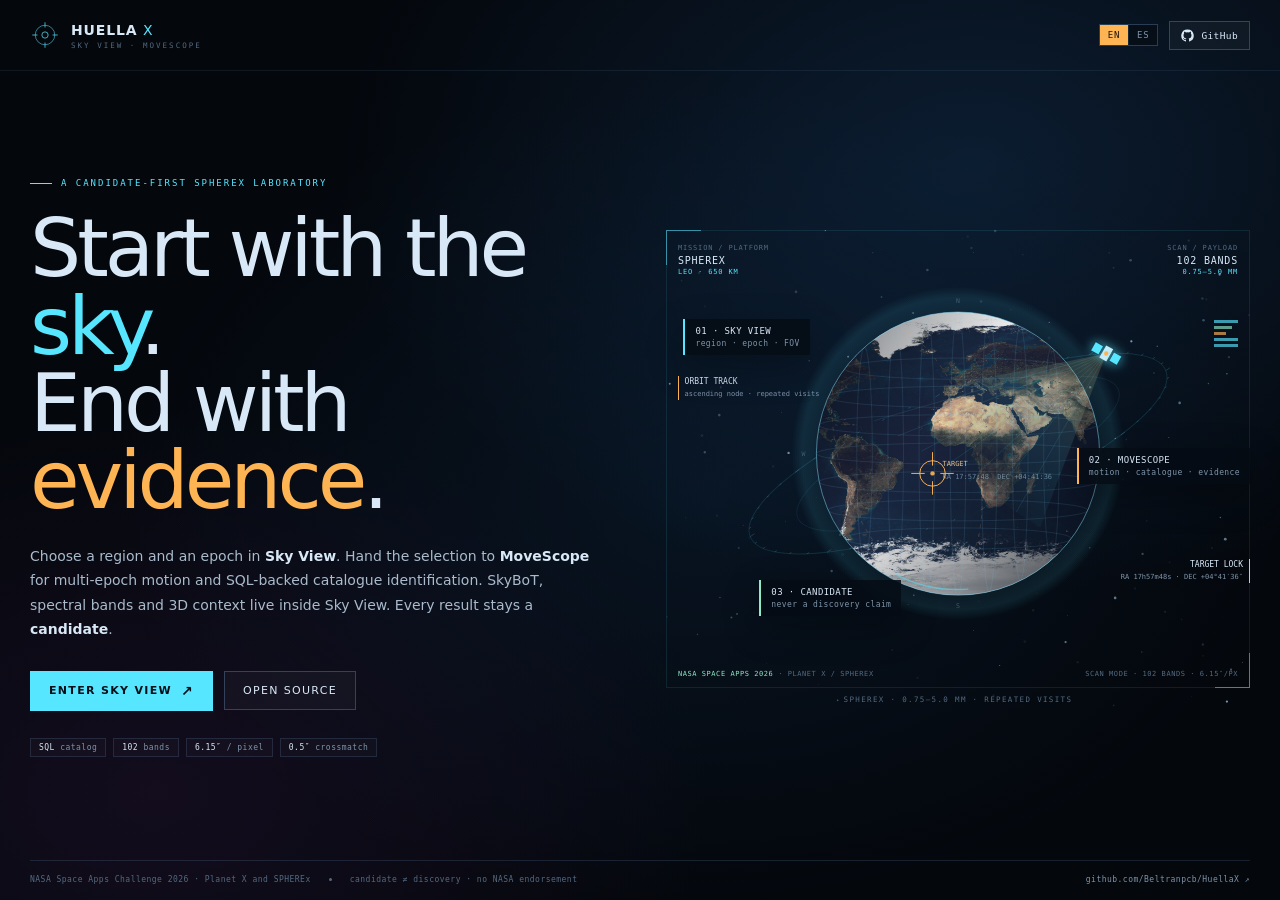
==== commit 430c1748: "design: add NASA-style Earth, orbit and telemetry HUD to entry page" ====
--- a/index.html
+++ b/index.html
@@ -77,6 +77,28 @@
   .float{position:absolute;border-left:2px solid var(--cyan);background:rgba(6,12,20,.82);backdrop-filter:blur(8px);padding:7px 10px;font-family:var(--mono);font-size:8px;letter-spacing:.05em;box-shadow:0 12px 36px rgba(0,0,0,.3);pointer-events:none}
   .float b{display:block;color:var(--ink);font-size:9px;font-weight:500;margin-bottom:3px}
   .float span{color:var(--dim)}
+
+  /* NASA-style mission HUD around the orbital illustration */
+  .orbit-frame{position:absolute;inset:2px 0 20px;pointer-events:none;border:1px solid rgba(87,230,255,.10);}
+  .orbit-frame:before,.orbit-frame:after{content:"";position:absolute;width:34px;height:34px;border-color:rgba(87,230,255,.55);border-style:solid;}
+  .orbit-frame:before{top:-1px;left:-1px;border-width:1px 0 0 1px;}
+  .orbit-frame:after{bottom:-1px;right:-1px;border-width:0 1px 1px 0;}
+  .orbit-hud{position:absolute;inset:16px 0 auto;display:flex;justify-content:space-between;pointer-events:none;padding:0 12px;}
+  .oh{font-family:var(--mono);font-size:7px;letter-spacing:.12em;color:var(--dim2);text-transform:uppercase;}
+  .oh b{display:block;margin-top:3px;color:var(--ink);font-size:10px;font-weight:500;letter-spacing:.08em;}
+  .oh small{display:block;margin-top:2px;color:var(--cyan);font-size:7px;}
+  .oh.right{text-align:right;}
+  .orbit-strip{position:absolute;left:12px;right:12px;bottom:30px;display:flex;justify-content:space-between;pointer-events:none;font-family:var(--mono);font-size:7px;color:var(--dim2);letter-spacing:.08em;text-transform:uppercase;}
+  .orbit-strip b{color:var(--mint);font-weight:500;}
+  .orbit-spectrum{position:absolute;right:12px;top:92px;display:flex;flex-direction:column;gap:3px;pointer-events:none;}
+  .orbit-spectrum i{display:block;width:24px;height:3px;background:var(--cyan);opacity:.65;}
+  .orbit-spectrum i:nth-child(2){width:18px;background:var(--mint)}
+  .orbit-spectrum i:nth-child(3){width:12px;background:var(--amber)}
+  .orbit-callout{position:absolute;border-left:1px solid var(--cyan);padding-left:6px;font-family:var(--mono);font-size:7px;line-height:1.55;color:var(--dim);pointer-events:none;}
+  .orbit-callout b{display:block;color:var(--ink);font-size:8px;font-weight:500;}
+  .oc-1{left:2%;top:31%;border-left-color:var(--amber)}
+  .oc-2{right:0;bottom:26%;text-align:right;border-left:0;border-right:1px solid var(--mint);padding-left:0;padding-right:6px}
+  @media(max-width:620px){.orbit-hud,.orbit-strip,.orbit-callout,.orbit-spectrum{display:none}}
   .f1{top:19%;left:3%}.f2{top:46%;right:0;border-left-color:var(--amber)}.f3{bottom:19%;left:16%;border-left-color:var(--mint)}
   .foot{
     flex:none;border-top:1px solid var(--line);width:min(1240px,calc(100% - 60px));
@@ -147,10 +169,19 @@
     </section>
 
     <section class="stage" aria-label="Sky View orbital illustration">
+      <div class="orbit-frame" aria-hidden="true"></div>
       <canvas id="orbit"></canvas>
+      <div class="orbit-hud">
+        <div class="oh"><span data-i18n="hudMission">Mission / platform</span><b>SPHEREx</b><small data-i18n="hudOrbit">LEO · 650 km</small></div>
+        <div class="oh right"><span data-i18n="hudScan">Scan / payload</span><b data-i18n="hudBands">102 BANDS</b><small>0.75–5.0 µm</small></div>
+      </div>
+      <div class="orbit-spectrum" aria-hidden="true"><i></i><i></i><i></i><i></i><i></i></div>
+      <div class="orbit-callout oc-1"><b data-i18n="hudTrack">ORBIT TRACK</b><span data-i18n="hudTrackNote">ascending node · repeated visits</span></div>
+      <div class="orbit-callout oc-2"><b data-i18n="hudTarget">TARGET LOCK</b><span>RA 17h57m48s · DEC +04°41′36″</span></div>
       <div class="float f1"><b>01 · SKY VIEW</b><span>region · epoch · FOV</span></div>
       <div class="float f2"><b>02 · MOVESCOPE</b><span>motion · catalogue · evidence</span></div>
       <div class="float f3"><b>03 · CANDIDATE</b><span>never a discovery claim</span></div>
+      <div class="orbit-strip"><span data-i18n-html="hudLeft">NASA SPACE APPS 2026 · PLANET X / SPHEREX</span><span data-i18n="hudRight">SCAN MODE · 102 BANDS · 6.15″/PX</span></div>
       <div class="note" data-i18n="stageNote">SPHEREx · 0.75–5.0 µm · repeated visits</div>
     </section>
   </main>
@@ -176,6 +207,12 @@
       cta: "Enter Sky View <span class=\"arrow\">↗</span>",
       source: "Open source",
       stageNote: "SPHEREx · 0.75–5.0 µm · repeated visits",
+      hudMission: "Mission / platform", hudOrbit: "LEO · 650 km",
+      hudScan: "Scan / payload", hudBands: "102 BANDS",
+      hudTrack: "ORBIT TRACK", hudTrackNote: "ascending node · repeated visits",
+      hudTarget: "TARGET LOCK",
+      hudLeft: "<b>NASA SPACE APPS 2026</b> · PLANET X / SPHEREX",
+      hudRight: "SCAN MODE · 102 BANDS · 6.15″/PX",
       footLeft: "NASA Space Apps Challenge 2026 · Planet X and SPHEREx",
       footMid: "candidate ≠ discovery · no NASA endorsement"
     },
@@ -187,6 +224,12 @@
       cta: "Entrar en Sky View <span class=\"arrow\">↗</span>",
       source: "Código abierto",
       stageNote: "SPHEREx · 0,75–5,0 µm · visitas repetidas",
+      hudMission: "Misión / plataforma", hudOrbit: "LEO · 650 km",
+      hudScan: "Escaneo / carga útil", hudBands: "102 BANDAS",
+      hudTrack: "ÓRBITA", hudTrackNote: "nodo ascendente · visitas repetidas",
+      hudTarget: "OBJETIVO FIJADO",
+      hudLeft: "<b>NASA SPACE APPS 2026</b> · PLANETA X / SPHEREX",
+      hudRight: "MODO ESCANEO · 102 BANDAS · 6.15″/PX",
       footLeft: "NASA Space Apps Challenge 2026 · Planet X and SPHEREx",
       footMid: "candidato ≠ descubrimiento · NASA no respalda"
     }
@@ -219,37 +262,128 @@
   apply(lang);
 
   const c = document.getElementById("orbit"), ctx = c.getContext("2d");
+  const earth = new Image();
+  const lights = new Image();
+  let earthOk = false, lightsOk = false;
+  earth.onload = () => { earthOk = true; };
+  lights.onload = () => { lightsOk = true; };
+  earth.src = "assets/earth.jpg";
+  lights.src = "assets/earth-lights.png";
   let stars = [];
   function resize() {
     const dpr = Math.min(devicePixelRatio || 1, 2), r = c.getBoundingClientRect();
     c.width = Math.max(1, Math.round(r.width * dpr)); c.height = Math.max(1, Math.round(r.height * dpr));
     ctx.setTransform(dpr, 0, 0, dpr, 0, 0);
-    stars = Array.from({length: 120}, () => ({x: Math.random()*r.width, y: Math.random()*r.height, r: Math.random()*1.3+.2, a: Math.random()*.55+.15, p: Math.random()*6.28, s: .0006+Math.random()*.0012}));
+    stars = Array.from({length: 170}, () => ({x: Math.random()*r.width, y: Math.random()*r.height, r: Math.random()*1.25+.2, a: Math.random()*.6+.12, p: Math.random()*6.28, s: .0005+Math.random()*.0011}));
+  }
+  function orbitPoint(cx, cy, R, angle) {
+    const rot = -.38, ex = R*1.58*Math.cos(angle), ey = R*.43*Math.sin(angle);
+    return { x: cx + ex*Math.cos(rot) - ey*Math.sin(rot), y: cy + ex*Math.sin(rot) + ey*Math.cos(rot) };
   }
   function draw(ts) {
     const dpr = Math.min(devicePixelRatio || 1, 2), w = c.width/dpr, h = c.height/dpr;
     ctx.clearRect(0,0,w,h);
-    const cx = w*.52, cy = h*.47, R = Math.min(w,h)*.27;
+    const cx = w*.50, cy = h*.47, R = Math.min(w,h)*.295;
+    // stars
     stars.forEach(s => {
       const t = .55+.45*Math.sin(ts*s.s+s.p);
-      ctx.beginPath(); ctx.arc(s.x,s.y,s.r,0,6.283); ctx.fillStyle = `rgba(180,220,255,${s.a*t})`; ctx.fill();
+      ctx.beginPath(); ctx.arc(s.x,s.y,s.r,0,6.283); ctx.fillStyle = `rgba(185,220,255,${s.a*t})`; ctx.fill();
     });
-    ctx.save(); ctx.translate(cx,cy);
-    for(let i=0;i<3;i++){
-      ctx.beginPath(); ctx.ellipse(0,0,R+i*34,(R+i*34)*.28,-.42,0,6.283);
-      ctx.strokeStyle = `rgba(87,230,255,${.16-i*.035})`; ctx.lineWidth=1; ctx.stroke();
-    }
-    const g = ctx.createRadialGradient(-18,-20,4,0,0,R*.53);
-    g.addColorStop(0,"#173d5b"); g.addColorStop(.55,"#0a1c2e"); g.addColorStop(1,"#03080f");
-    ctx.beginPath(); ctx.arc(0,0,R*.53,0,6.283); ctx.fillStyle=g; ctx.fill();
-    ctx.strokeStyle="rgba(87,230,255,.34)"; ctx.stroke();
-    ctx.strokeStyle="rgba(120,190,230,.12)"; ctx.lineWidth=.7;
-    for(let k=-2;k<=2;k++){ const rr=R*.53*Math.sqrt(Math.max(0,1-(k*12/(R*.53))**2)); ctx.beginPath(); ctx.ellipse(0,k*12,rr,4,0,0,6.283); ctx.stroke(); }
-    const a=ts*.00012, mx=Math.cos(a)*(R+58), my=Math.sin(a)*(R+58)*.28;
-    ctx.beginPath(); ctx.arc(mx,my,3,0,6.283); ctx.fillStyle="#ffb454"; ctx.shadowColor="#ffb454"; ctx.shadowBlur=13; ctx.fill(); ctx.shadowBlur=0;
-    ctx.beginPath(); ctx.moveTo(0,0); ctx.lineTo(mx,my); ctx.strokeStyle="rgba(255,180,84,.34)"; ctx.setLineDash([3,5]); ctx.stroke(); ctx.setLineDash([]);
-    const scan=(ts*.05)%6.283; ctx.beginPath(); ctx.arc(0,0,R*.53+9,scan,scan+.75); ctx.strokeStyle="rgba(87,230,255,.45)"; ctx.lineWidth=1.2; ctx.stroke();
-    ctx.restore();
+    // orbital path
+    ctx.save(); ctx.translate(cx,cy); ctx.rotate(-.38);
+    ctx.beginPath(); ctx.ellipse(0,0,R*1.58,R*.43,0,0,6.283);
+    ctx.strokeStyle = "rgba(87,230,255,.13)"; ctx.lineWidth = 1; ctx.stroke();
+    ctx.beginPath(); ctx.ellipse(0,0,R*1.22,R*.33,0,0,6.283);
+    ctx.strokeStyle = "rgba(87,230,255,.08)"; ctx.stroke();
+    ctx.restore();
+    // atmosphere
+    const atmo = ctx.createRadialGradient(cx,cy,R*.82,cx,cy,R*1.18);
+    atmo.addColorStop(0,"rgba(87,230,255,.0)"); atmo.addColorStop(.78,"rgba(87,230,255,.10)"); atmo.addColorStop(1,"rgba(87,230,255,0)");
+    ctx.beginPath(); ctx.arc(cx,cy,R*1.18,0,6.283); ctx.fillStyle=atmo; ctx.fill();
+    // globe
+    ctx.save(); ctx.beginPath(); ctx.arc(cx,cy,R,0,6.283); ctx.clip();
+    if (earthOk) {
+      const sw = earth.naturalWidth, sh = earth.naturalHeight;
+      const scale = Math.max((R*2)/sw,(R*2)/sh), dw=sw*scale, dh=sh*scale;
+      ctx.drawImage(earth, cx-dw/2, cy-dh/2, dw, dh);
+      if (lightsOk) {
+        ctx.globalCompositeOperation = "screen"; ctx.globalAlpha = .26;
+        ctx.drawImage(lights, cx-dw/2, cy-dh/2, dw, dh);
+        ctx.globalCompositeOperation = "source-over"; ctx.globalAlpha = 1;
+      }
+      const night = ctx.createLinearGradient(cx-R,cy-R,cx+R,cy+R*.4);
+      night.addColorStop(0,"rgba(1,6,14,.58)"); night.addColorStop(.48,"rgba(1,6,14,.08)"); night.addColorStop(1,"rgba(1,6,14,.62)");
+      ctx.fillStyle = night; ctx.fillRect(cx-R,cy-R,R*2,R*2);
+    } else {
+      const g = ctx.createRadialGradient(cx-R*.22,cy-R*.30,4,cx,cy,R);
+      g.addColorStop(0,"#1a4f70"); g.addColorStop(.55,"#0a2237"); g.addColorStop(1,"#02070e");
+      ctx.fillStyle=g; ctx.fillRect(cx-R,cy-R,R*2,R*2);
+    }
+    // graticule
+    ctx.strokeStyle = "rgba(120,205,240,.17)"; ctx.lineWidth = .7;
+    for (let k=-3;k<=3;k++) {
+      const yy = cy + k*R*.20;
+      const rx = R*Math.sqrt(Math.max(0,1-(k*.20)**2));
+      ctx.beginPath(); ctx.ellipse(cx,yy,rx,R*.075,0,0,6.283); ctx.stroke();
+    }
+    for (let k=-3;k<=3;k++) {
+      const xx = cx + k*R*.22;
+      const hh = R*Math.sqrt(Math.max(0,1-(k*.22)**2));
+      ctx.beginPath(); ctx.ellipse(xx,cy,R*.055,hh,0,0,6.283); ctx.stroke();
+    }
+    // terminator
+    ctx.beginPath(); ctx.ellipse(cx-R*.36,cy,R*.48,R*.95,-.28,0,6.283);
+    ctx.strokeStyle = "rgba(255,180,84,.24)"; ctx.setLineDash([4,5]); ctx.stroke(); ctx.setLineDash([]);
+    ctx.restore();
+    ctx.beginPath(); ctx.arc(cx,cy,R,0,6.283); ctx.strokeStyle="rgba(140,225,255,.48)"; ctx.lineWidth=1; ctx.stroke();
+
+    // scan footprint from satellite toward target
+    const a = (ts*.00016) - .95;
+    const sat = orbitPoint(cx,cy,R,a);
+    const scan = ctx.createLinearGradient(sat.x,sat.y,cx,cy);
+    scan.addColorStop(0,"rgba(255,180,84,.20)"); scan.addColorStop(.55,"rgba(87,230,255,.10)"); scan.addColorStop(1,"rgba(87,230,255,0)");
+    ctx.beginPath(); ctx.moveTo(sat.x,sat.y); ctx.lineTo(cx-R*.76,cy-R*.34); ctx.lineTo(cx+R*.58,cy+R*.52); ctx.closePath(); ctx.fillStyle=scan; ctx.fill();
+    for (let i=0;i<7;i++) {
+      const f=(i+1)/8, x=cx-R*.76+(R*1.34)*f, y=cy-R*.34+(R*.86)*f;
+      ctx.beginPath(); ctx.moveTo(sat.x,sat.y); ctx.lineTo(x,y); ctx.strokeStyle="rgba(87,230,255,.10)"; ctx.stroke();
+    }
+
+    // target lock
+    const tx = cx - R*.18, ty = cy + R*.14;
+    ctx.save(); ctx.translate(tx,ty);
+    ctx.strokeStyle="rgba(255,180,84,.95)"; ctx.lineWidth=1;
+    ctx.beginPath(); ctx.arc(0,0,R*.09,0,6.283); ctx.stroke();
+    ctx.beginPath(); ctx.moveTo(-R*.15,0); ctx.lineTo(-R*.055,0); ctx.moveTo(R*.055,0); ctx.lineTo(R*.15,0); ctx.moveTo(0,-R*.15); ctx.lineTo(0,-R*.055); ctx.moveTo(0,R*.055); ctx.lineTo(0,R*.15); ctx.stroke();
+    ctx.fillStyle="rgba(255,180,84,.9)"; ctx.beginPath(); ctx.arc(0,0,2.2,0,6.283); ctx.fill();
+    ctx.restore();
+    ctx.font = "7px ui-monospace, monospace"; ctx.fillStyle = "rgba(255,205,145,.88)";
+    ctx.fillText(lang === "es" ? "OBJETIVO" : "TARGET", tx+10, ty-7); ctx.fillStyle="rgba(170,210,235,.55)"; ctx.fillText("RA 17:57:48  DEC +04:41:36", tx+10, ty+6);
+
+    // satellite body
+    ctx.save(); ctx.translate(sat.x,sat.y); ctx.rotate(a - .38 + Math.PI/2);
+    ctx.shadowColor="rgba(87,230,255,.75)"; ctx.shadowBlur=12;
+    ctx.fillStyle="#d8eef8"; ctx.fillRect(-4,-7,8,14);
+    ctx.fillStyle="#57e6ff"; ctx.fillRect(-15,-5,9,10); ctx.fillRect(6,-5,9,10);
+    ctx.strokeStyle="rgba(8,25,38,.8)"; ctx.lineWidth=.6; ctx.strokeRect(-15,-5,9,10); ctx.strokeRect(6,-5,9,10);
+    ctx.fillStyle="#ffb454"; ctx.beginPath(); ctx.arc(0,0,2.2,0,6.283); ctx.fill();
+    ctx.restore();
+
+    // orbital ticks
+    ctx.save(); ctx.translate(cx,cy); ctx.rotate(-.38);
+    for (let i=0;i<48;i++) {
+      const t=i/48*6.283, ex=R*1.58*Math.cos(t), ey=R*.43*Math.sin(t);
+      const len=(i%6===0)?5:2.5;
+      ctx.beginPath(); ctx.moveTo(ex,ey); ctx.lineTo(ex+len,ey-len*.22); ctx.strokeStyle="rgba(87,230,255,.28)"; ctx.lineWidth=.6; ctx.stroke();
+    }
+    ctx.restore();
+
+    // scan arc
+    const arc=(ts*.03)%6.283;
+    ctx.beginPath(); ctx.arc(cx,cy,R*.96,arc,arc+.55); ctx.strokeStyle="rgba(87,230,255,.5)"; ctx.lineWidth=1.4; ctx.stroke();
+    // tiny crosshair grid labels
+    ctx.fillStyle="rgba(126,148,170,.45)"; ctx.font="6.5px ui-monospace, monospace";
+    ctx.fillText("N", cx-2, cy-R-9); ctx.fillText("E", cx+R+7, cy+2);
+    ctx.fillText("S", cx-2, cy+R+13); ctx.fillText("W", cx-R-15, cy+2);
     requestAnimationFrame(draw);
   }
   resize(); addEventListener("resize", resize); requestAnimationFrame(draw);
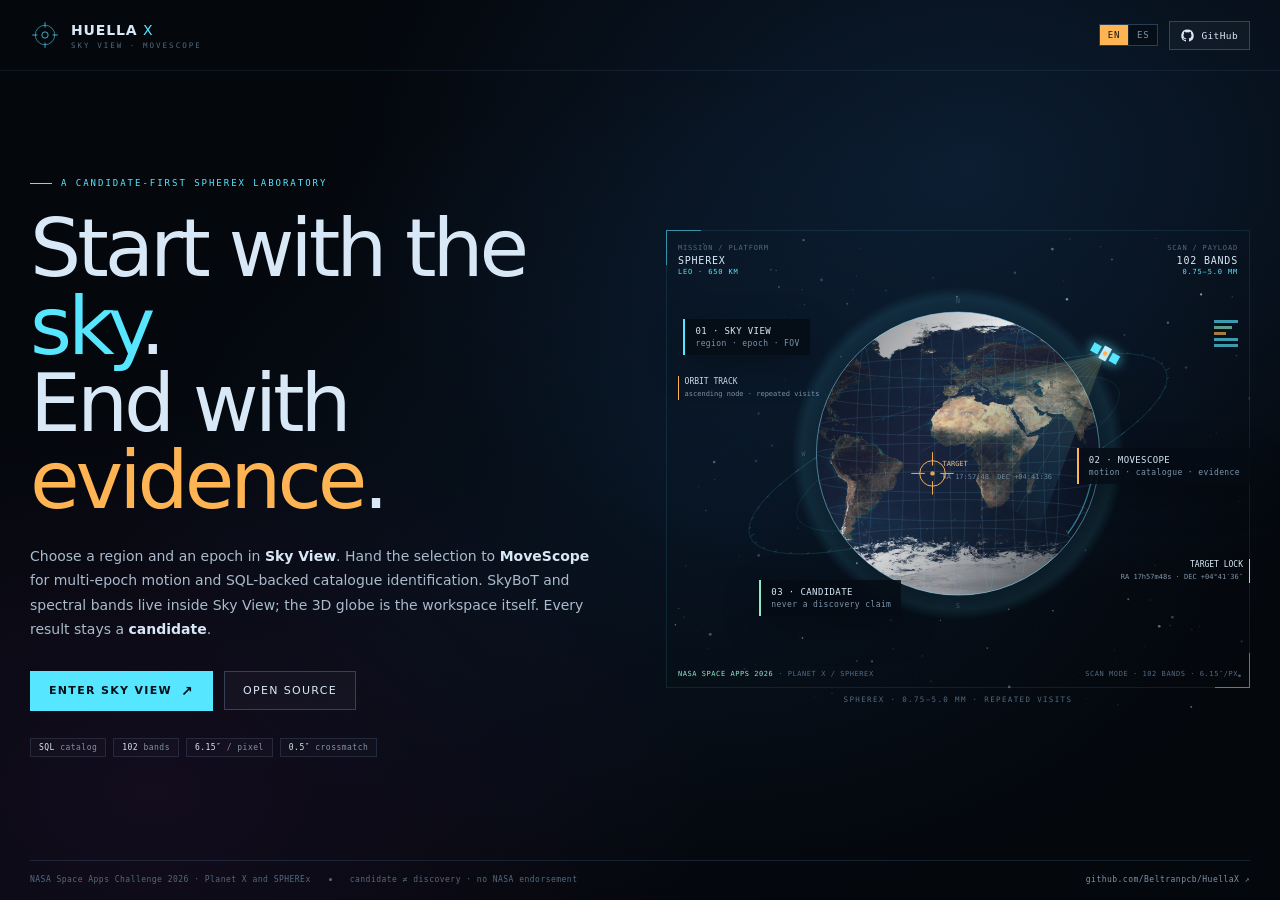
==== commit 1652c913: "refactor: remove the 3D module from the Sky View dock" ====
--- a/index.html
+++ b/index.html
@@ -155,7 +155,7 @@
     <section>
       <div class="eyebrow" data-i18n="eyebrow">A candidate-first SPHEREx laboratory</div>
       <h1 data-i18n-html="title">Start with the <span>sky</span>.<br/>End with <em>evidence</em>.</h1>
-      <p class="lede" data-i18n-html="lede">Choose a region and an epoch in <b>Sky View</b>. Hand the selection to <b>MoveScope</b> for multi-epoch motion and SQL-backed catalogue identification. SkyBoT, spectral bands and 3D context live inside Sky View. Every result stays a <b>candidate</b>.</p>
+      <p class="lede" data-i18n-html="lede">Choose a region and an epoch in <b>Sky View</b>. Hand the selection to <b>MoveScope</b> for multi-epoch motion and SQL-backed catalogue identification. SkyBoT and spectral bands live inside Sky View; the 3D globe is the workspace itself. Every result stays a <b>candidate</b>.</p>
       <div class="cta">
         <a class="btn btn-primary" id="enter" href="http://127.0.0.1:8830/" data-i18n-html="cta">Enter Sky View <span class="arrow">↗</span></a>
         <a class="btn btn-ghost" href="https://github.com/Beltranpcb/HuellaX" target="_blank" rel="noopener" data-i18n="source">Open source</a>
@@ -203,7 +203,7 @@
       docTitle: "HuellaX — Enter Sky View",
       title: "Start with the <span>sky</span>.<br/>End with <em>evidence</em>.",
       eyebrow: "A candidate-first SPHEREx laboratory",
-      lede: "Choose a region and an epoch in <b>Sky View</b>. Hand the selection to <b>MoveScope</b> for multi-epoch motion and SQL-backed catalogue identification. SkyBoT, spectral bands and 3D context live inside Sky View. Every result stays a <b>candidate</b>.",
+      lede: "Choose a region and an epoch in <b>Sky View</b>. Hand the selection to <b>MoveScope</b> for multi-epoch motion and SQL-backed catalogue identification. SkyBoT and spectral bands live inside Sky View; the 3D globe is the workspace itself. Every result stays a <b>candidate</b>.",
       cta: "Enter Sky View <span class=\"arrow\">↗</span>",
       source: "Open source",
       stageNote: "SPHEREx · 0.75–5.0 µm · repeated visits",
@@ -220,7 +220,7 @@
       docTitle: "HuellaX — Entrar en Sky View",
       title: "Empieza por el <span>cielo</span>.<br/>Termina en la <em>evidencia</em>.",
       eyebrow: "Un laboratorio SPHEREx centrado en candidatos",
-      lede: "Elige una región y una época en <b>Sky View</b>. Pasa la selección a <b>MoveScope</b> para movimiento multiépoca e identificación con catálogos SQL. SkyBoT, las bandas espectrales y el contexto 3D están dentro de Sky View. Todo resultado sigue siendo un <b>candidato</b>.",
+      lede: "Elige una región y una época en <b>Sky View</b>. Pasa la selección a <b>MoveScope</b> para movimiento multiépoca e identificación con catálogos SQL. SkyBoT y las bandas espectrales están dentro de Sky View; el globo 3D es el propio espacio de trabajo. Todo resultado sigue siendo un <b>candidato</b>.",
       cta: "Entrar en Sky View <span class=\"arrow\">↗</span>",
       source: "Código abierto",
       stageNote: "SPHEREx · 0,75–5,0 µm · visitas repetidas",
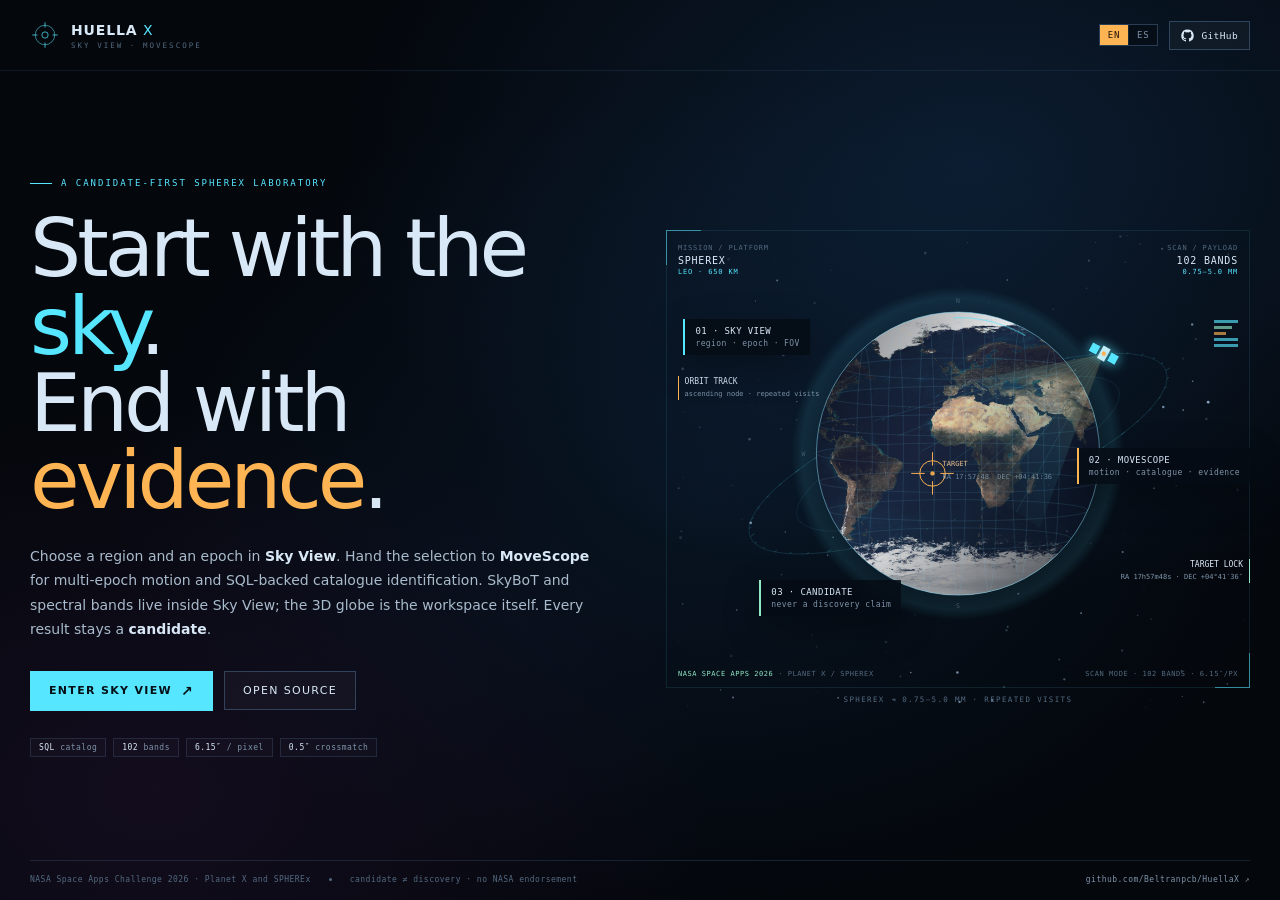
==== commit 64887813: "docs: add Earth texture attribution and code provenance notes" ====
--- a/index.html
+++ b/index.html
@@ -4,6 +4,9 @@
 <meta charset="utf-8" />
 <meta name="viewport" content="width=device-width, initial-scale=1" />
 <title>HuellaX — Enter Sky View</title>
+<!-- Earth textures: NASA Visible Earth / Blue Marble, via three.js examples.
+     Files: assets/earth.jpg and assets/earth-lights.png.
+     Full source, code-provenance and license notes: assets/ATTRIBUTION.md. -->
 <meta name="description" content="HuellaX: choose a sky region in Sky View, hand it to MoveScope, and inspect candidates with SQL-backed catalogues." />
 <style>
   :root {
@@ -262,6 +265,9 @@
   apply(lang);
 
   const c = document.getElementById("orbit"), ctx = c.getContext("2d");
+  // Earth textures: NASA Visible Earth / Blue Marble via three.js examples.
+  // The drawing below is original Canvas 2D code; no Earth mesh/shader is copied.
+  // See assets/ATTRIBUTION.md for sources and license notes.
   const earth = new Image();
   const lights = new Image();
   let earthOk = false, lightsOk = false;
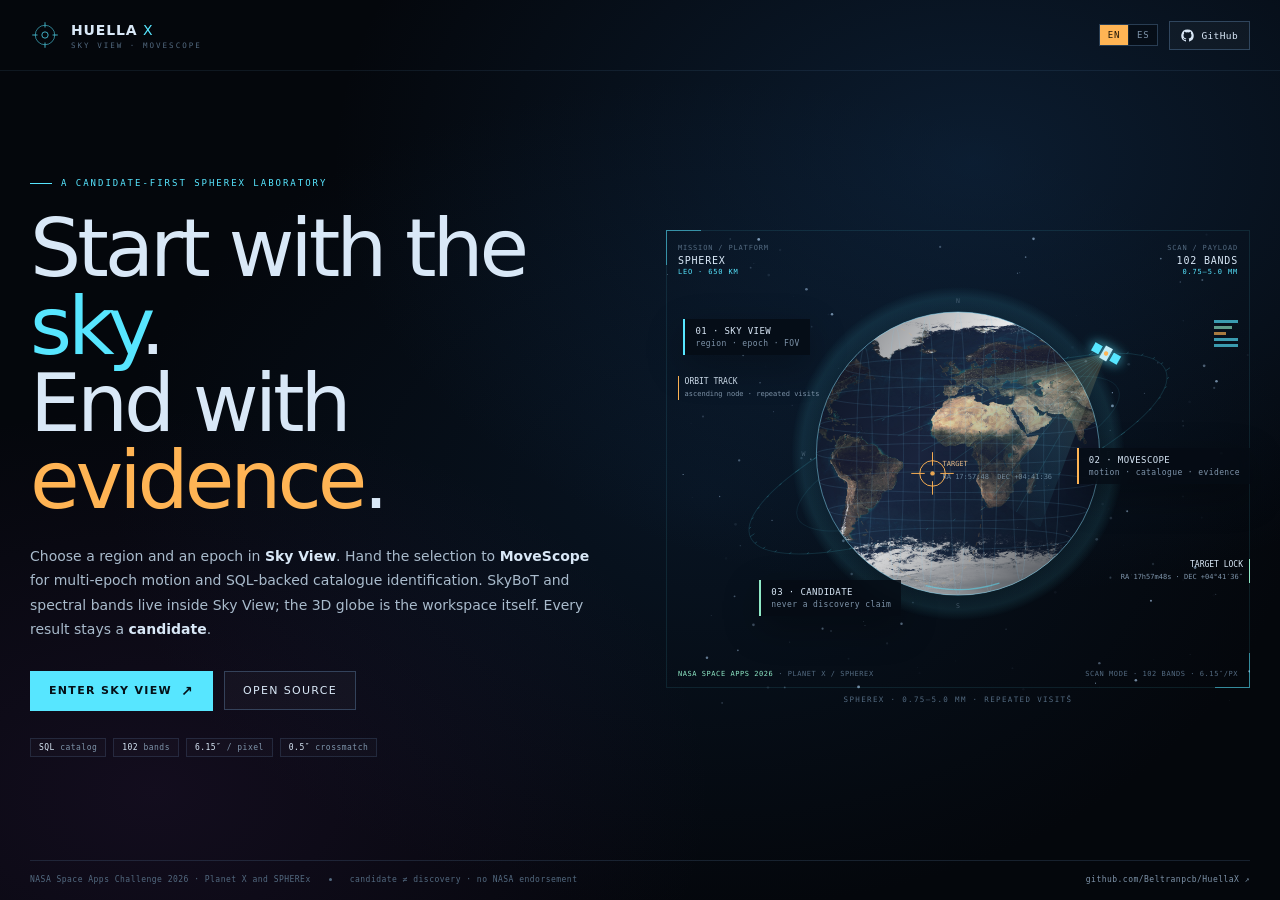
==== commit da803128: "docs: credit God's Eye View as the Earth visual source" ====
--- a/index.html
+++ b/index.html
@@ -4,9 +4,10 @@
 <meta charset="utf-8" />
 <meta name="viewport" content="width=device-width, initial-scale=1" />
 <title>HuellaX — Enter Sky View</title>
-<!-- Earth textures: NASA Visible Earth / Blue Marble, via three.js examples.
-     Files: assets/earth.jpg and assets/earth-lights.png.
-     Full source, code-provenance and license notes: assets/ATTRIBUTION.md. -->
+<!-- Earth visual reference: God's Eye View by Bilawal Sidhu (MIT for source code;
+     third-party imagery keeps its own terms). Files: assets/earth.jpg and
+     assets/earth-lights.png. Full source and code-provenance notes:
+     assets/ATTRIBUTION.md. -->
 <meta name="description" content="HuellaX: choose a sky region in Sky View, hand it to MoveScope, and inspect candidates with SQL-backed catalogues." />
 <style>
   :root {
@@ -265,8 +266,9 @@
   apply(lang);
 
   const c = document.getElementById("orbit"), ctx = c.getContext("2d");
-  // Earth textures: NASA Visible Earth / Blue Marble via three.js examples.
-  // The drawing below is original Canvas 2D code; no Earth mesh/shader is copied.
+  // Earth visual reference: God's Eye View by Bilawal Sidhu.
+  // God's Eye View is MIT for source code; its third-party imagery keeps its
+  // own terms. This is original Canvas 2D code; no Earth mesh/shader is copied.
   // See assets/ATTRIBUTION.md for sources and license notes.
   const earth = new Image();
   const lights = new Image();
